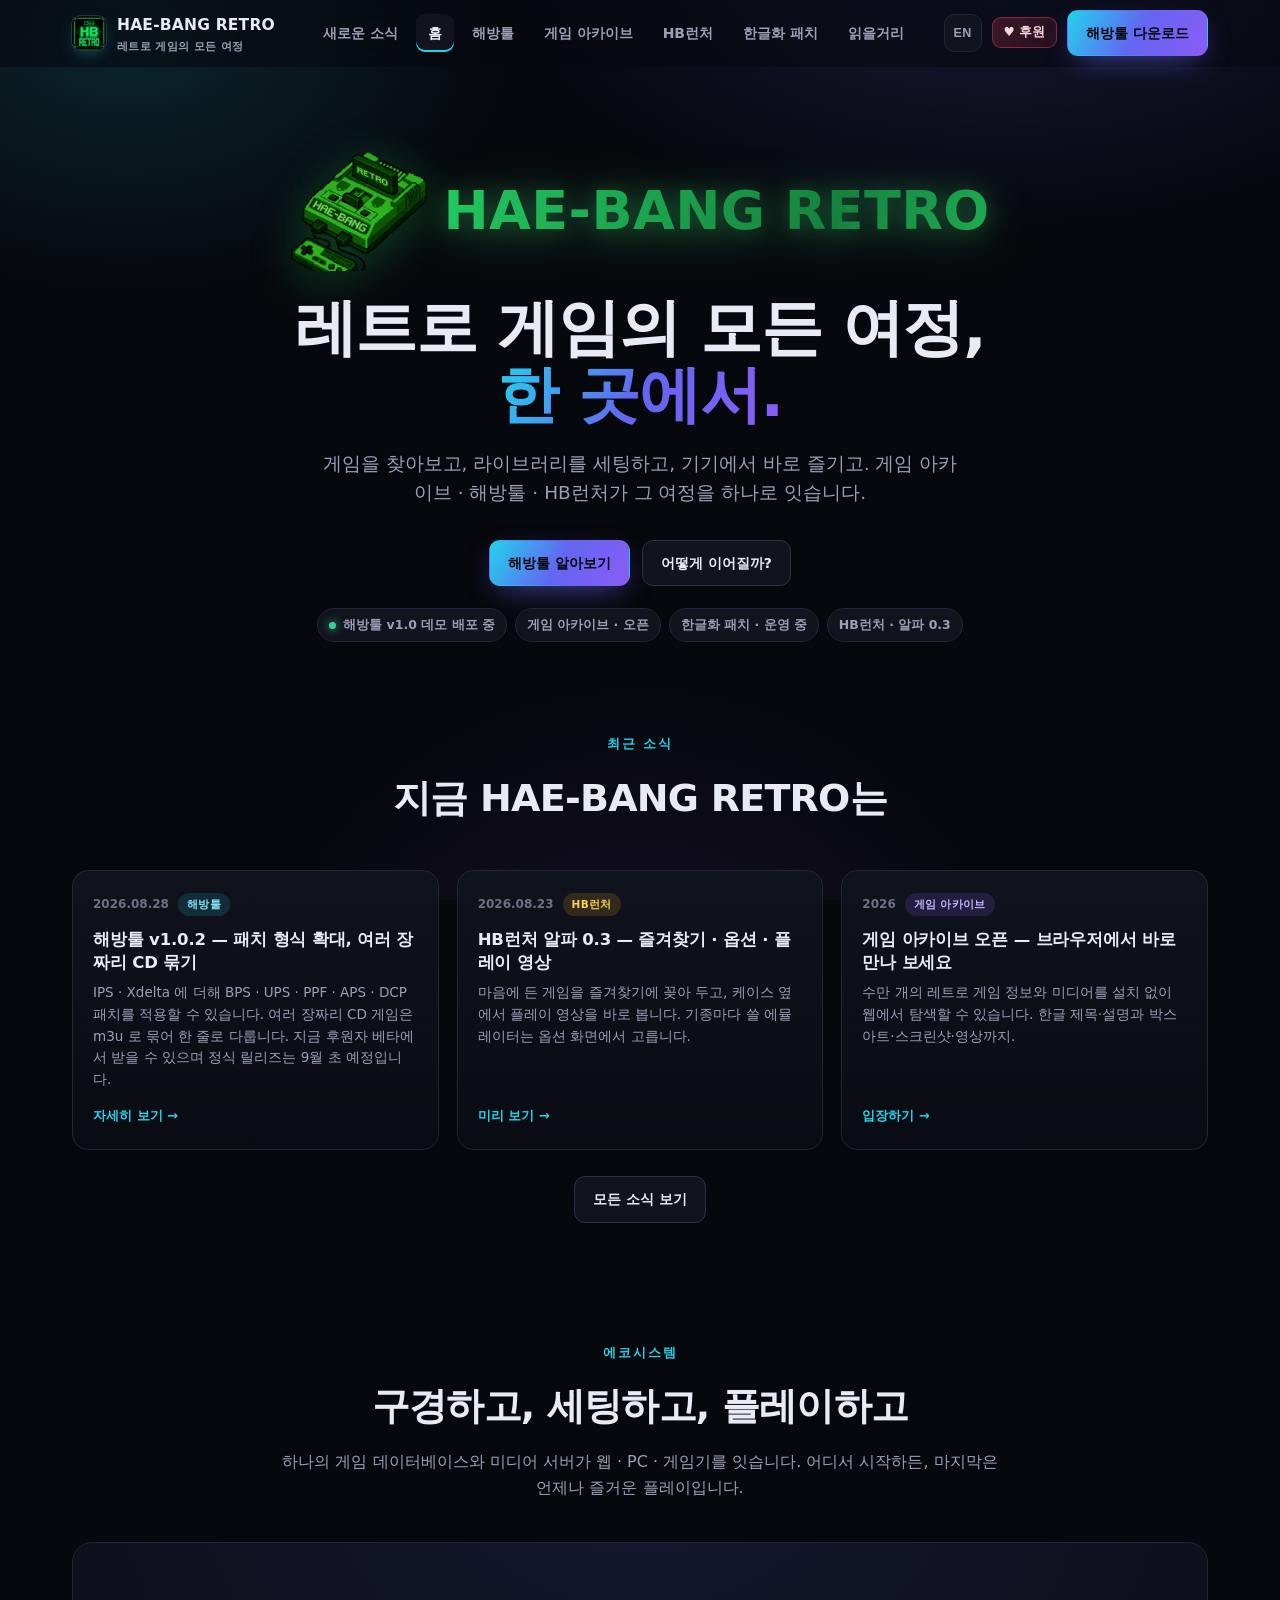
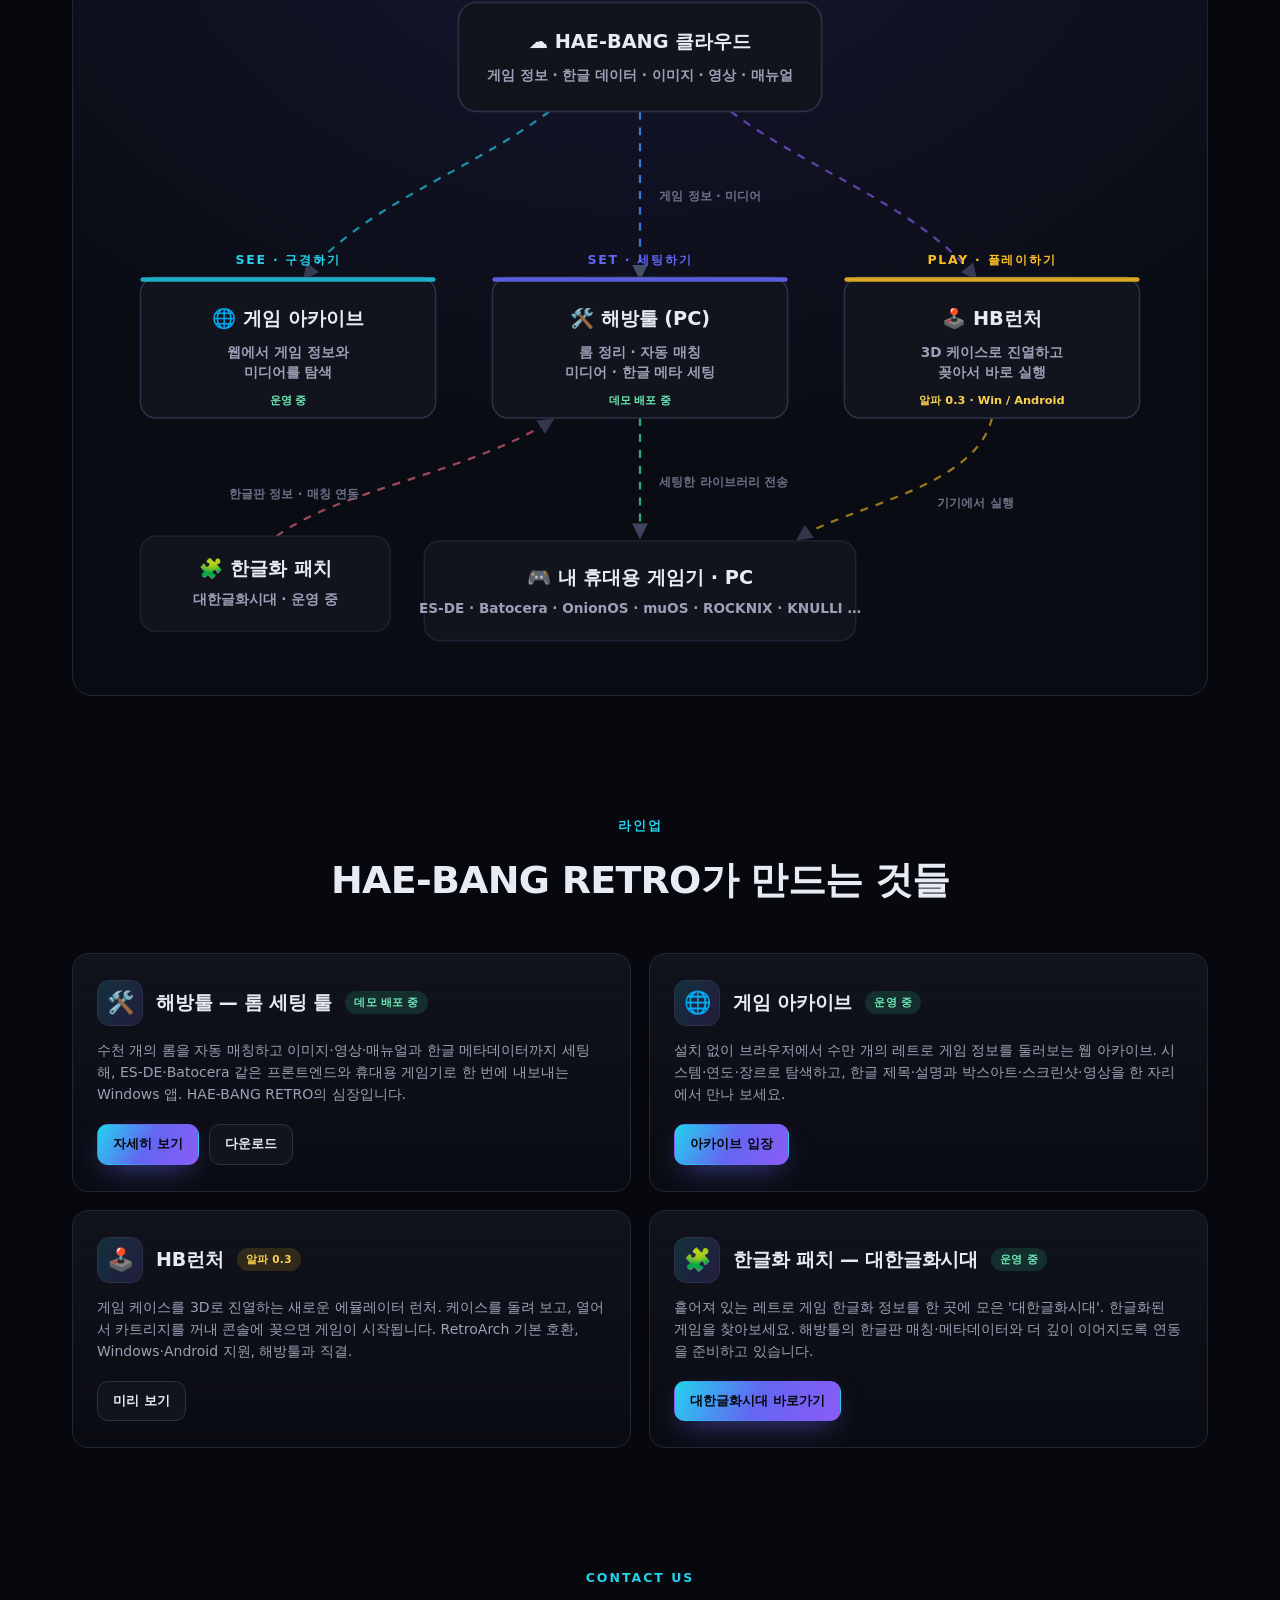
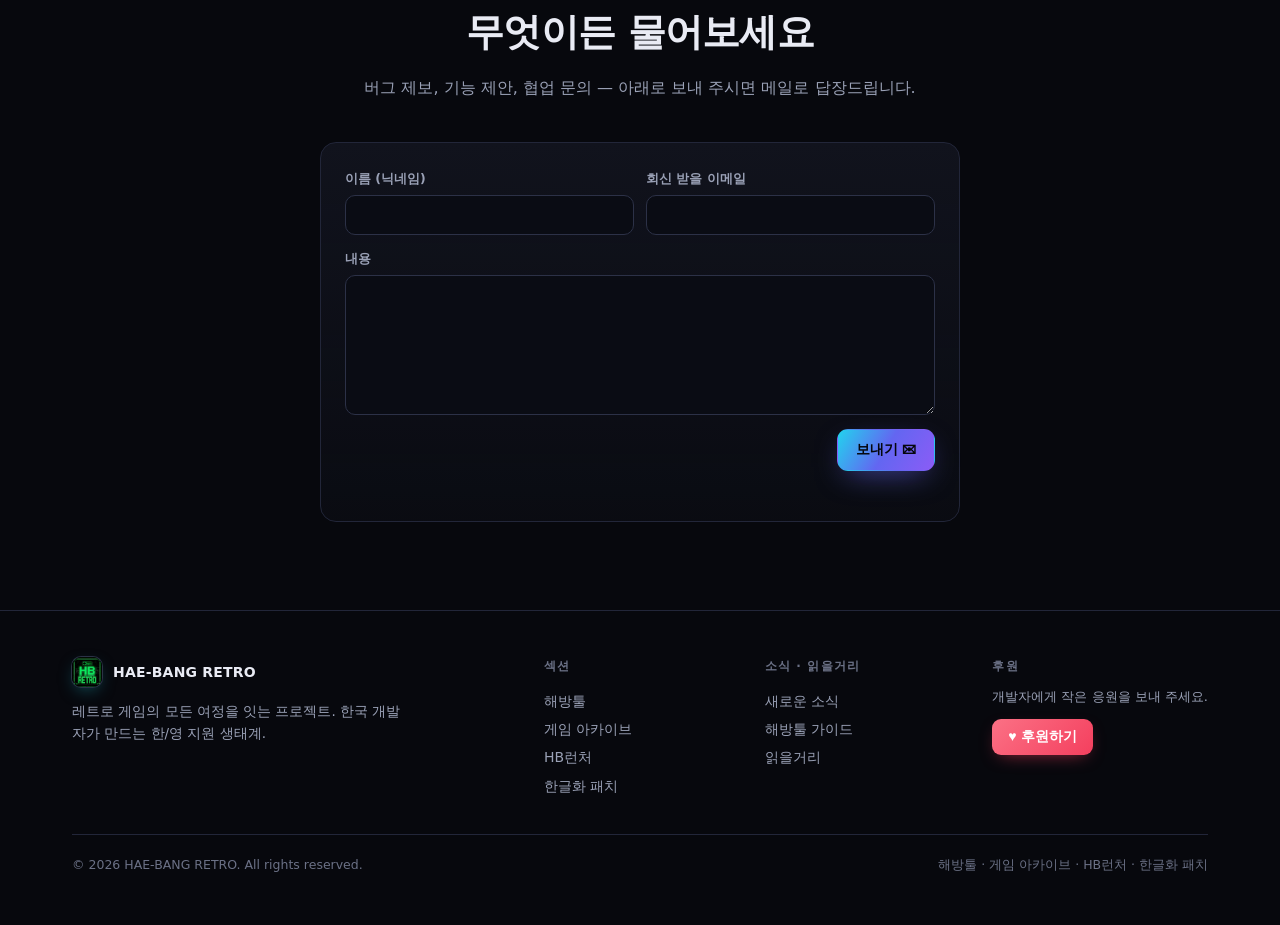
==== docs/index.html @ 2c0fbfc7 "새소식 — 해방툴 v1.0.2 (8/28) 기능 추가   BPS·UPS·PPF·APS·DCP 패치 적용. IPS·Xdelta 와 합쳐 배포되는 형식을 사실상   모두 다룬다. DC" ====
<!DOCTYPE html>
<html lang="ko">
<head>
<meta charset="UTF-8" />
<meta name="viewport" content="width=device-width, initial-scale=1.0" />
<!-- 이 저장소는 GitHub Pages 와 Cloudflare Pages 두 곳에 배포된다.
     깃허브 쪽에는 Functions(/api/*)가 없어 아카이브·패치가 동작하지 않으므로,
     그쪽으로 들어온 방문자는 같은 경로 그대로 정식 도메인으로 보낸다.
     <head> 위쪽에 두어 화면이 그려지기 전에 옮겨지게 한다. -->
<link rel="canonical" href="https://evegoodretro.com/" />
<script>
(function () {
  if (location.hostname.indexOf('github.io') < 0) return;   // 정식 도메인에서는 아무 일 없음
  var p = location.pathname.replace(/^\/ROM-Settings-HAE-BANG-Tool/, '') || '/';
  location.replace('https://evegoodretro.com' + p + location.search + location.hash);
})();
</script>
<title>HAE-BANG RETRO — 레트로 게임의 모든 여정</title>
<meta name="description" content="게임을 찾아보고, 라이브러리를 세팅하고, 기기에서 바로 즐기고. 해방툴 · 게임 아카이브 · HB런처 · 한글화 패치 — 레트로 게임 라이프를 하나로 잇는 HAE-BANG RETRO." />
<meta property="og:title" content="HAE-BANG RETRO" />
<meta property="og:description" content="레트로 게임의 모든 여정, 한 곳에서. 해방툴 · 게임 아카이브 · HB런처 · 한글화 패치." />
<meta property="og:type" content="website" />
<meta property="og:image" content="assets/hb_retro_v2.png" />
<link rel="icon" href="assets/favicon_v2.ico" />
<link rel="preconnect" href="https://cdn.jsdelivr.net" />
<link rel="stylesheet" as="style" crossorigin href="https://cdn.jsdelivr.net/gh/orioncactus/pretendard@v1.3.9/dist/web/static/pretendard.min.css" />
<style>
  :root{
    --bg:#07080d; --bg2:#0a0c14; --surface:#11131d; --surface2:#171a27;
    --border:#222639; --border2:#2c3147;
    --text:#e9ebf4; --muted:#9aa1b6; --faint:#6b7186;
    --cyan:#22d3ee; --violet:#8b5cf6; --indigo:#6366f1; --gold:#fbbf24; --emerald:#34d399; --rose:#fb7185;
    --grad:linear-gradient(120deg,#22d3ee 0%,#6366f1 50%,#8b5cf6 100%);
    --grad-soft:linear-gradient(120deg,rgba(34,211,238,.16),rgba(139,92,246,.16));
    --radius:16px; --maxw:1180px;
    --shadow:0 24px 60px -20px rgba(0,0,0,.7);
  }
  *{box-sizing:border-box}
  html{scroll-behavior:smooth}
  body{
    margin:0; background:var(--bg); color:var(--text);
    font-family:"Pretendard Variable",Pretendard,system-ui,-apple-system,"Segoe UI",Roboto,"Helvetica Neue",Arial,sans-serif;
    -webkit-font-smoothing:antialiased; line-height:1.6; overflow-x:hidden;
  }
  body::before{
    content:""; position:fixed; inset:0; z-index:-1; pointer-events:none;
    background:
      radial-gradient(900px 520px at 78% -8%, rgba(99,102,241,.20), transparent 60%),
      radial-gradient(720px 480px at 10% 4%, rgba(34,211,238,.14), transparent 55%),
      radial-gradient(700px 700px at 50% 120%, rgba(139,92,246,.12), transparent 60%);
  }
  a{color:inherit; text-decoration:none}
  .wrap{max-width:var(--maxw); margin:0 auto; padding:0 22px}
  .grad-text{background:var(--grad); -webkit-background-clip:text; background-clip:text; color:transparent}
  .muted{color:var(--muted)}
  .eyebrow{font-size:12.5px; letter-spacing:.16em; text-transform:uppercase; color:var(--cyan); font-weight:700}

  /* ---------- Header ---------- */
  header{position:sticky; top:0; z-index:50; backdrop-filter:blur(14px);
    background:rgba(8,9,15,.62); border-bottom:1px solid transparent; transition:.25s}
  header.scrolled{border-bottom-color:var(--border); background:rgba(8,9,15,.84)}
  .nav{display:flex; align-items:center; gap:18px; height:66px}
  .brand{display:flex; align-items:center; gap:11px; font-weight:800; letter-spacing:.2px}
  .brand img{width:34px; height:34px; border-radius:9px; box-shadow:0 0 0 1px var(--border2), 0 6px 18px -6px rgba(34,211,238,.5)}
  .brand .bt{font-size:15.5px}
  .brand .bs{font-size:10.5px; color:var(--muted); font-weight:600; letter-spacing:.04em}
  .nav-links{display:flex; gap:6px; margin-left:18px}
  .nav-links a{padding:8px 12px; border-radius:9px; font-size:14px; color:var(--muted); font-weight:600; transition:.18s}
  .nav-links a:hover{color:var(--text); background:var(--surface)}
  .nav-links a.active{color:var(--text); background:var(--surface); box-shadow:inset 0 -2px 0 var(--cyan)}
  .nav-right{margin-left:auto; display:flex; align-items:center; gap:10px}
  .icon-btn{display:inline-flex; align-items:center; justify-content:center; width:38px; height:38px; border-radius:10px;
    border:1px solid var(--border); color:var(--muted); background:var(--surface); transition:.18s; cursor:pointer}
  .icon-btn:hover{color:var(--text); border-color:var(--border2); transform:translateY(-1px)}
  .lang{font-size:12.5px; font-weight:800; letter-spacing:.04em}
  .btn{display:inline-flex; align-items:center; gap:8px; font-weight:700; border-radius:11px; cursor:pointer;
    padding:11px 18px; font-size:14px; border:1px solid transparent; transition:.2s; white-space:nowrap}
  .btn-primary{background:var(--grad); color:#05070d; box-shadow:0 10px 30px -10px rgba(99,102,241,.7)}
  .btn-primary:hover{transform:translateY(-2px); box-shadow:0 16px 40px -12px rgba(99,102,241,.85)}
  .btn-ghost{border-color:var(--border2); color:var(--text); background:var(--surface)}
  .btn-ghost:hover{border-color:var(--cyan); color:#fff; transform:translateY(-2px)}

  /* ---------- Hero ---------- */
  .hero{padding:84px 0 30px; text-align:center}
  .hero .eyebrow{display:inline-block; margin-bottom:16px}
  /* HAE-BANG RETRO 워드마크 — 아이콘 + 초록 그라데이션 글자에 밝은 띠가 지나가는 샤인 스윕.
     글자는 이미지가 아니라 텍스트라서 어떤 해상도에서도 선명하다(배경띠 위치만 움직인다).
     아이콘은 정사각이라 마스크 없이 border-radius 로 잘라 같은 띠를 얹는다. */
  .hero-brandmark{display:flex; align-items:center; justify-content:center; gap:17px; margin-bottom:24px;
    animation:logoIn .85s cubic-bezier(.2,.85,.25,1) both}
  /* 아이콘은 배경을 완전히 지운 누끼 PNG(실물만). 샤인 띠도 알파를 마스크로 써서
     게임기 실루엣대로만 지나간다. 글로우는 CSS 그림자로 준다. */
  .hbr-ico{position:relative; display:inline-block; flex:0 0 auto}
  .hbr-ico img{display:block; width:136px; height:auto;
    filter:drop-shadow(0 8px 22px rgba(34,197,94,.30))}
  .hbr-ico::after{content:""; position:absolute; inset:0; pointer-events:none;
    background:linear-gradient(112deg, transparent 34%, rgba(226,255,238,.5) 48%, transparent 60%);
    background-size:260% 100%; background-position:135% 0;
    -webkit-mask:url(assets/hb_retro_v2.png) no-repeat center/contain;
    mask:url(assets/hb_retro_v2.png) no-repeat center/contain;
    animation:hbrShine 5.5s ease-in-out 1.2s infinite}
  .hbr-word{font-size:clamp(32px,4.8vw,54px); font-weight:900; letter-spacing:.4px; line-height:1; white-space:nowrap;
    background:linear-gradient(110deg,#15803d 0%,#22c55e 20%,#4ade80 33%,#dcffe9 45%,#4ade80 57%,#22c55e 70%,#15803d 100%);
    background-size:240% 100%; background-position:120% 0;
    -webkit-background-clip:text; background-clip:text; color:transparent;
    filter:drop-shadow(0 6px 24px rgba(34,197,94,.38)) drop-shadow(0 2px 10px rgba(74,222,128,.25));
    animation:hbrShine 5.5s ease-in-out 1.2s infinite}
  @keyframes hbrShine{0%,52%{background-position:120% 0} 82%,100%{background-position:-60% 0}}
  @keyframes logoIn{from{opacity:0; transform:translateY(14px) scale(.97)} to{opacity:1; transform:none}}
  @media (max-width:560px){
    .hero-brandmark{gap:11px}
    .hbr-ico img{width:92px}
    .hbr-word{font-size:clamp(24px,7.6vw,32px)}
  }
  h1.hero-title{font-size:clamp(36px,5.6vw,62px); line-height:1.08; letter-spacing:-.02em; font-weight:800; margin:0 auto 20px; max-width:820px}
  .hero-tag{font-size:clamp(15.5px,2vw,18.5px); color:var(--muted); max-width:640px; margin:0 auto 32px}
  .hero-cta{display:flex; gap:12px; flex-wrap:wrap; align-items:center; justify-content:center}
  .hero-badges{display:flex; gap:8px; flex-wrap:wrap; justify-content:center; margin-top:22px}
  .badge{display:inline-flex; align-items:center; gap:7px; font-size:12.5px; font-weight:700; color:var(--muted);
    border:1px solid var(--border); background:var(--surface); padding:6px 11px; border-radius:999px}
  .badge .dot{width:7px; height:7px; border-radius:50%; background:var(--emerald); box-shadow:0 0 10px var(--emerald)}

  /* ---------- Sections ---------- */
  section{padding:58px 0}
  .sec-head{text-align:center; max-width:720px; margin:0 auto 42px}
  .sec-head h2{font-size:clamp(26px,3.6vw,38px); font-weight:800; letter-spacing:-.02em; margin:12px 0 12px}
  .sec-head p{color:var(--muted); font-size:16px; margin:0}

  /* ---------- 최근 소식 ---------- */
  .news-grid{display:grid; grid-template-columns:repeat(3,1fr); gap:18px}
  .ncard{display:flex; flex-direction:column; border:1px solid var(--border); border-radius:var(--radius);
    padding:22px 20px; background:linear-gradient(180deg,var(--surface),rgba(13,15,23,.55)); transition:.22s}
  .ncard:hover{transform:translateY(-4px); border-color:var(--border2); box-shadow:0 22px 50px -22px rgba(0,0,0,.8)}
  .n-top{display:flex; align-items:center; gap:9px; margin-bottom:12px}
  .n-date{font-size:12px; color:var(--faint); font-weight:700; font-variant-numeric:tabular-nums}
  .n-tag{font-size:10.5px; font-weight:800; padding:3px 9px; border-radius:999px; letter-spacing:.03em}
  .n-tag.tool{background:rgba(34,211,238,.14); color:#7fe3f5}
  .n-tag.launcher{background:rgba(251,191,36,.14); color:#fcd34d}
  .n-tag.site{background:rgba(139,92,246,.16); color:#c4b5fd}
  .ncard h3{margin:0 0 8px; font-size:16.5px; font-weight:800; letter-spacing:-.01em; line-height:1.4}
  .ncard p{margin:0 0 16px; color:var(--muted); font-size:13.5px; flex:1}
  .n-more{font-size:13px; font-weight:800; color:var(--cyan)}
  .news-foot{text-align:center; margin-top:26px}

  /* ---------- 에코시스템 다이어그램 ---------- */
  .eco-wrap{border:1px solid var(--border); border-radius:20px; padding:30px 22px 18px;
    background:radial-gradient(120% 130% at 50% -10%, rgba(99,102,241,.13), transparent 60%), var(--bg2);
    overflow:hidden}
  .eco-svg{display:block; width:100%; height:auto}
  .eco-svg text{font-family:"Pretendard Variable",Pretendard,system-ui,sans-serif}
  .eco-svg .flow{fill:none; stroke-width:2; stroke-dasharray:7 7; animation:ecoDash 1.15s linear infinite}
  @keyframes ecoDash{to{stroke-dashoffset:-14}}
  .eco-svg .node-box{fill:#11131d; stroke:#2c3147; stroke-width:1.4}
  .eco-svg .node-title{fill:#e9ebf4; font-size:17px; font-weight:800}
  .eco-svg .node-sub{fill:#9aa1b6; font-size:12px; font-weight:600}
  .eco-svg .node-role{font-size:11px; font-weight:800; letter-spacing:.14em}
  .eco-svg .edge-label{fill:#6b7186; font-size:11px; font-weight:700}
  .eco-svg .chip{font-size:10px; font-weight:800}
  /* 모바일 전용 세로 도식 — 데스크톱과 같은 시각 언어, 좁은 화면용 레이아웃 */
  .eco-svg-m{display:none; max-width:430px; margin:0 auto}
  .eco-svg-m .node-title{font-size:15px}
  .eco-svg-m .node-sub{font-size:11px}
  .eco-svg-m .edge-label{font-size:10px}
  .eco-svg-m .chip{font-size:9.5px}

  /* ---------- 라인업 카드 ---------- */
  .lineup{display:grid; grid-template-columns:1fr 1fr; gap:18px}
  .prod{position:relative; display:flex; flex-direction:column; border:1px solid var(--border); border-radius:var(--radius);
    padding:26px 24px; background:linear-gradient(180deg,var(--surface),rgba(13,15,23,.55)); transition:.22s; overflow:hidden}
  /* ⚠️ pointer-events:none 필수 — 이 오버레이가 카드 전체를 덮어 버튼 클릭을 가로챈다(투명해도) */
  .prod::after{content:""; position:absolute; inset:0; border-radius:inherit; padding:1px; background:var(--grad);
    -webkit-mask:linear-gradient(#000 0 0) content-box,linear-gradient(#000 0 0); -webkit-mask-composite:xor;
    mask:linear-gradient(#000 0 0) content-box,linear-gradient(#000 0 0); mask-composite:exclude;
    opacity:0; transition:.22s; pointer-events:none}
  .prod:hover{transform:translateY(-4px); border-color:transparent}
  .prod:hover::after{opacity:.7}
  .p-head{display:flex; align-items:center; gap:13px; margin-bottom:13px}
  .p-ico{width:46px; height:46px; border-radius:12px; display:grid; place-items:center;
    background:var(--grad-soft); border:1px solid var(--border2); font-size:22px; flex:0 0 auto}
  .p-head h3{margin:0; font-size:19px; font-weight:800; letter-spacing:-.01em}
  .p-status{font-size:10.5px; font-weight:800; padding:3px 9px; border-radius:999px; letter-spacing:.03em; white-space:nowrap}
  .st-live{background:rgba(52,211,153,.15); color:#6ee7b7}
  .st-dev{background:rgba(251,191,36,.14); color:#fcd34d}
  .st-soon{background:rgba(148,163,184,.15); color:#cbd5e1}
  .prod p{margin:0 0 18px; color:var(--muted); font-size:14px; flex:1}
  .p-links{display:flex; gap:10px; flex-wrap:wrap}
  .p-links .btn{padding:9px 15px; font-size:13px}

  /* ---------- Contact Us ---------- */
  .contact-card{max-width:640px; margin:0 auto; position:relative; border:1px solid var(--border); border-radius:var(--radius);
    padding:26px 24px 22px; background:linear-gradient(180deg,var(--surface),rgba(13,15,23,.55))}
  .c-row{display:grid; grid-template-columns:1fr 1fr; gap:12px}
  .c-field{display:flex; flex-direction:column; gap:6px; margin-bottom:14px}
  .c-field label{font-size:12.5px; font-weight:700; color:var(--muted)}
  .c-in{font-family:inherit; font-size:14px; color:var(--text); background:var(--bg2);
    border:1px solid var(--border2); border-radius:10px; padding:11px 13px; outline:none; transition:.18s}
  .c-in:focus{border-color:var(--cyan); box-shadow:0 0 0 3px rgba(34,211,238,.14)}
  textarea.c-in{min-height:140px; resize:vertical}
  /* 허니팟 — 사람에게는 보이지 않는 봇 미끼 필드 */
  .hp{position:absolute; left:-9999px; top:-9999px; width:1px; height:1px; opacity:0; pointer-events:none}
  .c-foot{display:flex; align-items:center; justify-content:space-between; gap:14px; flex-wrap:wrap; margin-top:6px}
  .c-status{font-size:13px; min-height:18px; margin:10px 0 0}
  .c-status.ok{color:var(--emerald)}
  .c-status.err{color:var(--rose)}
  @media (max-width:560px){ .c-row{grid-template-columns:1fr} }

  /* ---------- footer ---------- */
  footer{border-top:1px solid var(--border); padding:46px 0 50px; margin-top:30px}
  .foot{display:flex; justify-content:space-between; gap:28px; flex-wrap:wrap}
  .foot .brand .bt{font-size:14px}
  .foot-col h5{margin:0 0 10px; font-size:12px; letter-spacing:.1em; text-transform:uppercase; color:var(--faint)}
  .foot-col a{display:block; color:var(--muted); font-size:14px; padding:3px 0; transition:.15s}
  .foot-col a:hover{color:var(--text)}
  .foot-bottom{margin-top:34px; padding-top:20px; border-top:1px solid var(--border); display:flex; justify-content:space-between;
    gap:14px; flex-wrap:wrap; color:var(--faint); font-size:12.5px}
  .donate-btn{display:inline-flex; align-items:center; gap:6px; font-size:14px; font-weight:600; color:#fff;
    background:linear-gradient(135deg, var(--rose), #f43f5e); border:none; border-radius:9px; padding:9px 16px;
    cursor:pointer; transition:.18s; box-shadow:0 6px 18px -8px rgba(244,63,94,.7)}
  .donate-btn:hover{transform:translateY(-1px); box-shadow:0 10px 24px -8px rgba(244,63,94,.9)}
  .dm{position:fixed; inset:0; z-index:110; display:flex; align-items:center; justify-content:center; padding:24px;
    background:rgba(4,5,9,.82); backdrop-filter:blur(9px); -webkit-backdrop-filter:blur(9px);
    opacity:0; pointer-events:none; transition:opacity .25s ease}
  .dm.open{opacity:1; pointer-events:auto}
  .dm-card{width:460px; max-width:94vw; background:var(--surface); border:1px solid var(--border2); border-radius:16px;
    padding:24px 24px 22px; box-shadow:0 40px 120px -30px rgba(0,0,0,.9);
    transform:translateY(10px) scale(.98); transition:transform .25s cubic-bezier(.2,.85,.25,1)}
  .dm.open .dm-card{transform:none}
  .dm-head{display:flex; align-items:center; justify-content:space-between; margin-bottom:12px}
  .dm-head h3{margin:0; font-size:18px; font-weight:700; color:var(--text)}
  .dm-x{background:none; border:none; color:var(--faint); font-size:26px; line-height:1; cursor:pointer; transition:.15s}
  .dm-x:hover{color:var(--text)}
  .dm-desc{font-size:13.5px; line-height:1.6; color:var(--muted); margin:0 0 18px}
  .dm-qr{display:flex; gap:14px; justify-content:center; margin:4px 0 2px}
  .dm-qr figure{margin:0; display:flex; flex-direction:column; align-items:center; gap:8px}
  .dm-qr img{width:100%; max-width:186px; height:auto; max-height:262px; object-fit:contain;
    background:#fff; border-radius:11px; padding:8px; border:1px solid var(--border2)}
  .dm-qr figcaption{font-size:12.5px; font-weight:700; color:var(--muted)}
  .dm-scan{font-size:12px; color:var(--faint); text-align:center; margin:14px 0 2px}
  .dm-note{font-size:12.5px; line-height:1.55; color:var(--muted); margin:18px 0 6px; text-align:center}
  .dm-mail{display:block; text-align:center; font-size:14px; font-weight:600; color:var(--cyan); user-select:all}
  .dm-mail:hover{text-decoration:underline}

  /* reveal */
  .reveal{opacity:0; transform:translateY(22px); transition:opacity .6s ease, transform .6s ease}
  .reveal.in{opacity:1; transform:none}

  @media (max-width:920px){
    .news-grid{grid-template-columns:1fr}
    .lineup{grid-template-columns:1fr}
  }
  @media (max-width:760px){
    .eco-svg-d{display:none}
    .eco-svg-m{display:block}
  }
  /* 모바일 메뉴 — 좁은 화면에서 상단 메뉴가 숨겨지므로 햄버거로 같은 항목을 낸다 */
  .menu-btn{display:none; align-items:center; justify-content:center; padding:0;
    width:38px; height:38px; border-radius:10px; border:1px solid var(--border2);
    background:var(--surface); color:var(--text); font-size:17px; line-height:1;
    cursor:pointer; font-family:inherit; transition:.18s}
  .menu-btn:hover{border-color:var(--cyan)}
  .mnav{display:none; position:absolute; top:100%; left:0; right:0;
    background:rgba(8,9,15,.98); backdrop-filter:blur(14px);
    border-bottom:1px solid var(--border); max-height:0; overflow:hidden;
    transition:max-height .28s ease}
  .mnav.on{max-height:78vh; overflow:auto}
  .mnav .in{padding:8px 22px 16px; display:flex; flex-direction:column; gap:2px}
  .mnav a{display:block; padding:12px; border-radius:10px; font-size:15px;
    font-weight:600; color:var(--muted)}
  .mnav a:hover,.mnav a.on,.mnav a.active{color:var(--text); background:var(--surface)}
  /* 상단 메뉴가 8개가 되어 접히는 지점을 1040px 로 올린다(모든 페이지 공통).
     기존 미디어쿼리에는 다른 규칙이 섞여 있어 값을 바꾸지 않고 여기서 덧쓴다. */
  @media (max-width:1160px) and (min-width:941px){
    /* 태블릿 — 메뉴를 좁혀 상단에 그대로 둔다. 가로 태블릿은 전부 들어간다.
       (실측: 이 값이면 항목이 가장 많은 홈이 838px 부터 들어간다) */
    .nav-links{gap:1px; margin-left:8px}
    .nav-links a{padding:8px 6px; font-size:12.5px}
  }
  /* 860px 이하 — 메뉴를 접고 햄버거로 바꾼다.
     ⚠️ 숨김·버튼·메뉴판을 반드시 한 곳에서 함께 켠다. 예전엔 버튼만 1040px 에서
     켜고 메뉴판은 더 좁은 폭에서 켜서, 그 사이 구간(태블릿)에서는 버튼이 보이는데
     눌러도 아무것도 안 열렸다. */
  @media (max-width:940px){
    .nav-links{display:none}
    .menu-btn{display:inline-flex}
    .mnav{display:block}
  }
</style>
</head>
<body>

<header id="hdr">
  <div class="wrap nav">
    <a class="brand" href="index.html">
      <img src="assets/icon_v2.png" alt="HAE-BANG RETRO logo" />
      <span>
        <span class="bt">HAE-BANG RETRO</span>
        <div class="bs" data-ko="레트로 게임의 모든 여정" data-en="Everything retro gaming">레트로 게임의 모든 여정</div>
      </span>
    </a>
    <nav class="nav-links">
      <a href="news.html" data-ko="새로운 소식" data-en="News">새로운 소식</a>
      <a href="index.html" class="active" data-ko="홈" data-en="Home">홈</a>
      <a href="haebang.html" data-ko="해방툴" data-en="Rom Tool">해방툴</a>
      <a href="https://evegoodretro.com/games/" data-ko="게임 아카이브" data-en="Game Archive">게임 아카이브</a>
      <a href="launcher.html" data-ko="HB런처" data-en="HB Launcher">HB런처</a>
      <a href="https://evegoodretro.com/patches/" data-ko="한글화 패치" data-en="KR Patches">한글화 패치</a>
      <a href="story.html" data-ko="읽을거리" data-en="Read">읽을거리</a>
    </nav>
    <div class="nav-right">
      <button class="icon-btn lang" id="langBtn" title="Language" aria-label="Language">EN</button>
      <a class="btn btn-primary hide-s" href="haebang.html#download" data-ko="해방툴 다운로드" data-en="Get the Tool">해방툴 다운로드</a>
    </div>
      <button class="menu-btn" id="menuBtn" aria-label="메뉴" aria-expanded="false">☰</button>
    </div>
  </div>
  <div class="mnav" id="mnav"><div class="in"></div></div>
</header>

<main id="top">

  <!-- HERO -->
  <section class="hero">
    <div class="wrap">
      <div class="hero-brandmark">
        <span class="hbr-ico"><img src="assets/hb_retro_v2.png" alt="HAE-BANG RETRO" /></span>
        <span class="hbr-word">HAE-BANG RETRO</span>
      </div>
      <h1 class="hero-title">
        <span data-ko="레트로 게임의 모든 여정," data-en="Your whole retro journey,">레트로 게임의 모든 여정,</span><br />
        <span class="grad-text" data-ko="한 곳에서." data-en="in one place.">한 곳에서.</span>
      </h1>
      <p class="hero-tag"
         data-ko="게임을 찾아보고, 라이브러리를 세팅하고, 기기에서 바로 즐기고. 게임 아카이브 · 해방툴 · HB런처가 그 여정을 하나로 잇습니다."
         data-en="Browse games, set up your library, and play on your device. Game Archive, the Rom Tool and HB Launcher connect the whole journey.">게임을 찾아보고, 라이브러리를 세팅하고, 기기에서 바로 즐기고. 게임 아카이브 · 해방툴 · HB런처가 그 여정을 하나로 잇습니다.</p>
      <div class="hero-cta">
        <a class="btn btn-primary" href="haebang.html" data-ko="해방툴 알아보기" data-en="Explore the Rom Tool">해방툴 알아보기</a>
        <a class="btn btn-ghost" href="#ecosystem" data-ko="어떻게 이어질까?" data-en="How it connects">어떻게 이어질까?</a>
      </div>
      <div class="hero-badges">
        <span class="badge"><span class="dot"></span><span data-ko="해방툴 v1.0 데모 배포 중" data-en="Rom Tool v1.0 demo out now">해방툴 v1.0 데모 배포 중</span></span>
        <span class="badge" data-ko="게임 아카이브 · 오픈" data-en="Game Archive · open now">게임 아카이브 · 오픈</span>
        <span class="badge" data-ko="한글화 패치 · 운영 중" data-en="KR Patches · open now">한글화 패치 · 운영 중</span>
        <span class="badge" data-ko="HB런처 · 알파 0.3" data-en="HB Launcher · alpha 0.3">HB런처 · 알파 0.3</span>
      </div>
    </div>
  </section>

  <!-- 최근 소식 -->
  <section id="news">
    <div class="wrap">
      <div class="sec-head reveal">
        <span class="eyebrow" data-ko="최근 소식" data-en="Latest news">최근 소식</span>
        <h2 data-ko="지금 HAE-BANG RETRO는" data-en="What's happening">지금 HAE-BANG RETRO는</h2>
      </div>
      <div class="news-grid">
        <a class="ncard reveal" href="news.html">
          <div class="n-top"><span class="n-date">2026.08.28</span><span class="n-tag tool" data-ko="해방툴" data-en="Rom Tool">해방툴</span></div>
          <h3 data-ko="해방툴 v1.0.2 — 패치 형식 확대, 여러 장짜리 CD 묶기" data-en="Rom Tool v1.0.2 — more patch formats, multi-disc merging">해방툴 v1.0.2 — 패치 형식 확대, 여러 장짜리 CD 묶기</h3>
          <p data-ko="IPS · Xdelta 에 더해 BPS · UPS · PPF · APS · DCP 패치를 적용할 수 있습니다. 여러 장짜리 CD 게임은 m3u 로 묶어 한 줄로 다룹니다. 지금 후원자 베타에서 받을 수 있으며 정식 릴리즈는 9월 초 예정입니다." data-en="On top of IPS and Xdelta, BPS, UPS, PPF, APS and DCP patches can now be applied, and multi-disc CD games can be merged into a single m3u entry. Available now in the sponsor beta; full release is planned for early September.">IPS · Xdelta 에 더해 BPS · UPS · PPF · APS · DCP 패치를 적용할 수 있습니다. 여러 장짜리 CD 게임은 m3u 로 묶어 한 줄로 다룹니다. 지금 후원자 베타에서 받을 수 있으며 정식 릴리즈는 9월 초 예정입니다.</p>
          <span class="n-more" data-ko="자세히 보기 →" data-en="Read more →">자세히 보기 →</span>
        </a>
        <a class="ncard reveal" href="launcher.html">
          <div class="n-top"><span class="n-date">2026.08.23</span><span class="n-tag launcher" data-ko="HB런처" data-en="HB Launcher">HB런처</span></div>
          <h3 data-ko="HB런처 알파 0.3 — 즐겨찾기 · 옵션 · 플레이 영상" data-en="HB Launcher alpha 0.3 — My Picks, options and video">HB런처 알파 0.3 — 즐겨찾기 · 옵션 · 플레이 영상</h3>
          <p data-ko="마음에 든 게임을 즐겨찾기에 꽂아 두고, 케이스 옆에서 플레이 영상을 바로 봅니다. 기종마다 쓸 에뮬레이터는 옵션 화면에서 고릅니다." data-en="Pin favourites to My Picks, play the gameplay video right beside the case, and choose each system's emulator from the new options screen.">마음에 든 게임을 즐겨찾기에 꽂아 두고, 케이스 옆에서 플레이 영상을 바로 봅니다. 기종마다 쓸 에뮬레이터는 옵션 화면에서 고릅니다.</p>
          <span class="n-more" data-ko="미리 보기 →" data-en="Preview →">미리 보기 →</span>
        </a>
        <a class="ncard reveal" href="https://evegoodretro.com/games/">
          <div class="n-top"><span class="n-date">2026</span><span class="n-tag site" data-ko="게임 아카이브" data-en="Game Archive">게임 아카이브</span></div>
          <h3 data-ko="게임 아카이브 오픈 — 브라우저에서 바로 만나 보세요" data-en="Game Archive is open — browse it right now">게임 아카이브 오픈 — 브라우저에서 바로 만나 보세요</h3>
          <p data-ko="수만 개의 레트로 게임 정보와 미디어를 설치 없이 웹에서 탐색할 수 있습니다. 한글 제목·설명과 박스아트·스크린샷·영상까지." data-en="Tens of thousands of retro games — Korean titles, descriptions, box art, screenshots and video — browsable on the web, no install.">수만 개의 레트로 게임 정보와 미디어를 설치 없이 웹에서 탐색할 수 있습니다. 한글 제목·설명과 박스아트·스크린샷·영상까지.</p>
          <span class="n-more" data-ko="입장하기 →" data-en="Enter →">입장하기 →</span>
        </a>
      </div>
      <div class="news-foot reveal">
        <a class="btn btn-ghost" href="news.html" data-ko="모든 소식 보기" data-en="All news">모든 소식 보기</a>
      </div>
    </div>
  </section>

  <!-- 에코시스템 -->
  <section id="ecosystem">
    <div class="wrap">
      <div class="sec-head reveal">
        <span class="eyebrow" data-ko="에코시스템" data-en="Ecosystem">에코시스템</span>
        <h2 data-ko="구경하고, 세팅하고, 플레이하고" data-en="Browse, set up, play">구경하고, 세팅하고, 플레이하고</h2>
        <p data-ko="하나의 게임 데이터베이스와 미디어 서버가 웹 · PC · 게임기를 잇습니다. 어디서 시작하든, 마지막은 언제나 즐거운 플레이입니다."
           data-en="One game database and media server connects the web, your PC and your handheld. Wherever you start, it ends in play.">하나의 게임 데이터베이스와 미디어 서버가 웹 · PC · 게임기를 잇습니다. 어디서 시작하든, 마지막은 언제나 즐거운 플레이입니다.</p>
      </div>

      <div class="eco-wrap reveal">
        <!-- 데스크톱: SVG 다이어그램 -->
        <svg class="eco-svg eco-svg-d" viewBox="0 0 960 620" role="img" aria-label="HAE-BANG RETRO ecosystem diagram">
          <defs>
            <marker id="arw" viewBox="0 0 10 10" refX="8" refY="5" markerWidth="7" markerHeight="7" orient="auto-start-reverse">
              <path d="M0,0 L10,5 L0,10 z" fill="#4c5470"/>
            </marker>
            <linearGradient id="cloudLine" x1="0" y1="0" x2="1" y2="0">
              <stop offset="0" stop-color="#22d3ee"/><stop offset="1" stop-color="#8b5cf6"/>
            </linearGradient>
          </defs>

          <!-- 연결선 (노드 아래 레이어) -->
          <path class="flow" d="M400,122 C330,175 235,205 185,268" stroke="#22d3ee" opacity=".65" marker-end="url(#arw)"/>
          <!-- ⚠️ 수직 직선에는 그라디언트 stroke 금지 — 바운딩박스 폭이 0이라 SVG 규격상 아예 그려지지 않는다 -->
          <path class="flow" d="M480,122 L480,268" stroke="#3b82f6" opacity=".9" marker-end="url(#arw)"/>
          <path class="flow" d="M560,122 C630,175 725,205 775,268" stroke="#8b5cf6" opacity=".65" marker-end="url(#arw)"/>
          <path class="flow" d="M480,392 L480,496" stroke="#34d399" opacity=".8" marker-end="url(#arw)"/>
          <path class="flow" d="M790,392 C775,455 660,470 620,498" stroke="#fbbf24" opacity=".6" marker-end="url(#arw)"/>
          <path class="flow" d="M160,496 C 215,455 330,440 402,394" stroke="#fb7185" opacity=".6" marker-end="url(#arw)"/>

          <!-- 연결선 라벨 -->
          <text class="edge-label" x="497" y="200" data-ko="게임 정보 · 미디어" data-en="Game data · media">게임 정보 · 미디어</text>
          <text class="edge-label" x="497" y="452" data-ko="세팅한 라이브러리 전송" data-en="Send your set-up library">세팅한 라이브러리 전송</text>
          <text class="edge-label" x="742" y="470" data-ko="기기에서 실행" data-en="Runs on device">기기에서 실행</text>
          <text class="edge-label" x="118" y="462" data-ko="한글판 정보 · 매칭 연동" data-en="KR-patch info · matching">한글판 정보 · 매칭 연동</text>

          <!-- ☁ 클라우드 -->
          <g>
            <rect class="node-box" x="320" y="26" width="320" height="96" rx="16" stroke="url(#cloudLine)"/>
            <text class="node-title" x="480" y="66" text-anchor="middle" data-ko="☁️  HAE-BANG 클라우드" data-en="☁️  HAE-BANG Cloud">☁️  HAE-BANG 클라우드</text>
            <text class="node-sub" x="480" y="94" text-anchor="middle" data-ko="게임 정보 · 한글 데이터 · 이미지 · 영상 · 매뉴얼" data-en="Game data · Korean text · art · video · manuals">게임 정보 · 한글 데이터 · 이미지 · 영상 · 매뉴얼</text>
          </g>

          <!-- 🌐 게임 아카이브 -->
          <g>
            <text class="node-role" x="170" y="256" text-anchor="middle" fill="#22d3ee">SEE · <tspan data-ko="구경하기" data-en="BROWSE">구경하기</tspan></text>
            <rect class="node-box" x="40" y="268" width="260" height="124" rx="14"/>
            <rect x="40" y="268" width="260" height="4" rx="2" fill="#22d3ee" opacity=".8"/>
            <text class="node-title" x="170" y="310" text-anchor="middle" data-ko="🌐 게임 아카이브" data-en="🌐 Game Archive">🌐 게임 아카이브</text>
            <text class="node-sub" x="170" y="338" text-anchor="middle" data-ko="웹에서 게임 정보와" data-en="Explore games and media">웹에서 게임 정보와</text>
            <text class="node-sub" x="170" y="356" text-anchor="middle" data-ko="미디어를 탐색" data-en="right in your browser">미디어를 탐색</text>
            <text class="chip" x="170" y="380" text-anchor="middle" fill="#6ee7b7" data-ko="운영 중" data-en="Open now">운영 중</text>
          </g>

          <!-- 🛠 해방툴 -->
          <g>
            <text class="node-role" x="480" y="256" text-anchor="middle" fill="#6366f1">SET · <tspan data-ko="세팅하기" data-en="SET UP">세팅하기</tspan></text>
            <rect class="node-box" x="350" y="268" width="260" height="124" rx="14"/>
            <rect x="350" y="268" width="260" height="4" rx="2" fill="#6366f1" opacity=".9"/>
            <text class="node-title" x="480" y="310" text-anchor="middle" data-ko="🛠️ 해방툴 (PC)" data-en="🛠️ Rom Tool (PC)">🛠️ 해방툴 (PC)</text>
            <text class="node-sub" x="480" y="338" text-anchor="middle" data-ko="롬 정리 · 자동 매칭" data-en="Organize ROMs · auto-match">롬 정리 · 자동 매칭</text>
            <text class="node-sub" x="480" y="356" text-anchor="middle" data-ko="미디어 · 한글 메타 세팅" data-en="media &amp; Korean metadata">미디어 · 한글 메타 세팅</text>
            <text class="chip" x="480" y="380" text-anchor="middle" fill="#6ee7b7" data-ko="데모 배포 중" data-en="Demo out now">데모 배포 중</text>
          </g>

          <!-- 🕹 HB런처 -->
          <g>
            <text class="node-role" x="790" y="256" text-anchor="middle" fill="#fbbf24">PLAY · <tspan data-ko="플레이하기" data-en="PLAY">플레이하기</tspan></text>
            <rect class="node-box" x="660" y="268" width="260" height="124" rx="14"/>
            <rect x="660" y="268" width="260" height="4" rx="2" fill="#fbbf24" opacity=".85"/>
            <text class="node-title" x="790" y="310" text-anchor="middle" data-ko="🕹️ HB런처" data-en="🕹️ HB Launcher">🕹️ HB런처</text>
            <text class="node-sub" x="790" y="338" text-anchor="middle" data-ko="3D 케이스로 진열하고" data-en="Shelve games as 3D cases,">3D 케이스로 진열하고</text>
            <text class="node-sub" x="790" y="356" text-anchor="middle" data-ko="꽂아서 바로 실행" data-en="slot one in and play">꽂아서 바로 실행</text>
            <text class="chip" x="790" y="380" text-anchor="middle" fill="#fcd34d" data-ko="알파 0.3 · Win / Android" data-en="Alpha 0.3 · Win / Android">알파 0.3 · Win / Android</text>
          </g>

          <!-- 🎮 게임기 -->
          <g>
            <rect class="node-box" x="290" y="500" width="380" height="88" rx="14" stroke="#34d399" stroke-opacity=".55"/>
            <text class="node-title" x="480" y="538" text-anchor="middle" data-ko="🎮 내 휴대용 게임기 · PC" data-en="🎮 Your handheld · PC">🎮 내 휴대용 게임기 · PC</text>
            <text class="node-sub" x="480" y="564" text-anchor="middle">ES-DE · Batocera · OnionOS · muOS · ROCKNIX · KNULLI …</text>
          </g>

          <!-- 🧩 한글화 패치 -->
          <g>
            <rect class="node-box" x="40" y="496" width="220" height="84" rx="14" stroke="#fb7185" stroke-opacity=".5"/>
            <text class="node-title" x="150" y="530" text-anchor="middle" data-ko="🧩 한글화 패치" data-en="🧩 Korean Patches">🧩 한글화 패치</text>
            <text class="node-sub" x="150" y="556" text-anchor="middle" data-ko="대한글화시대 · 운영 중" data-en="Fan-translation hub · open">대한글화시대 · 운영 중</text>
          </g>
        </svg>

        <!-- 모바일: 세로 도식 — 왼쪽 줄기에서 각 제품으로 분기하는 노선도 스타일 -->
        <svg class="eco-svg eco-svg-m" viewBox="0 0 360 910" role="img" aria-label="HAE-BANG RETRO ecosystem diagram (mobile)">
          <defs>
            <!-- display:none 인 데스크톱 SVG 의 defs 는 일부 브라우저에서 참조가 끊겨 별도로 둔다 -->
            <marker id="arwm" viewBox="0 0 10 10" refX="8" refY="5" markerWidth="7" markerHeight="7" orient="auto-start-reverse">
              <path d="M0,0 L10,5 L0,10 z" fill="#4c5470"/>
            </marker>
            <linearGradient id="cloudLineM" x1="0" y1="0" x2="1" y2="0">
              <stop offset="0" stop-color="#22d3ee"/><stop offset="1" stop-color="#8b5cf6"/>
            </linearGradient>
          </defs>

          <!-- 줄기와 분기 -->
          <path class="flow" d="M40,108 L40,806" stroke="#3b82f6" opacity=".5"/>
          <path class="flow" d="M40,196 L54,196" stroke="#22d3ee" opacity=".9" marker-end="url(#arwm)"/>
          <path class="flow" d="M40,330 L54,330" stroke="#6366f1" opacity=".95" marker-end="url(#arwm)"/>
          <path class="flow" d="M40,590 L54,590" stroke="#fbbf24" opacity=".9" marker-end="url(#arwm)"/>
          <path class="flow" d="M40,806 L54,806" stroke="#34d399" opacity=".95" marker-end="url(#arwm)"/>
          <path class="flow" d="M110,376 L110,432" stroke="#fb7185" opacity=".75" marker-end="url(#arwm)"/>

          <text class="edge-label" x="52" y="136" data-ko="게임 정보 · 미디어" data-en="Game data · media">게임 정보 · 미디어</text>
          <text class="edge-label" x="124" y="410" data-ko="한글판 매칭 연동" data-en="KR matching tie-in">한글판 매칭 연동</text>
          <text class="edge-label" x="52" y="742" data-ko="라이브러리 전송 · 기기에서 실행" data-en="Send library · runs on device">라이브러리 전송 · 기기에서 실행</text>

          <!-- ☁ 클라우드 -->
          <rect class="node-box" x="20" y="16" width="320" height="92" rx="14" stroke="url(#cloudLineM)"/>
          <text class="node-title" x="180" y="56" text-anchor="middle" data-ko="☁️ HAE-BANG 클라우드" data-en="☁️ HAE-BANG Cloud">☁️ HAE-BANG 클라우드</text>
          <text class="node-sub" x="180" y="84" text-anchor="middle" data-ko="게임 정보 · 한글 데이터 · 미디어" data-en="Game data · Korean text · media">게임 정보 · 한글 데이터 · 미디어</text>

          <!-- 🌐 게임 아카이브 -->
          <rect class="node-box" x="58" y="150" width="282" height="92" rx="12"/>
          <rect x="58" y="150" width="282" height="4" rx="2" fill="#22d3ee" opacity=".8"/>
          <text class="node-title" x="76" y="186" data-ko="🌐 게임 아카이브 — 구경하기" data-en="🌐 Game Archive — browse">🌐 게임 아카이브 — 구경하기</text>
          <text class="node-sub" x="76" y="210" data-ko="웹에서 게임 정보·미디어 탐색" data-en="Explore games in your browser">웹에서 게임 정보·미디어 탐색</text>
          <text class="chip" x="76" y="230" fill="#6ee7b7" data-ko="운영 중" data-en="Open now">운영 중</text>

          <!-- 🛠 해방툴 -->
          <rect class="node-box" x="58" y="284" width="282" height="92" rx="12"/>
          <rect x="58" y="284" width="282" height="4" rx="2" fill="#6366f1" opacity=".9"/>
          <text class="node-title" x="76" y="320" data-ko="🛠️ 해방툴 (PC) — 세팅하기" data-en="🛠️ Rom Tool (PC) — set up">🛠️ 해방툴 (PC) — 세팅하기</text>
          <text class="node-sub" x="76" y="344" data-ko="롬 정리 · 자동 매칭 · 미디어 세팅" data-en="Organize · auto-match · media">롬 정리 · 자동 매칭 · 미디어 세팅</text>
          <text class="chip" x="76" y="364" fill="#6ee7b7" data-ko="데모 배포 중" data-en="Demo out now">데모 배포 중</text>

          <!-- 🧩 한글화 패치 (해방툴 연동) -->
          <rect class="node-box" x="96" y="432" width="244" height="76" rx="12" stroke="#fb7185" stroke-opacity=".5"/>
          <text class="node-title" x="114" y="464" data-ko="🧩 한글화 패치" data-en="🧩 Korean Patches">🧩 한글화 패치</text>
          <text class="node-sub" x="114" y="488" data-ko="대한글화시대 · 운영 중" data-en="Fan-translation hub · open">대한글화시대 · 운영 중</text>

          <!-- 🕹 HB런처 -->
          <rect class="node-box" x="58" y="544" width="282" height="92" rx="12"/>
          <rect x="58" y="544" width="282" height="4" rx="2" fill="#fbbf24" opacity=".85"/>
          <text class="node-title" x="76" y="580" data-ko="🕹️ HB런처 — 플레이하기" data-en="🕹️ HB Launcher — play">🕹️ HB런처 — 플레이하기</text>
          <text class="node-sub" x="76" y="604" data-ko="3D 케이스 진열 · 꽂아서 바로 실행" data-en="3D case shelf · slot in and play">3D 케이스 진열 · 꽂아서 바로 실행</text>
          <text class="chip" x="76" y="624" fill="#fcd34d" data-ko="알파 0.3 · Win / Android" data-en="Alpha 0.3 · Win / Android">알파 0.3 · Win / Android</text>

          <!-- 🎮 게임기 -->
          <rect class="node-box" x="58" y="760" width="282" height="92" rx="12" stroke="#34d399" stroke-opacity=".55"/>
          <text class="node-title" x="76" y="796" data-ko="🎮 내 휴대용 게임기 · PC" data-en="🎮 Your handheld · PC">🎮 내 휴대용 게임기 · PC</text>
          <text class="node-sub" x="76" y="822">ES-DE · Batocera · OnionOS · muOS …</text>
        </svg>
      </div>
    </div>
  </section>

  <!-- 라인업 -->
  <section id="lineup">
    <div class="wrap">
      <div class="sec-head reveal">
        <span class="eyebrow" data-ko="라인업" data-en="Lineup">라인업</span>
        <h2 data-ko="HAE-BANG RETRO가 만드는 것들" data-en="What we're building">HAE-BANG RETRO가 만드는 것들</h2>
      </div>
      <div class="lineup">
        <div class="prod reveal">
          <div class="p-head">
            <div class="p-ico">🛠️</div>
            <h3 data-ko="해방툴 — 롬 세팅 툴" data-en="Rom Setting Tool">해방툴 — 롬 세팅 툴</h3>
            <span class="p-status st-live" data-ko="데모 배포 중" data-en="Demo out">데모 배포 중</span>
          </div>
          <p data-ko="수천 개의 롬을 자동 매칭하고 이미지·영상·매뉴얼과 한글 메타데이터까지 세팅해, ES-DE·Batocera 같은 프론트엔드와 휴대용 게임기로 한 번에 내보내는 Windows 앱. HAE-BANG RETRO의 심장입니다."
             data-en="A Windows app that auto-matches thousands of ROMs, sets up art, video, manuals and Korean metadata, then exports to frontends like ES-DE and Batocera — and straight to your handheld. The heart of HAE-BANG RETRO.">수천 개의 롬을 자동 매칭하고 이미지·영상·매뉴얼과 한글 메타데이터까지 세팅해, ES-DE·Batocera 같은 프론트엔드와 휴대용 게임기로 한 번에 내보내는 Windows 앱. HAE-BANG RETRO의 심장입니다.</p>
          <div class="p-links">
            <a class="btn btn-primary" href="haebang.html" data-ko="자세히 보기" data-en="Learn more">자세히 보기</a>
            <a class="btn btn-ghost" href="haebang.html#download" data-ko="다운로드" data-en="Download">다운로드</a>
          </div>
        </div>

        <div class="prod reveal">
          <div class="p-head">
            <div class="p-ico">🌐</div>
            <h3 data-ko="게임 아카이브" data-en="Game Archive">게임 아카이브</h3>
            <span class="p-status st-live" data-ko="운영 중" data-en="Open now">운영 중</span>
          </div>
          <p data-ko="설치 없이 브라우저에서 수만 개의 레트로 게임 정보를 둘러보는 웹 아카이브. 시스템·연도·장르로 탐색하고, 한글 제목·설명과 박스아트·스크린샷·영상을 한 자리에서 만나 보세요."
             data-en="A web archive for browsing tens of thousands of retro games — no install needed. Explore by system, year and genre, with Korean titles, descriptions, box art, screenshots and videos in one place.">설치 없이 브라우저에서 수만 개의 레트로 게임 정보를 둘러보는 웹 아카이브. 시스템·연도·장르로 탐색하고, 한글 제목·설명과 박스아트·스크린샷·영상을 한 자리에서 만나 보세요.</p>
          <div class="p-links">
            <a class="btn btn-primary" href="https://evegoodretro.com/games/" data-ko="아카이브 입장" data-en="Enter the Archive">아카이브 입장</a>
          </div>
        </div>

        <div class="prod reveal">
          <div class="p-head">
            <div class="p-ico">🕹️</div>
            <h3 data-ko="HB런처" data-en="HB Launcher">HB런처</h3>
            <span class="p-status st-dev" data-ko="알파 0.3" data-en="Alpha 0.3">알파 0.3</span>
          </div>
          <p data-ko="게임 케이스를 3D로 진열하는 새로운 에뮬레이터 런처. 케이스를 돌려 보고, 열어서 카트리지를 꺼내 콘솔에 꽂으면 게임이 시작됩니다. RetroArch 기본 호환, Windows·Android 지원, 해방툴과 직결."
             data-en="A new emulator launcher that shelves your games as 3D cases. Spin one around, open it, pull the cartridge and slot it into the console — the game begins. RetroArch-compatible, Windows &amp; Android, wired to the Rom Tool.">게임 케이스를 3D로 진열하는 새로운 에뮬레이터 런처. 케이스를 돌려 보고, 열어서 카트리지를 꺼내 콘솔에 꽂으면 게임이 시작됩니다. RetroArch 기본 호환, Windows·Android 지원, 해방툴과 직결.</p>
          <div class="p-links">
            <a class="btn btn-ghost" href="launcher.html" data-ko="미리 보기" data-en="Preview">미리 보기</a>
          </div>
        </div>

        <div class="prod reveal">
          <div class="p-head">
            <div class="p-ico">🧩</div>
            <h3 data-ko="한글화 패치 — 대한글화시대" data-en="Korean Patches">한글화 패치 — 대한글화시대</h3>
            <span class="p-status st-live" data-ko="운영 중" data-en="Open now">운영 중</span>
          </div>
          <p data-ko="흩어져 있는 레트로 게임 한글화 정보를 한 곳에 모은 '대한글화시대'. 한글화된 게임을 찾아보세요. 해방툴의 한글판 매칭·메타데이터와 더 깊이 이어지도록 연동을 준비하고 있습니다."
             data-en="'대한글화시대' gathers scattered Korean fan-translation info in one place — find Koreanized games today, with deeper ties into the Rom Tool's Korean-version matching on the way.">흩어져 있는 레트로 게임 한글화 정보를 한 곳에 모은 '대한글화시대'. 한글화된 게임을 찾아보세요. 해방툴의 한글판 매칭·메타데이터와 더 깊이 이어지도록 연동을 준비하고 있습니다.</p>
          <div class="p-links">
            <a class="btn btn-primary" href="https://evegoodretro.com/patches/" data-ko="대한글화시대 바로가기" data-en="Visit the patch hub">대한글화시대 바로가기</a>
          </div>
        </div>
      </div>
    </div>
  </section>
  <!-- Contact Us -->
  <section id="contact">
    <div class="wrap">
      <div class="sec-head reveal">
        <span class="eyebrow">CONTACT US</span>
        <h2 data-ko="무엇이든 물어보세요" data-en="Get in touch">무엇이든 물어보세요</h2>
        <p data-ko="버그 제보, 기능 제안, 협업 문의 — 아래로 보내 주시면 메일로 답장드립니다."
           data-en="Bug reports, feature ideas, collaboration — send it below and we'll reply by email.">버그 제보, 기능 제안, 협업 문의 — 아래로 보내 주시면 메일로 답장드립니다.</p>
      </div>
      <form class="contact-card reveal" id="contactForm" autocomplete="off" novalidate>
        <div class="c-row">
          <div class="c-field">
            <label for="cName" data-ko="이름 (닉네임)" data-en="Name">이름 (닉네임)</label>
            <input class="c-in" id="cName" name="name" type="text" maxlength="100" required />
          </div>
          <div class="c-field">
            <label for="cEmail" data-ko="회신 받을 이메일" data-en="Your email (for reply)">회신 받을 이메일</label>
            <input class="c-in" id="cEmail" name="email" type="email" maxlength="200" required />
          </div>
        </div>
        <div class="c-field">
          <label for="cMsg" data-ko="내용" data-en="Message">내용</label>
          <textarea class="c-in" id="cMsg" name="message" maxlength="5000" required></textarea>
        </div>
        <input class="hp" type="text" name="website" tabindex="-1" autocomplete="off" aria-hidden="true" />
        <div class="c-foot">
          <div class="cf-turnstile" data-sitekey="0x4AAAAAAEJ-dMWHvMfvuco0" data-theme="dark"></div>
          <button class="btn btn-primary" id="cSend" type="submit" data-ko="보내기 ✉" data-en="Send ✉">보내기 ✉</button>
        </div>
        <p class="c-status" id="cStatus" role="status" aria-live="polite"></p>
      </form>
    </div>
  </section>
</main>

<footer>
  <div class="wrap">
    <div class="foot">
      <div style="max-width:340px">
        <a class="brand" href="index.html"><img src="assets/icon_v2.png" alt="logo" style="width:30px;height:30px"/><span class="bt">HAE-BANG RETRO</span></a>
        <p class="muted" style="font-size:13.5px; margin:14px 0 0" data-ko="레트로 게임의 모든 여정을 잇는 프로젝트. 한국 개발자가 만드는 한/영 지원 생태계." data-en="A project that connects the whole retro gaming journey. Built in Korea, Korean &amp; English.">레트로 게임의 모든 여정을 잇는 프로젝트. 한국 개발자가 만드는 한/영 지원 생태계.</p>
      </div>
      <div class="foot-col">
        <h5 data-ko="섹션" data-en="Sections">섹션</h5>
        <a href="haebang.html" data-ko="해방툴" data-en="Rom Tool">해방툴</a>
        <a href="https://evegoodretro.com/games/" data-ko="게임 아카이브" data-en="Game Archive">게임 아카이브</a>
        <a href="launcher.html" data-ko="HB런처" data-en="HB Launcher">HB런처</a>
        <a href="https://evegoodretro.com/patches/" data-ko="한글화 패치" data-en="KR Patches">한글화 패치</a>
      </div>
      <div class="foot-col">
        <h5 data-ko="소식 · 읽을거리" data-en="News · Reads">소식 · 읽을거리</h5>
        <a href="news.html" data-ko="새로운 소식" data-en="News">새로운 소식</a>
        <a href="guide.html" data-ko="해방툴 가이드" data-en="Tool guide">해방툴 가이드</a>
        <a href="story.html" data-ko="읽을거리" data-en="Read">읽을거리</a>
      </div>
      <div class="foot-col">
        <h5 data-ko="후원" data-en="Support">후원</h5>
        <p class="muted" style="font-size:13px;margin:0 0 12px" data-ko="개발자에게 작은 응원을 보내 주세요." data-en="Send a small token of support to the developer.">개발자에게 작은 응원을 보내 주세요.</p>
        <button class="donate-btn" data-donate data-ko="♥ 후원하기" data-en="♥ Donate">♥ 후원하기</button>
      </div>
    </div>
    <div class="foot-bottom">
      <span>© <span id="yr"></span> HAE-BANG RETRO. All rights reserved.</span>
      <span data-ko="해방툴 · 게임 아카이브 · HB런처 · 한글화 패치" data-en="Rom Tool · Game Archive · HB Launcher · KR Patches">해방툴 · 게임 아카이브 · HB런처 · 한글화 패치</span>
    </div>
  </div>
</footer>

<script>
  document.getElementById('yr').textContent = new Date().getFullYear();

  // language toggle (ko <-> en) — SVG <text>/<tspan> 도 data-ko/data-en 으로 함께 전환된다
  var lang = 'ko';
  function applyLang(l){
    lang = l;
    document.documentElement.lang = l;
    document.querySelectorAll('[data-ko]').forEach(function(el){
      var v = el.getAttribute('data-' + l);
      if (v != null) el.textContent = v;
    });
    document.getElementById('langBtn').textContent = (l === 'ko') ? 'EN' : '한';
    try { localStorage.setItem('hb_lang', l); } catch(e){}
  }
  document.getElementById('langBtn').addEventListener('click', function(){
    applyLang(lang === 'ko' ? 'en' : 'ko');
  });
  try { var saved = localStorage.getItem('hb_lang'); if (saved) applyLang(saved); } catch(e){}

  // header shadow on scroll
  var hdr = document.getElementById('hdr');
  function onScroll(){ hdr.classList.toggle('scrolled', window.scrollY > 8); }
  onScroll(); window.addEventListener('scroll', onScroll, {passive:true});

  // 후원 모달은 assets/donate.js 가 만든다(모든 페이지 공용).

  // ---------- Contact Us ----------
  // 검증·발송은 전부 /api/contact(Pages Function)에서 한다. 여기서는 입력 확인과
  // Turnstile 토큰 전달만. 수신 주소 등 민감한 값은 클라이언트에 두지 않는다.
  var cForm = document.getElementById('contactForm');
  if (cForm) (function(){
    var st = document.getElementById('cStatus');
    var btn = document.getElementById('cSend');
    function t(ko, en){ return (lang === 'ko') ? ko : en; }
    function say(msg, cls){ st.textContent = msg || ''; st.className = 'c-status' + (cls ? ' ' + cls : ''); }
    cForm.addEventListener('submit', function(e){
      e.preventDefault();
      var name = cForm.name.value.trim();
      var email = cForm.email.value.trim();
      var msg = cForm.message.value.trim();
      var tk = (document.querySelector('[name="cf-turnstile-response"]') || {}).value || '';
      if (!name || !email || !msg){ say(t('이름·이메일·내용을 모두 채워 주세요.', 'Please fill in name, email and message.'), 'err'); return; }
      if (!/^[^\s@]+@[^\s@]+\.[^\s@]+$/.test(email)){ say(t('이메일 주소를 확인해 주세요.', 'Please check your email address.'), 'err'); return; }
      if (!tk){ say(t('로봇이 아님을 확인해 주세요.', 'Please complete the captcha.'), 'err'); return; }
      btn.disabled = true;
      say(t('보내는 중…', 'Sending…'));
      fetch('/api/contact', {
        method: 'POST',
        headers: {'Content-Type': 'application/json'},
        body: JSON.stringify({ name: name, email: email, message: msg, turnstile: tk, website: cForm.website.value })
      }).then(function(r){ return r.json().catch(function(){ return {ok:false}; }); })
      .then(function(d){
        btn.disabled = false;
        if (d && d.ok){
          say(t('보냈습니다! 입력하신 이메일로 답장드릴게요. 감사합니다 🙏', 'Sent! We\'ll reply to your email. Thank you 🙏'), 'ok');
          cForm.reset();
          try { turnstile.reset(); } catch(err){}
        } else {
          say(t('전송에 실패했습니다. 잠시 후 다시 시도해 주세요.', 'Failed to send — please try again shortly.'), 'err');
        }
      }).catch(function(){
        btn.disabled = false;
        say(t('서버에 연결할 수 없습니다. 잠시 후 다시 시도해 주세요.', 'Could not reach the server. Please try again shortly.'), 'err');
      });
    });
  })();

  // scroll reveal
  var io = new IntersectionObserver(function(entries){
    entries.forEach(function(e){ if (e.isIntersecting){ e.target.classList.add('in'); io.unobserve(e.target); } });
  }, {threshold:0.12});
  document.querySelectorAll('.reveal').forEach(function(el){ io.observe(el); });
</script>
<script src="https://challenges.cloudflare.com/turnstile/v0/api.js" async defer></script>
<script src="assets/donate.js"></script>
<script src="assets/qrlink.js"></script>
<script>
/* 모바일 메뉴 — 상단 메뉴가 숨겨지는 폭에서 같은 항목을 펼쳐 보여준다.
   항목을 따로 적지 않고 .nav-links 를 복제해 두 곳이 어긋날 일이 없게 한다. */
(function () {
  var btn = document.getElementById('menuBtn'), mn = document.getElementById('mnav');
  if (!btn || !mn) return;
  var box = mn.querySelector('.in');
  document.querySelectorAll('.nav-links a').forEach(function (a) { box.appendChild(a.cloneNode(true)); });
  document.querySelectorAll('.subbar .wrap > a').forEach(function (a) { box.appendChild(a.cloneNode(true)); });
  function setOpen(on) {
    mn.classList.toggle('on', on);
    btn.textContent = on ? '✕' : '☰';
    btn.setAttribute('aria-expanded', on ? 'true' : 'false');
  }
  btn.addEventListener('click', function () { setOpen(!mn.classList.contains('on')); });
  box.addEventListener('click', function (e) { if (e.target.closest('a')) setOpen(false); });
  window.addEventListener('resize', function () { if (window.innerWidth > 1040) setOpen(false); });
})();
</script>
</body>
</html>
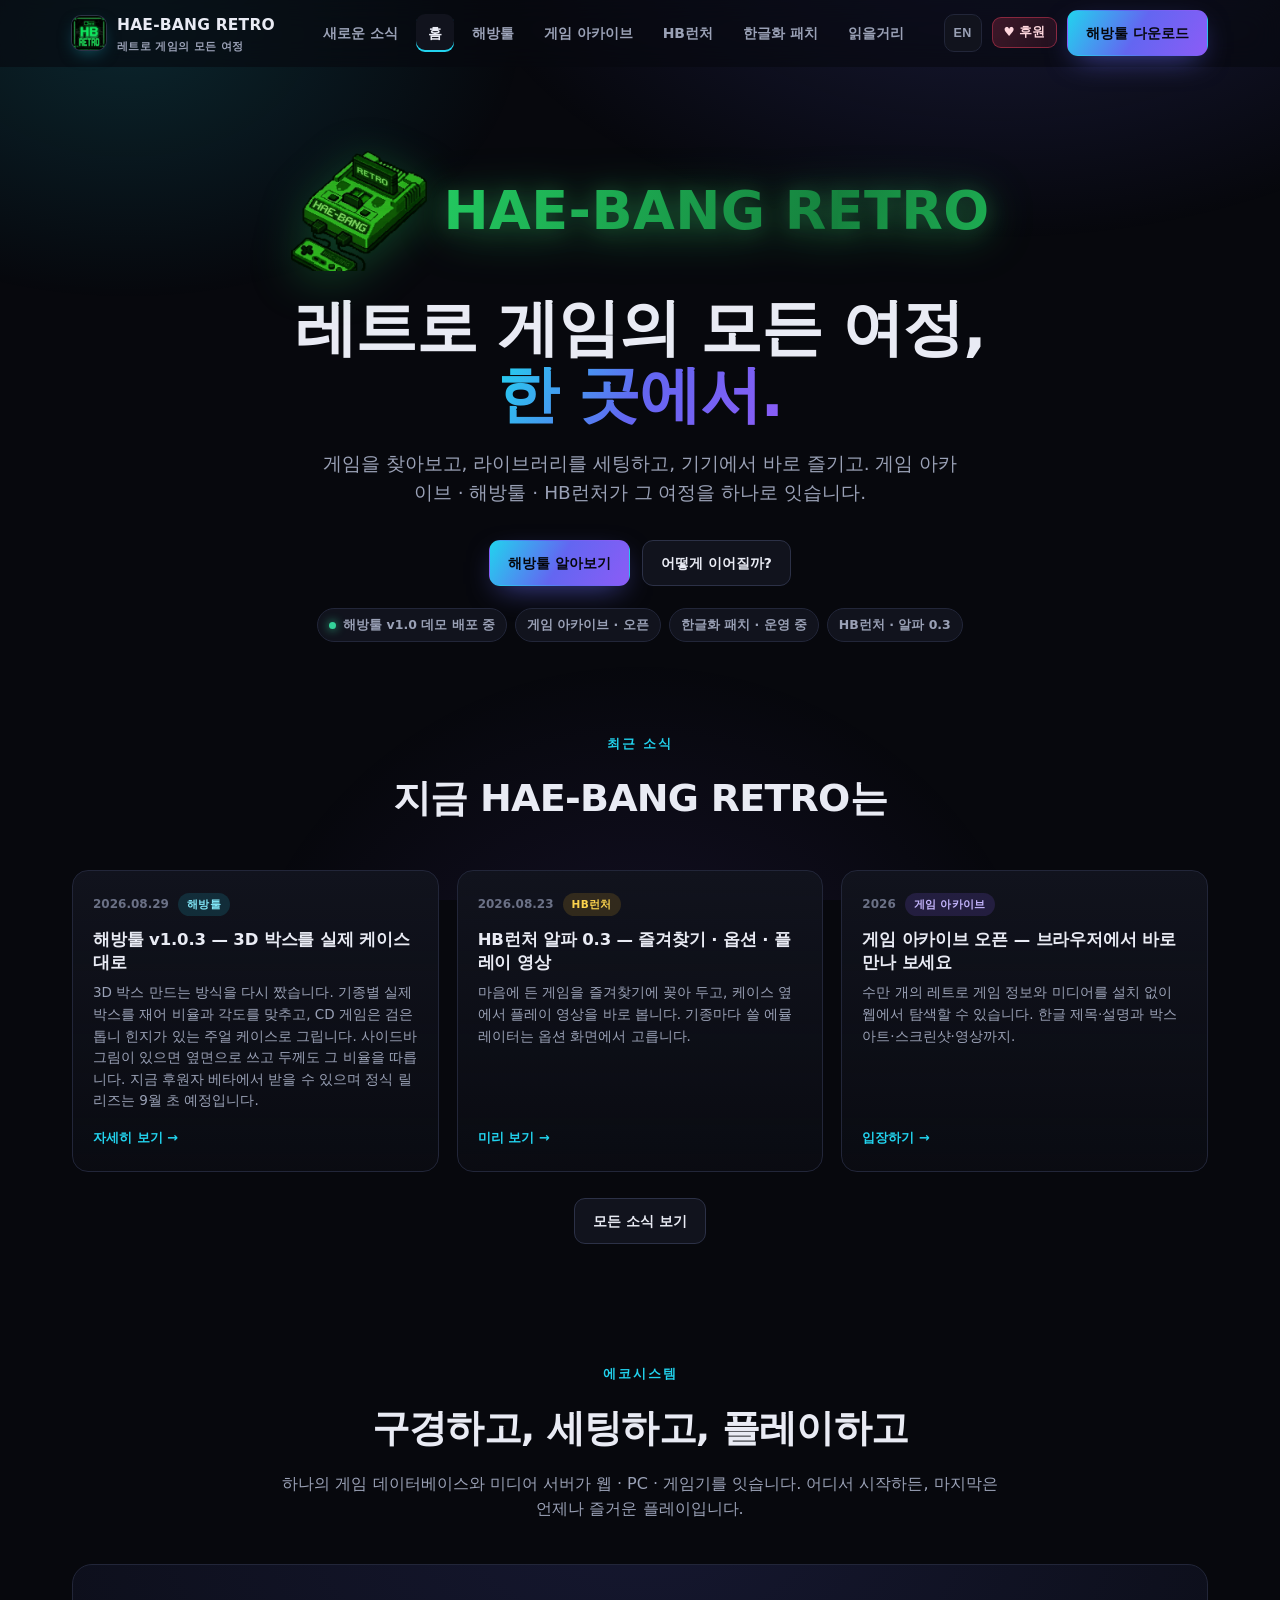
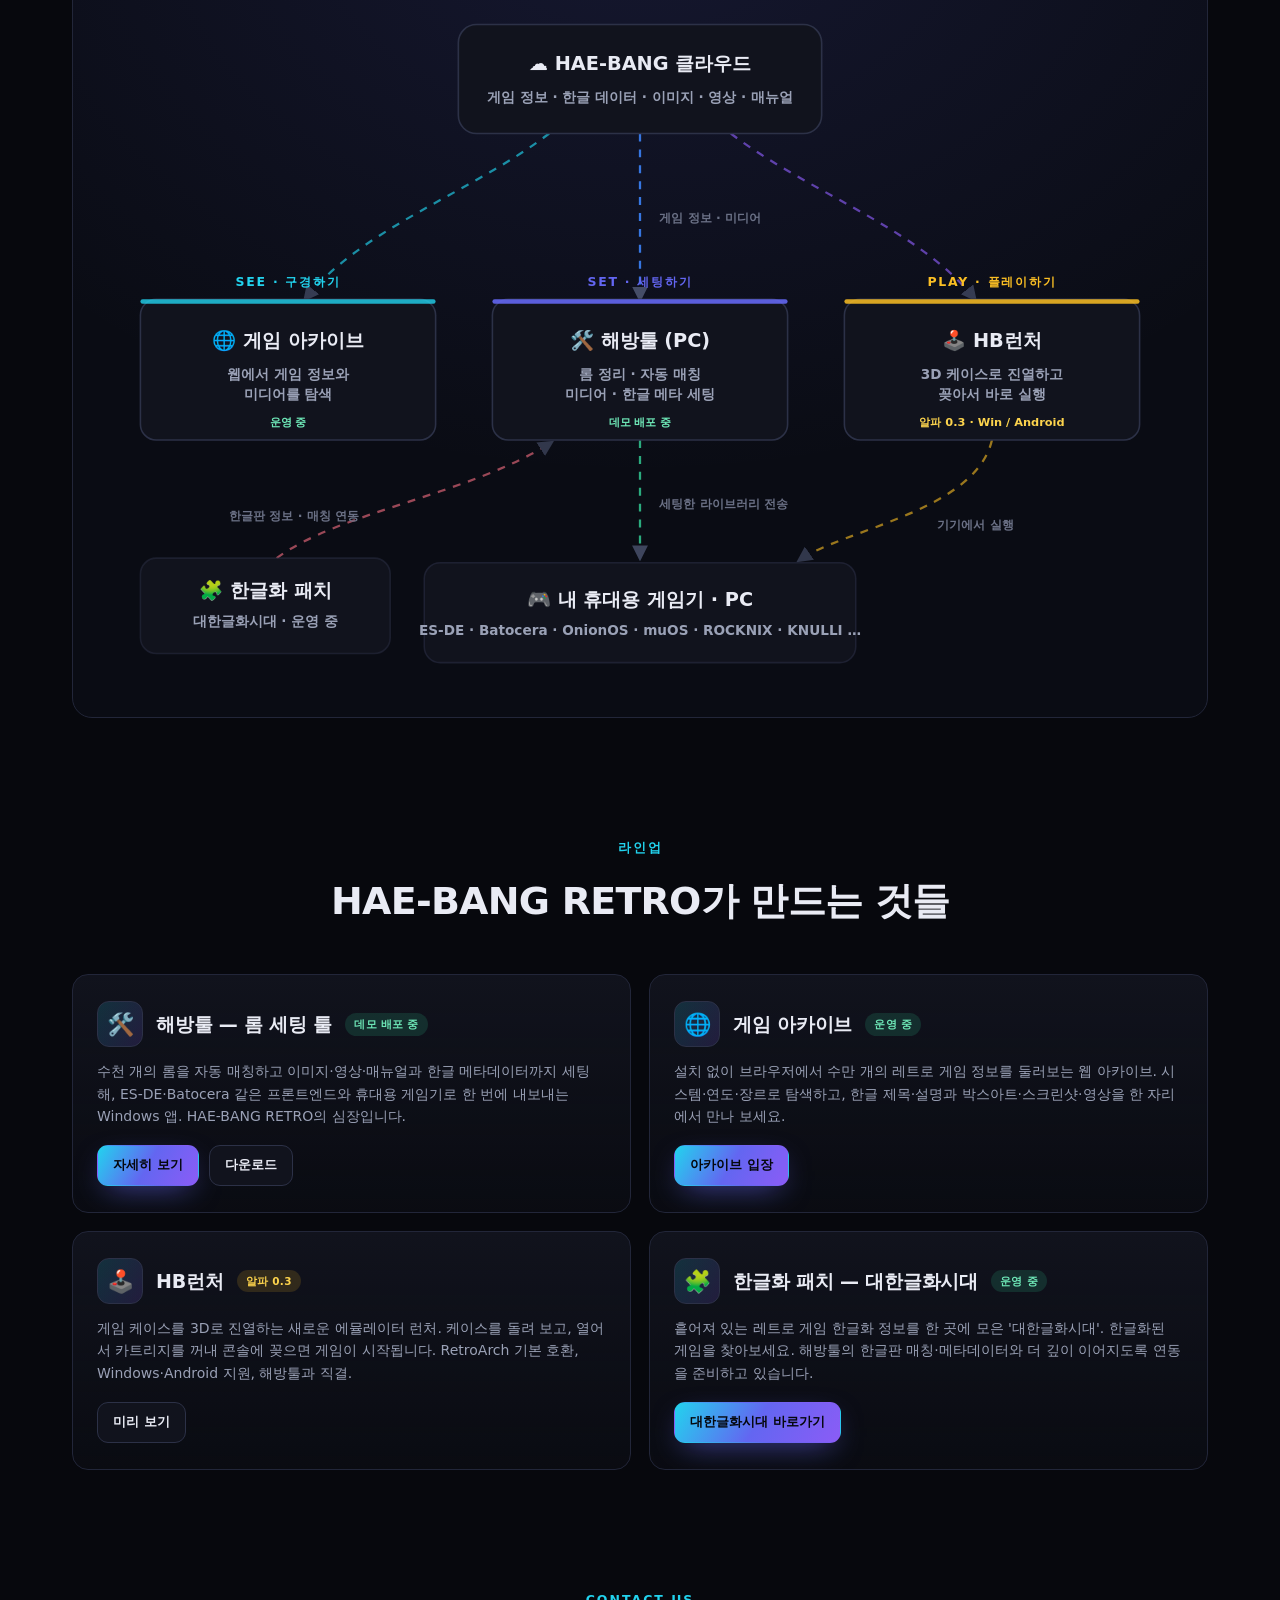
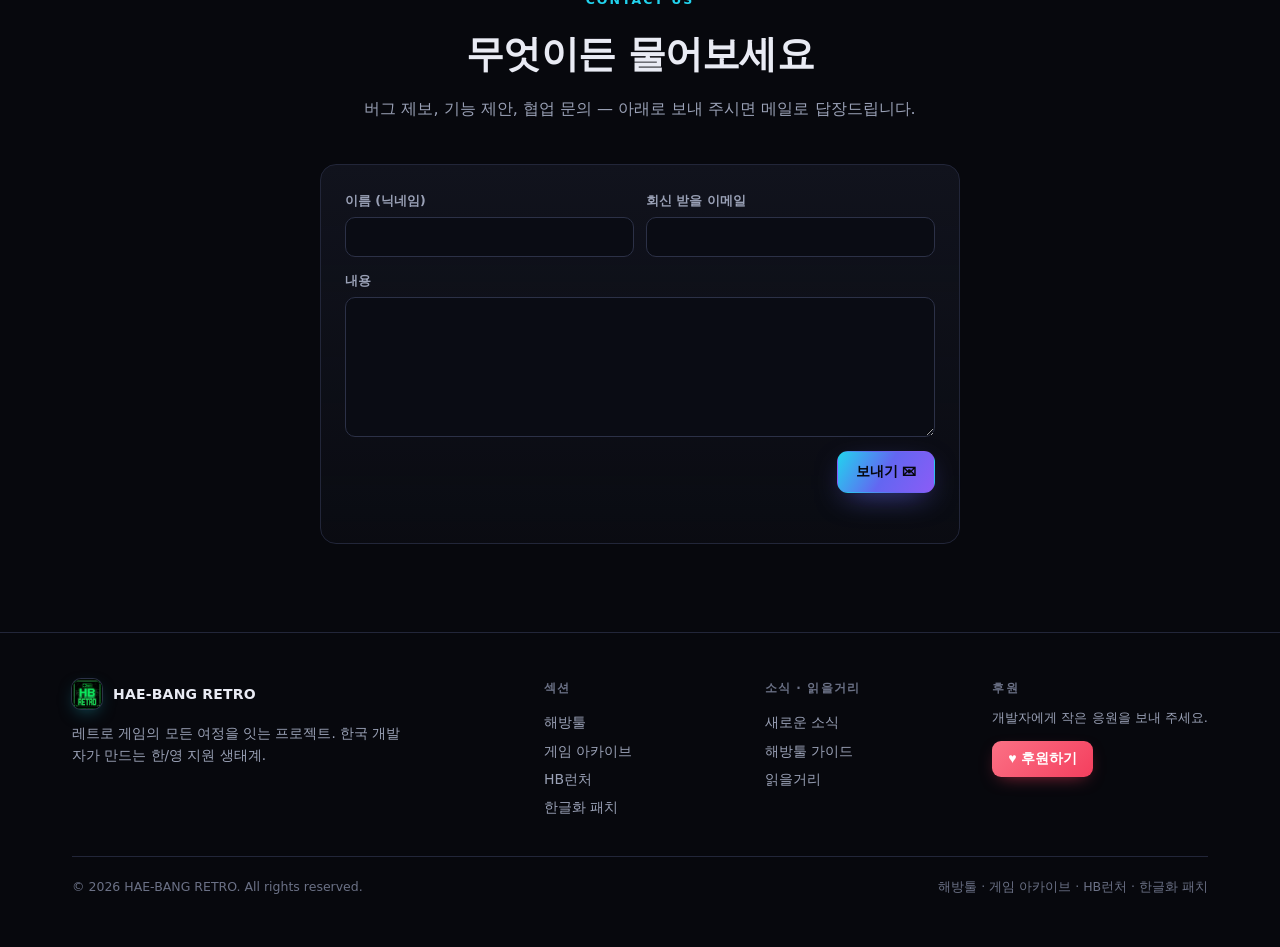
==== commit 3b8189d3: "새소식 — 해방툴 v1.0.3 (8/29) 머리기사는 3D 박스다.   기종별 실제 3D 박스를 재어 비율·각도·두께를 맞춘 것   CD 게임을 검은 톱니 힌지가 있는 주얼 케이스" ====
--- a/docs/index.html
+++ b/docs/index.html
@@ -354,9 +354,9 @@
       </div>
       <div class="news-grid">
         <a class="ncard reveal" href="news.html">
-          <div class="n-top"><span class="n-date">2026.08.28</span><span class="n-tag tool" data-ko="해방툴" data-en="Rom Tool">해방툴</span></div>
-          <h3 data-ko="해방툴 v1.0.2 — 패치 형식 확대, 여러 장짜리 CD 묶기" data-en="Rom Tool v1.0.2 — more patch formats, multi-disc merging">해방툴 v1.0.2 — 패치 형식 확대, 여러 장짜리 CD 묶기</h3>
-          <p data-ko="IPS · Xdelta 에 더해 BPS · UPS · PPF · APS · DCP 패치를 적용할 수 있습니다. 여러 장짜리 CD 게임은 m3u 로 묶어 한 줄로 다룹니다. 지금 후원자 베타에서 받을 수 있으며 정식 릴리즈는 9월 초 예정입니다." data-en="On top of IPS and Xdelta, BPS, UPS, PPF, APS and DCP patches can now be applied, and multi-disc CD games can be merged into a single m3u entry. Available now in the sponsor beta; full release is planned for early September.">IPS · Xdelta 에 더해 BPS · UPS · PPF · APS · DCP 패치를 적용할 수 있습니다. 여러 장짜리 CD 게임은 m3u 로 묶어 한 줄로 다룹니다. 지금 후원자 베타에서 받을 수 있으며 정식 릴리즈는 9월 초 예정입니다.</p>
+          <div class="n-top"><span class="n-date">2026.08.29</span><span class="n-tag tool" data-ko="해방툴" data-en="Rom Tool">해방툴</span></div>
+          <h3 data-ko="해방툴 v1.0.3 — 3D 박스를 실제 케이스대로" data-en="Rom Tool v1.0.3 — 3D boxes that match the real cases">해방툴 v1.0.3 — 3D 박스를 실제 케이스대로</h3>
+          <p data-ko="3D 박스 만드는 방식을 다시 짰습니다. 기종별 실제 박스를 재어 비율과 각도를 맞추고, CD 게임은 검은 톱니 힌지가 있는 주얼 케이스로 그립니다. 사이드바 그림이 있으면 옆면으로 쓰고 두께도 그 비율을 따릅니다. 지금 후원자 베타에서 받을 수 있으며 정식 릴리즈는 9월 초 예정입니다." data-en="The 3D box generator was rebuilt: proportions and tilt are measured from real boxes per system, and CD games are drawn as jewel cases with the black ribbed hinge. A spine image, when available, becomes the side face and sets the thickness. Available now in the sponsor beta; full release is planned for early September.">3D 박스 만드는 방식을 다시 짰습니다. 기종별 실제 박스를 재어 비율과 각도를 맞추고, CD 게임은 검은 톱니 힌지가 있는 주얼 케이스로 그립니다. 사이드바 그림이 있으면 옆면으로 쓰고 두께도 그 비율을 따릅니다. 지금 후원자 베타에서 받을 수 있으며 정식 릴리즈는 9월 초 예정입니다.</p>
           <span class="n-more" data-ko="자세히 보기 →" data-en="Read more →">자세히 보기 →</span>
         </a>
         <a class="ncard reveal" href="launcher.html">
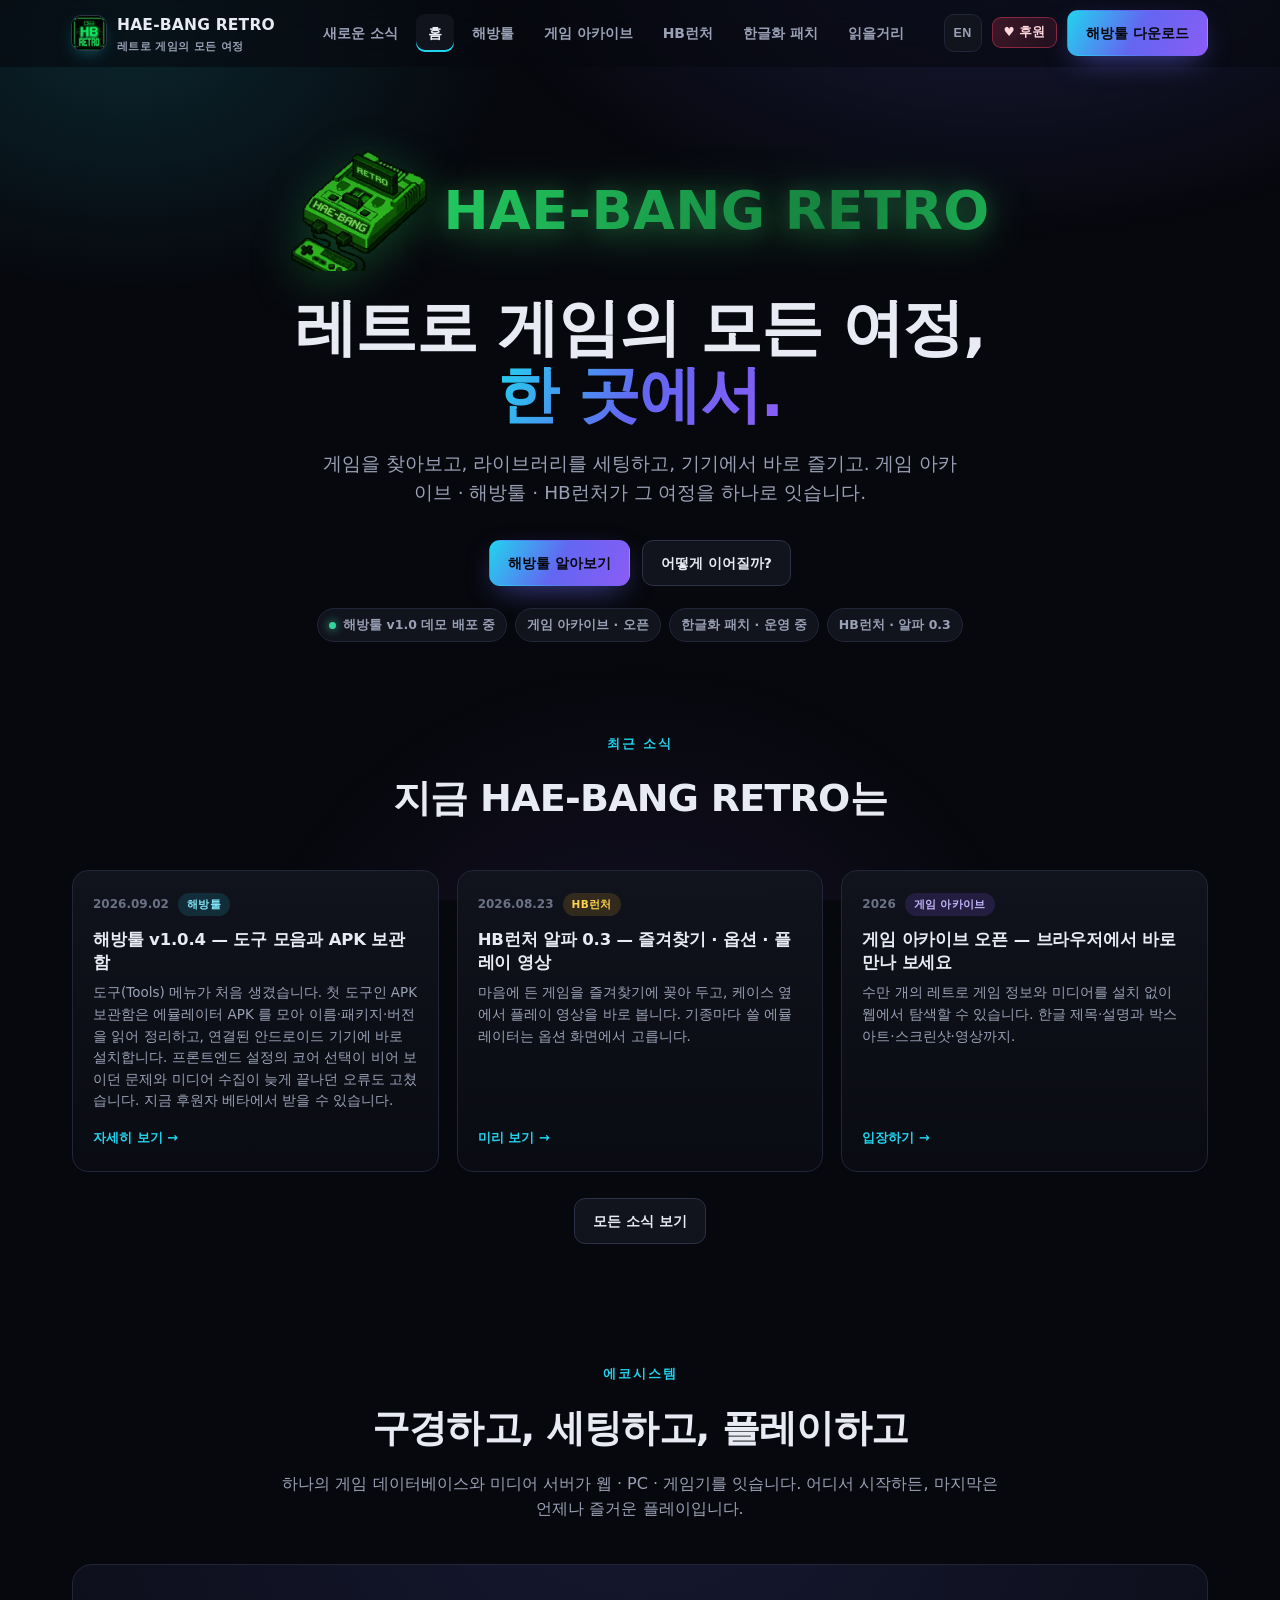
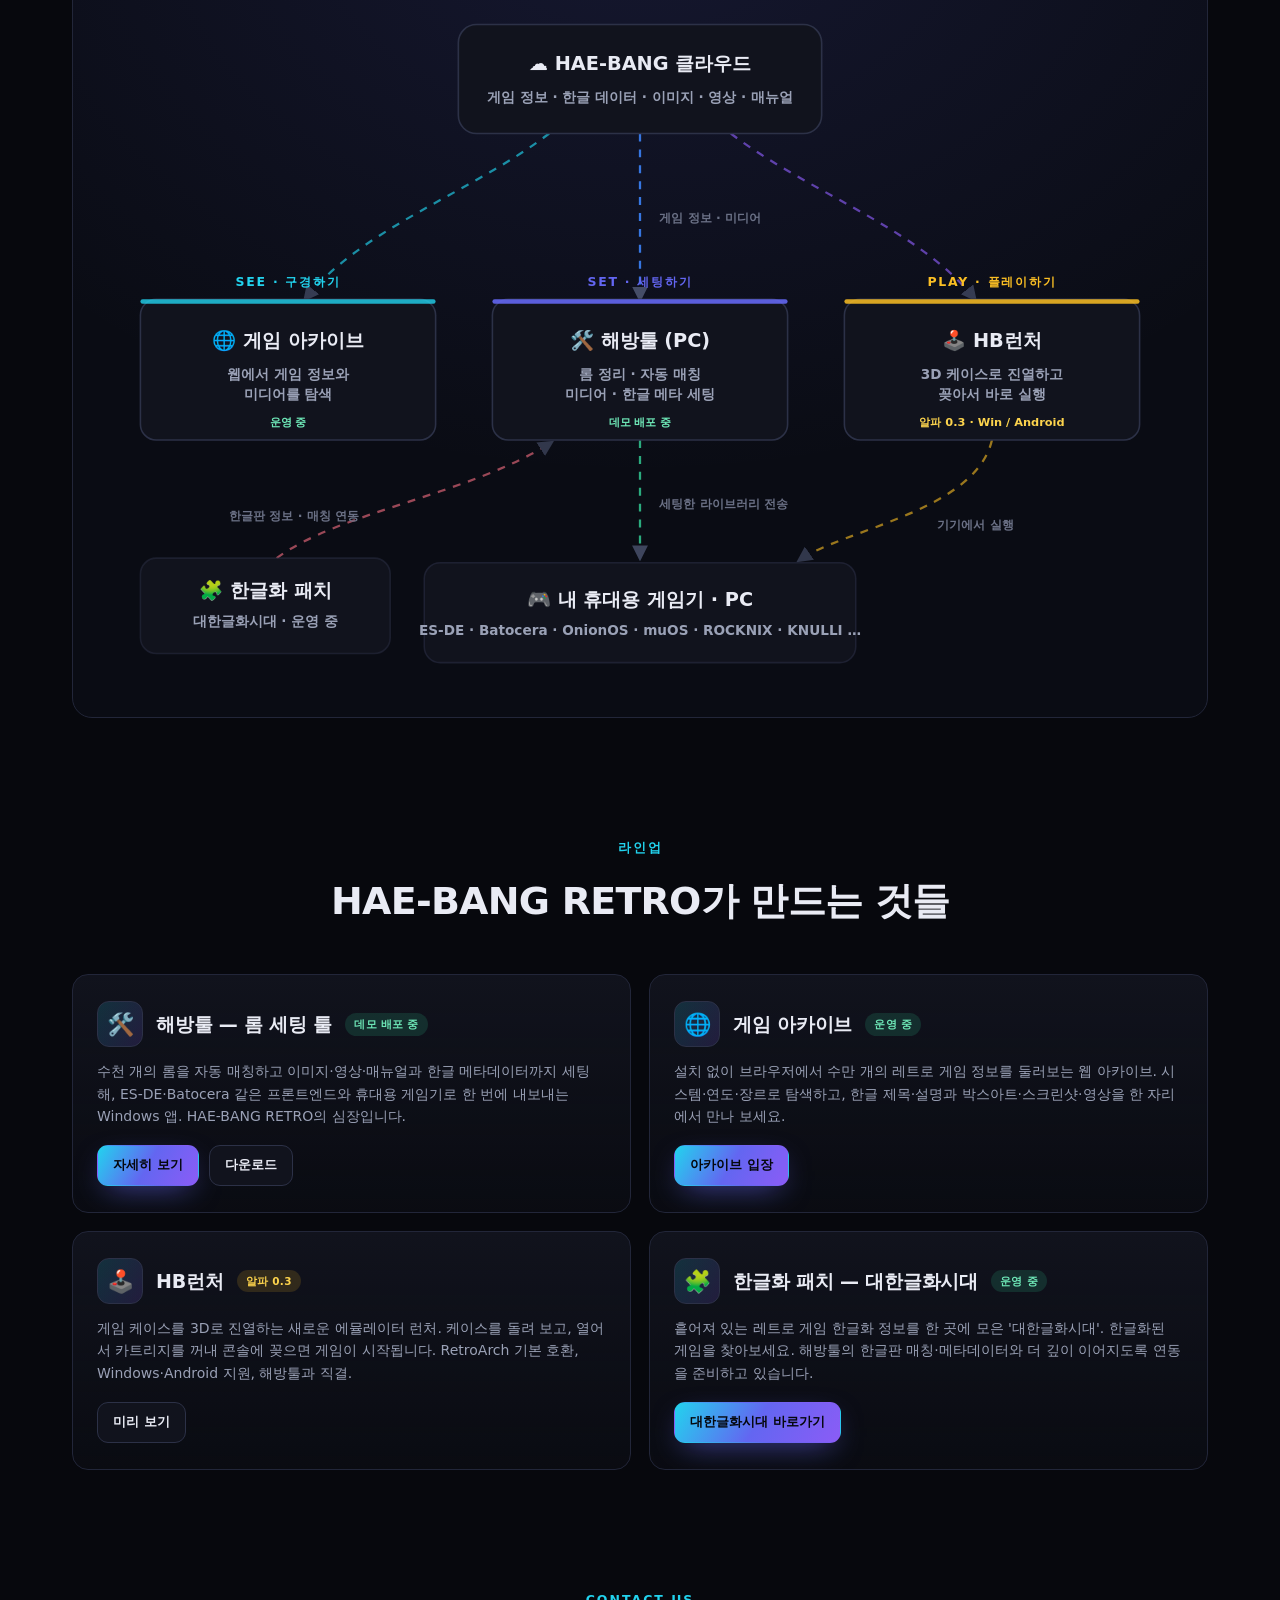
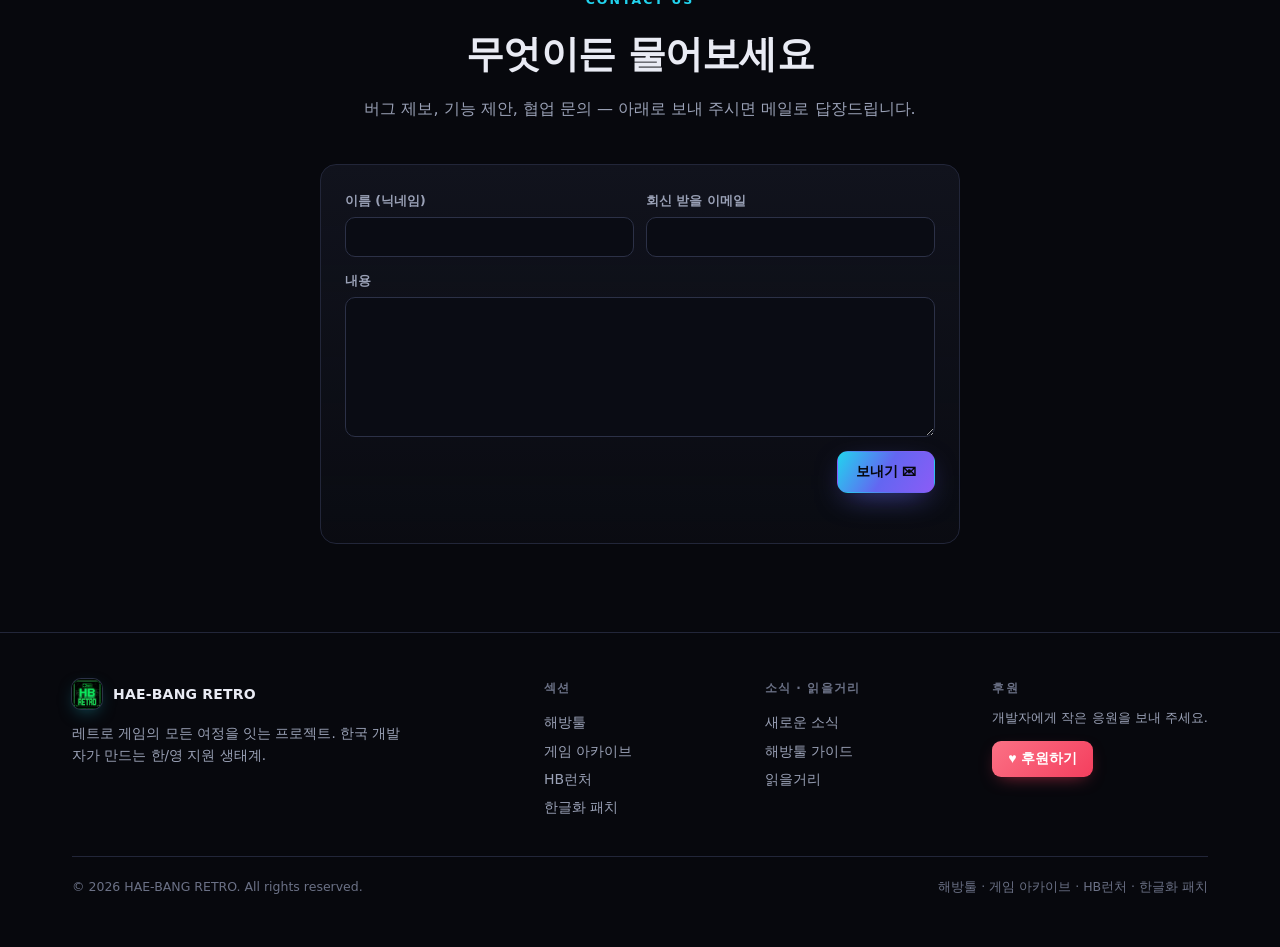
==== commit 93612744: "새소식 — 해방툴 v1.0.4 (9/2): 도구 모음·APK 보관함, 코어 선택·미디어 수집 수정 Co-Authored-By: Claude Fable 5 <noreply@anthr" ====
--- a/docs/index.html
+++ b/docs/index.html
@@ -354,9 +354,9 @@
       </div>
       <div class="news-grid">
         <a class="ncard reveal" href="news.html">
-          <div class="n-top"><span class="n-date">2026.08.29</span><span class="n-tag tool" data-ko="해방툴" data-en="Rom Tool">해방툴</span></div>
-          <h3 data-ko="해방툴 v1.0.3 — 3D 박스를 실제 케이스대로" data-en="Rom Tool v1.0.3 — 3D boxes that match the real cases">해방툴 v1.0.3 — 3D 박스를 실제 케이스대로</h3>
-          <p data-ko="3D 박스 만드는 방식을 다시 짰습니다. 기종별 실제 박스를 재어 비율과 각도를 맞추고, CD 게임은 검은 톱니 힌지가 있는 주얼 케이스로 그립니다. 사이드바 그림이 있으면 옆면으로 쓰고 두께도 그 비율을 따릅니다. 지금 후원자 베타에서 받을 수 있으며 정식 릴리즈는 9월 초 예정입니다." data-en="The 3D box generator was rebuilt: proportions and tilt are measured from real boxes per system, and CD games are drawn as jewel cases with the black ribbed hinge. A spine image, when available, becomes the side face and sets the thickness. Available now in the sponsor beta; full release is planned for early September.">3D 박스 만드는 방식을 다시 짰습니다. 기종별 실제 박스를 재어 비율과 각도를 맞추고, CD 게임은 검은 톱니 힌지가 있는 주얼 케이스로 그립니다. 사이드바 그림이 있으면 옆면으로 쓰고 두께도 그 비율을 따릅니다. 지금 후원자 베타에서 받을 수 있으며 정식 릴리즈는 9월 초 예정입니다.</p>
+          <div class="n-top"><span class="n-date">2026.09.02</span><span class="n-tag tool" data-ko="해방툴" data-en="Rom Tool">해방툴</span></div>
+          <h3 data-ko="해방툴 v1.0.4 — 도구 모음과 APK 보관함" data-en="Rom Tool v1.0.4 — a Tools menu and the APK Library">해방툴 v1.0.4 — 도구 모음과 APK 보관함</h3>
+          <p data-ko="도구(Tools) 메뉴가 처음 생겼습니다. 첫 도구인 APK 보관함은 에뮬레이터 APK 를 모아 이름·패키지·버전을 읽어 정리하고, 연결된 안드로이드 기기에 바로 설치합니다. 프론트엔드 설정의 코어 선택이 비어 보이던 문제와 미디어 수집이 늦게 끝나던 오류도 고쳤습니다. 지금 후원자 베타에서 받을 수 있습니다." data-en="The Tools menu makes its first appearance. Its first tool, the APK Library, collects your emulator APKs — reading name, package and version from the files — and installs them straight to a connected Android device. Also fixed: empty core selection in frontend settings, and media collection dragging on. Available now in the sponsor beta.">도구(Tools) 메뉴가 처음 생겼습니다. 첫 도구인 APK 보관함은 에뮬레이터 APK 를 모아 이름·패키지·버전을 읽어 정리하고, 연결된 안드로이드 기기에 바로 설치합니다. 프론트엔드 설정의 코어 선택이 비어 보이던 문제와 미디어 수집이 늦게 끝나던 오류도 고쳤습니다. 지금 후원자 베타에서 받을 수 있습니다.</p>
           <span class="n-more" data-ko="자세히 보기 →" data-en="Read more →">자세히 보기 →</span>
         </a>
         <a class="ncard reveal" href="launcher.html">
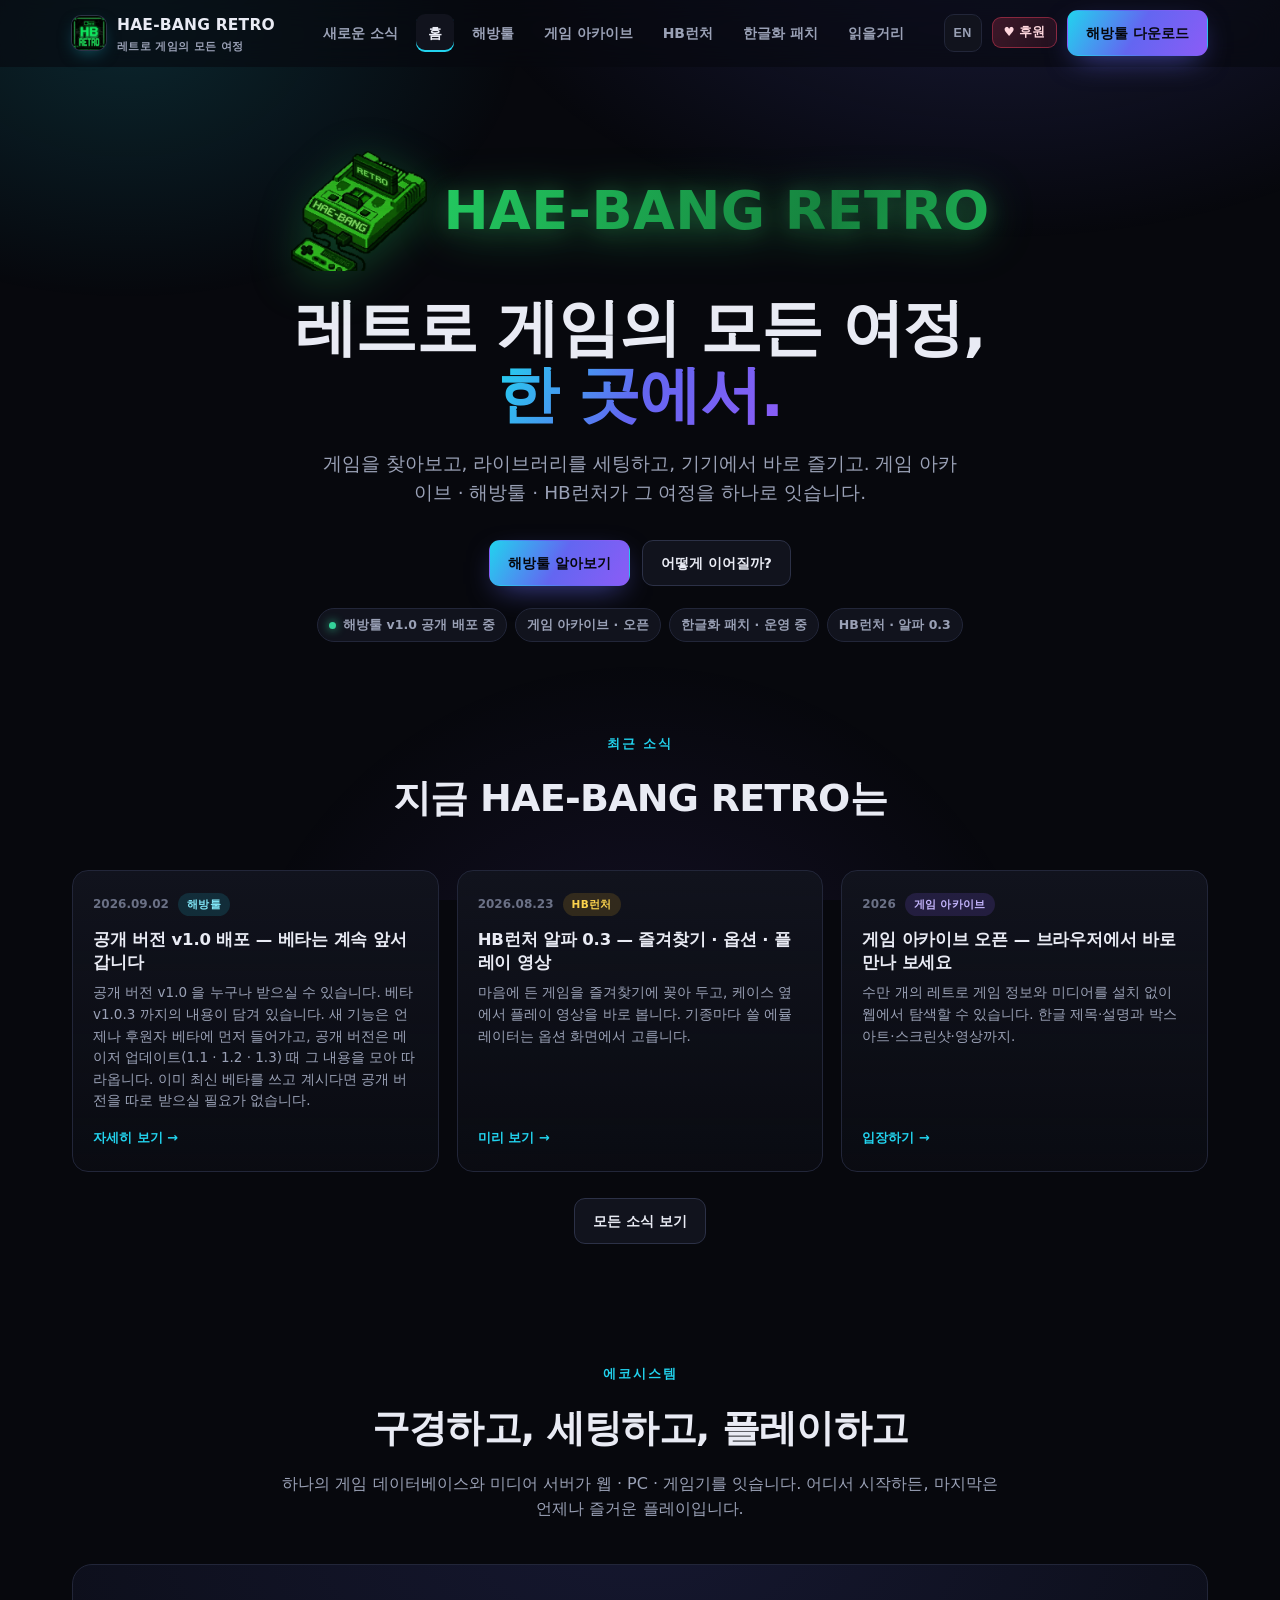
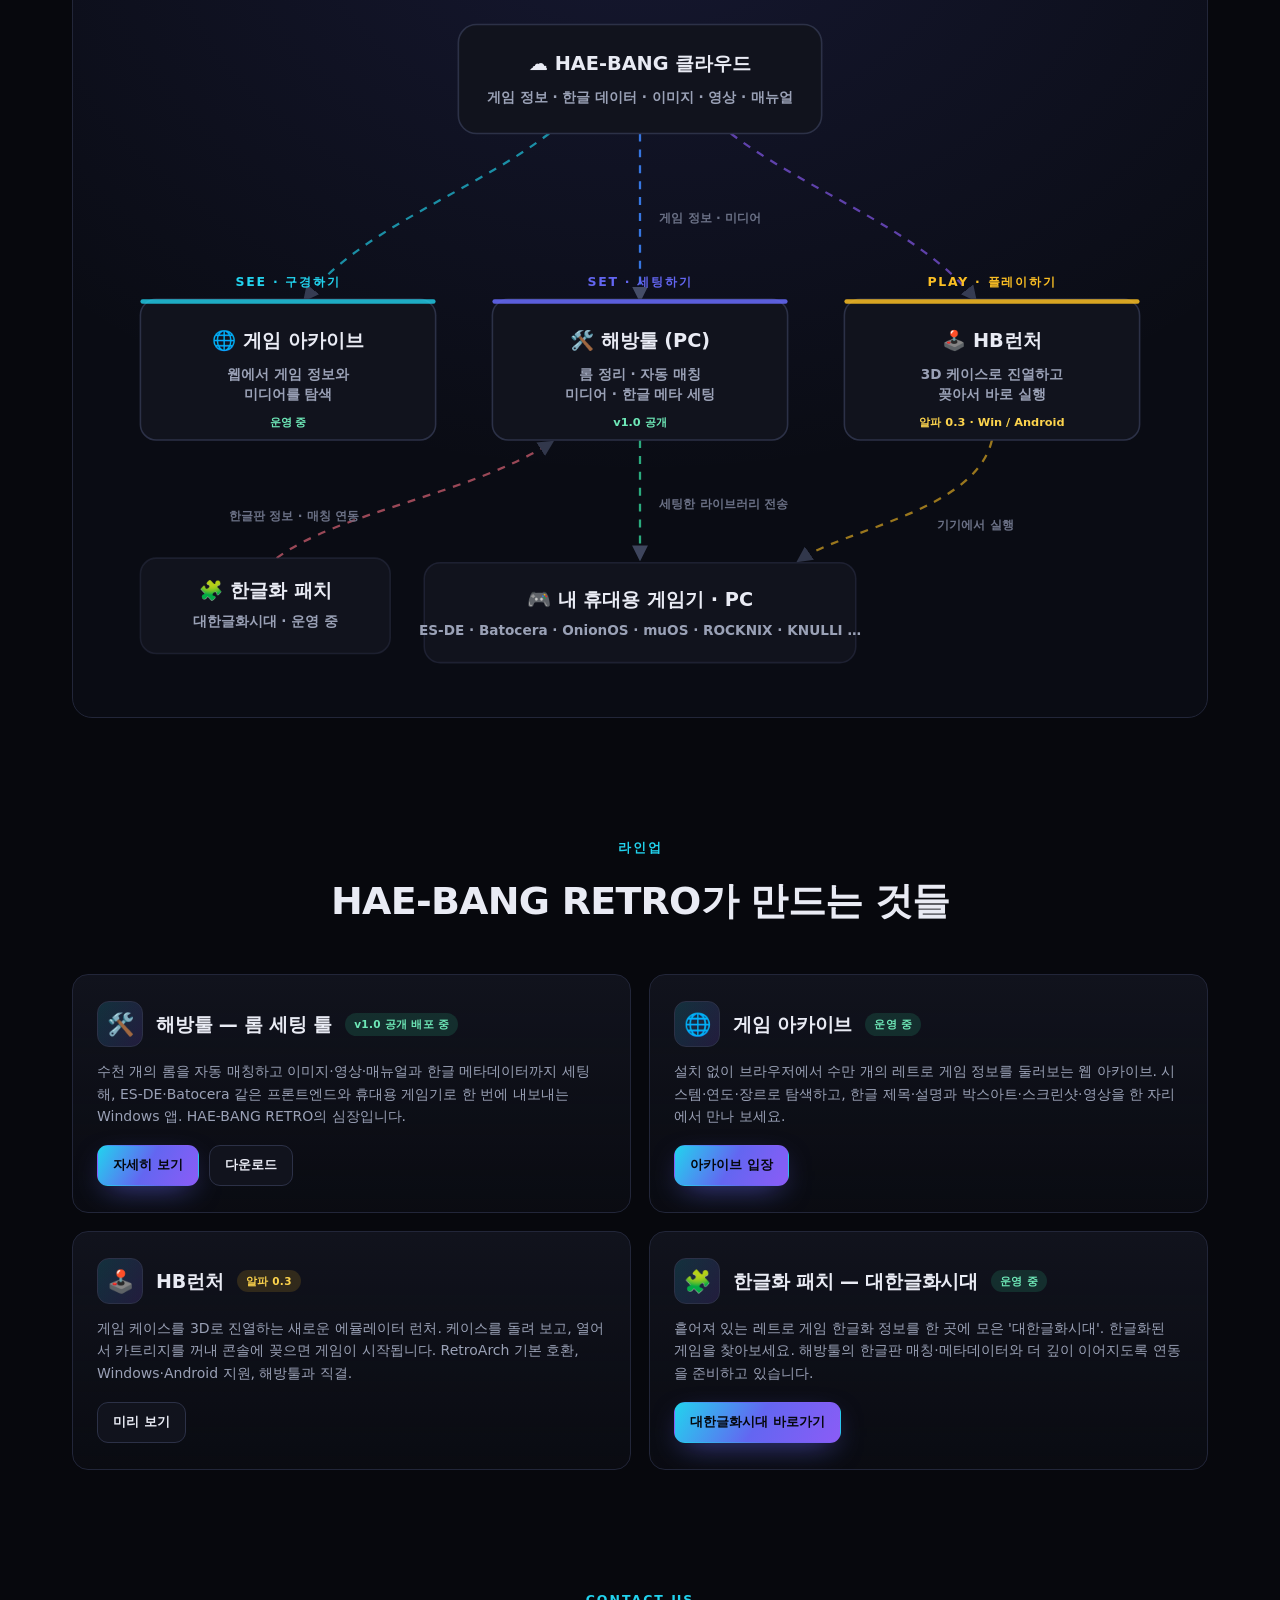
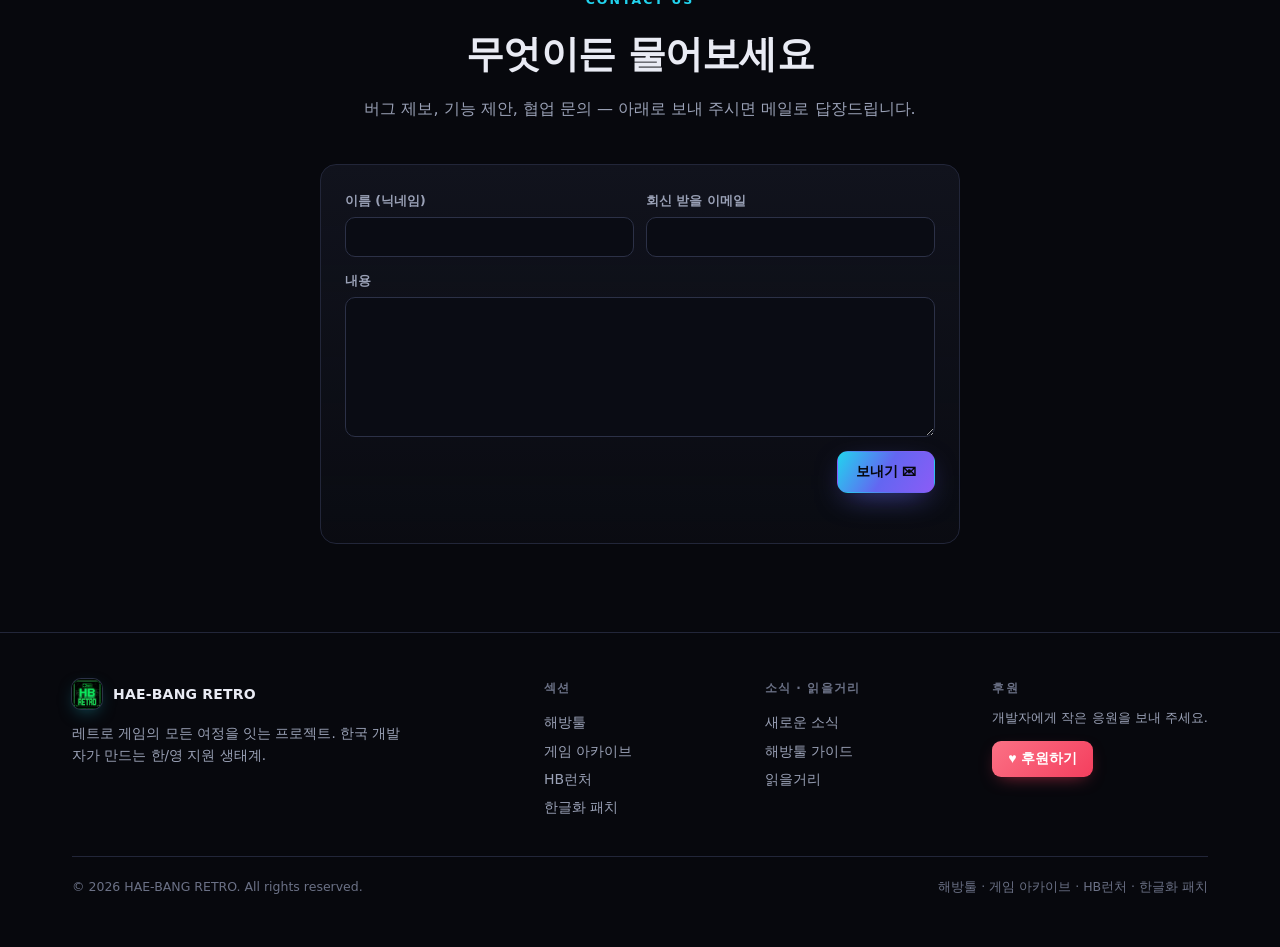
==== commit 4b17e0d9: "공개 v1.0 배포 — 다운로드를 데모에서 v1.0 으로, 공개/베타 두 갈래 안내 R2 release/ 에 HaebangRoms_Setup_v1.0.exe 를 올리고(222MB)" ====
--- a/docs/index.html
+++ b/docs/index.html
@@ -337,7 +337,7 @@
         <a class="btn btn-ghost" href="#ecosystem" data-ko="어떻게 이어질까?" data-en="How it connects">어떻게 이어질까?</a>
       </div>
       <div class="hero-badges">
-        <span class="badge"><span class="dot"></span><span data-ko="해방툴 v1.0 데모 배포 중" data-en="Rom Tool v1.0 demo out now">해방툴 v1.0 데모 배포 중</span></span>
+        <span class="badge"><span class="dot"></span><span data-ko="해방툴 v1.0 공개 배포 중" data-en="Rom Tool v1.0 out now">해방툴 v1.0 공개 배포 중</span></span>
         <span class="badge" data-ko="게임 아카이브 · 오픈" data-en="Game Archive · open now">게임 아카이브 · 오픈</span>
         <span class="badge" data-ko="한글화 패치 · 운영 중" data-en="KR Patches · open now">한글화 패치 · 운영 중</span>
         <span class="badge" data-ko="HB런처 · 알파 0.3" data-en="HB Launcher · alpha 0.3">HB런처 · 알파 0.3</span>
@@ -355,8 +355,8 @@
       <div class="news-grid">
         <a class="ncard reveal" href="news.html">
           <div class="n-top"><span class="n-date">2026.09.02</span><span class="n-tag tool" data-ko="해방툴" data-en="Rom Tool">해방툴</span></div>
-          <h3 data-ko="해방툴 v1.0.4 — 도구 모음과 APK 보관함" data-en="Rom Tool v1.0.4 — a Tools menu and the APK Library">해방툴 v1.0.4 — 도구 모음과 APK 보관함</h3>
-          <p data-ko="도구(Tools) 메뉴가 처음 생겼습니다. 첫 도구인 APK 보관함은 에뮬레이터 APK 를 모아 이름·패키지·버전을 읽어 정리하고, 연결된 안드로이드 기기에 바로 설치합니다. 프론트엔드 설정의 코어 선택이 비어 보이던 문제와 미디어 수집이 늦게 끝나던 오류도 고쳤습니다. 지금 후원자 베타에서 받을 수 있습니다." data-en="The Tools menu makes its first appearance. Its first tool, the APK Library, collects your emulator APKs — reading name, package and version from the files — and installs them straight to a connected Android device. Also fixed: empty core selection in frontend settings, and media collection dragging on. Available now in the sponsor beta.">도구(Tools) 메뉴가 처음 생겼습니다. 첫 도구인 APK 보관함은 에뮬레이터 APK 를 모아 이름·패키지·버전을 읽어 정리하고, 연결된 안드로이드 기기에 바로 설치합니다. 프론트엔드 설정의 코어 선택이 비어 보이던 문제와 미디어 수집이 늦게 끝나던 오류도 고쳤습니다. 지금 후원자 베타에서 받을 수 있습니다.</p>
+          <h3 data-ko="공개 버전 v1.0 배포 — 베타는 계속 앞서 갑니다" data-en="Public v1.0 is out — and the beta keeps running ahead">공개 버전 v1.0 배포 — 베타는 계속 앞서 갑니다</h3>
+          <p data-ko="공개 버전 v1.0 을 누구나 받으실 수 있습니다. 베타 v1.0.3 까지의 내용이 담겨 있습니다. 새 기능은 언제나 후원자 베타에 먼저 들어가고, 공개 버전은 메이저 업데이트(1.1 · 1.2 · 1.3) 때 그 내용을 모아 따라옵니다. 이미 최신 베타를 쓰고 계시다면 공개 버전을 따로 받으실 필요가 없습니다." data-en="Public v1.0 is a direct download for everyone, carrying everything up to beta v1.0.3. New features always land in the sponsor beta first; public builds catch up at major versions (1.1, 1.2, 1.3). If you are already on the latest beta there is no reason to grab the public build.">공개 버전 v1.0 을 누구나 받으실 수 있습니다. 베타 v1.0.3 까지의 내용이 담겨 있습니다. 새 기능은 언제나 후원자 베타에 먼저 들어가고, 공개 버전은 메이저 업데이트(1.1 · 1.2 · 1.3) 때 그 내용을 모아 따라옵니다. 이미 최신 베타를 쓰고 계시다면 공개 버전을 따로 받으실 필요가 없습니다.</p>
           <span class="n-more" data-ko="자세히 보기 →" data-en="Read more →">자세히 보기 →</span>
         </a>
         <a class="ncard reveal" href="launcher.html">
@@ -441,7 +441,7 @@
             <text class="node-title" x="480" y="310" text-anchor="middle" data-ko="🛠️ 해방툴 (PC)" data-en="🛠️ Rom Tool (PC)">🛠️ 해방툴 (PC)</text>
             <text class="node-sub" x="480" y="338" text-anchor="middle" data-ko="롬 정리 · 자동 매칭" data-en="Organize ROMs · auto-match">롬 정리 · 자동 매칭</text>
             <text class="node-sub" x="480" y="356" text-anchor="middle" data-ko="미디어 · 한글 메타 세팅" data-en="media &amp; Korean metadata">미디어 · 한글 메타 세팅</text>
-            <text class="chip" x="480" y="380" text-anchor="middle" fill="#6ee7b7" data-ko="데모 배포 중" data-en="Demo out now">데모 배포 중</text>
+            <text class="chip" x="480" y="380" text-anchor="middle" fill="#6ee7b7" data-ko="v1.0 공개" data-en="v1.0 out now">v1.0 공개</text>
           </g>
 
           <!-- 🕹 HB런처 -->
@@ -511,7 +511,7 @@
           <rect x="58" y="284" width="282" height="4" rx="2" fill="#6366f1" opacity=".9"/>
           <text class="node-title" x="76" y="320" data-ko="🛠️ 해방툴 (PC) — 세팅하기" data-en="🛠️ Rom Tool (PC) — set up">🛠️ 해방툴 (PC) — 세팅하기</text>
           <text class="node-sub" x="76" y="344" data-ko="롬 정리 · 자동 매칭 · 미디어 세팅" data-en="Organize · auto-match · media">롬 정리 · 자동 매칭 · 미디어 세팅</text>
-          <text class="chip" x="76" y="364" fill="#6ee7b7" data-ko="데모 배포 중" data-en="Demo out now">데모 배포 중</text>
+          <text class="chip" x="76" y="364" fill="#6ee7b7" data-ko="v1.0 공개" data-en="v1.0 out now">v1.0 공개</text>
 
           <!-- 🧩 한글화 패치 (해방툴 연동) -->
           <rect class="node-box" x="96" y="432" width="244" height="76" rx="12" stroke="#fb7185" stroke-opacity=".5"/>
@@ -546,7 +546,7 @@
           <div class="p-head">
             <div class="p-ico">🛠️</div>
             <h3 data-ko="해방툴 — 롬 세팅 툴" data-en="Rom Setting Tool">해방툴 — 롬 세팅 툴</h3>
-            <span class="p-status st-live" data-ko="데모 배포 중" data-en="Demo out">데모 배포 중</span>
+            <span class="p-status st-live" data-ko="v1.0 공개 배포 중" data-en="v1.0 out now">v1.0 공개 배포 중</span>
           </div>
           <p data-ko="수천 개의 롬을 자동 매칭하고 이미지·영상·매뉴얼과 한글 메타데이터까지 세팅해, ES-DE·Batocera 같은 프론트엔드와 휴대용 게임기로 한 번에 내보내는 Windows 앱. HAE-BANG RETRO의 심장입니다."
              data-en="A Windows app that auto-matches thousands of ROMs, sets up art, video, manuals and Korean metadata, then exports to frontends like ES-DE and Batocera — and straight to your handheld. The heart of HAE-BANG RETRO.">수천 개의 롬을 자동 매칭하고 이미지·영상·매뉴얼과 한글 메타데이터까지 세팅해, ES-DE·Batocera 같은 프론트엔드와 휴대용 게임기로 한 번에 내보내는 Windows 앱. HAE-BANG RETRO의 심장입니다.</p>
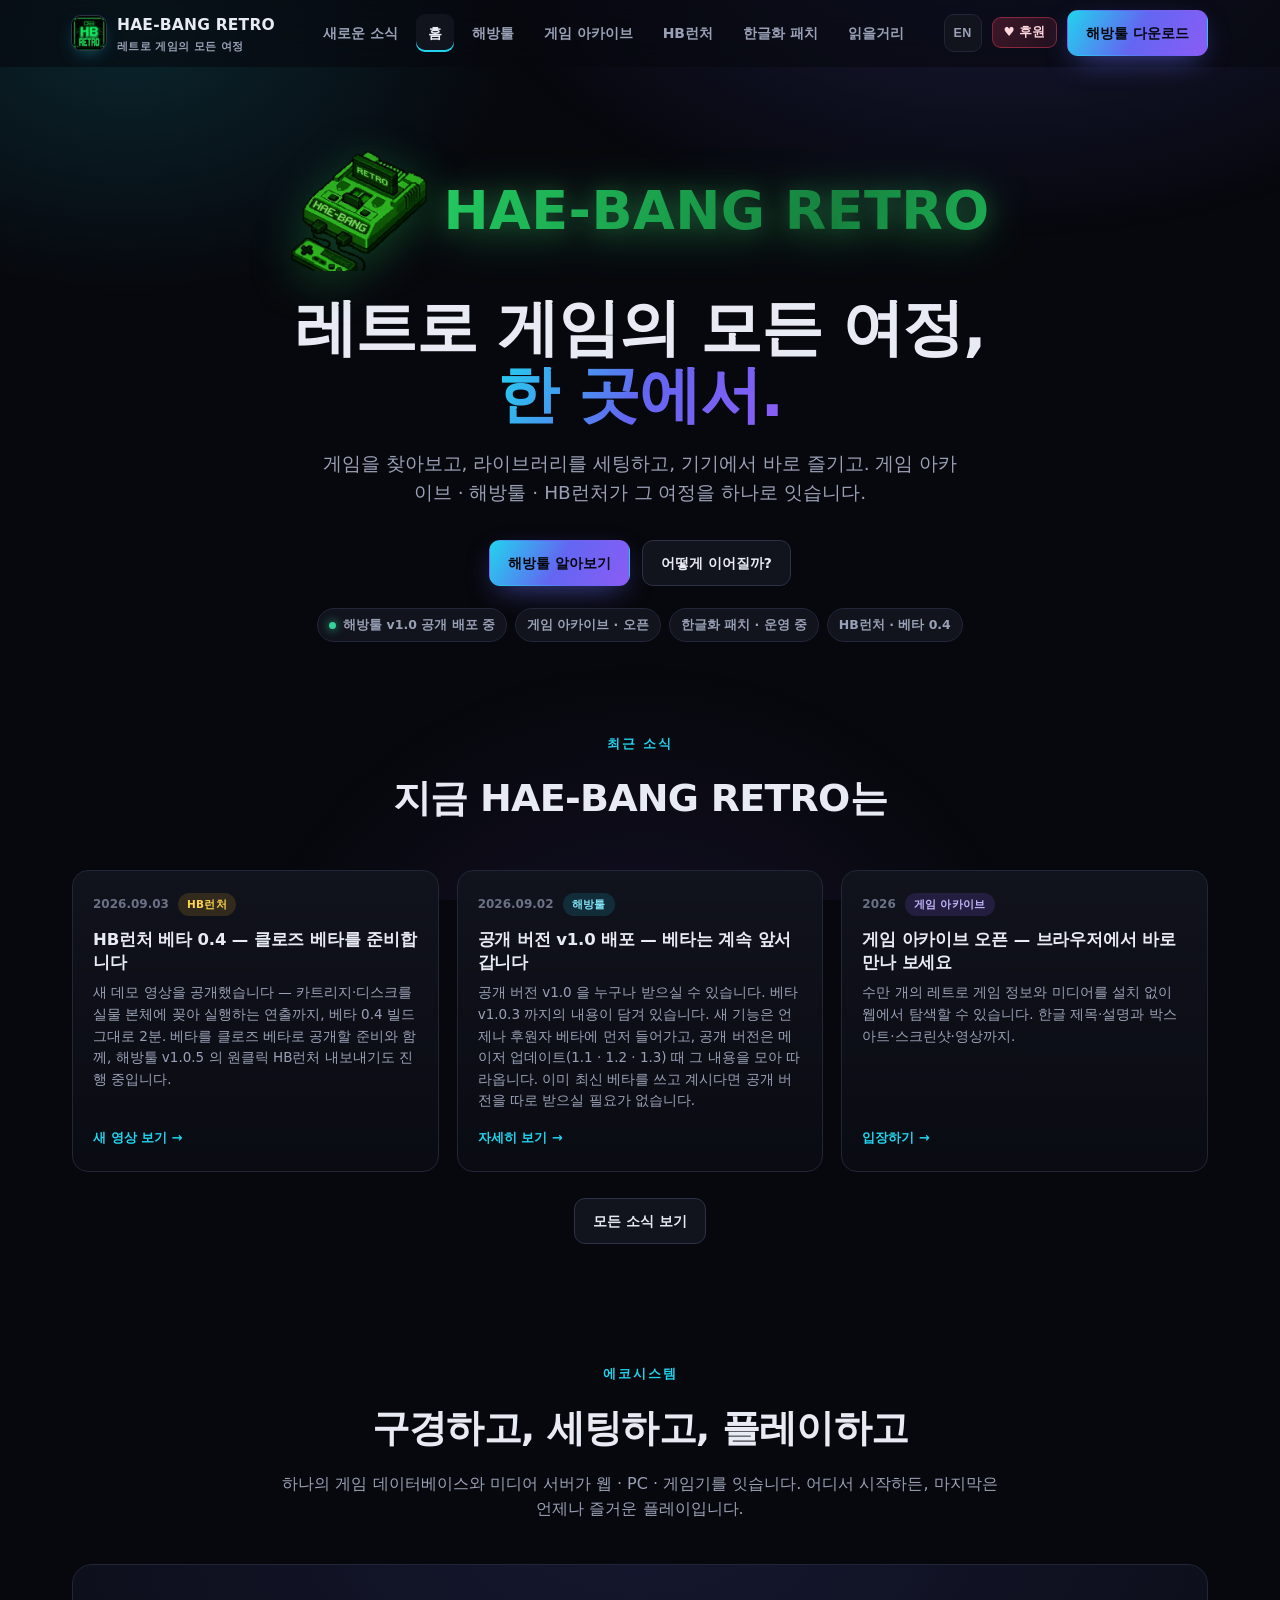
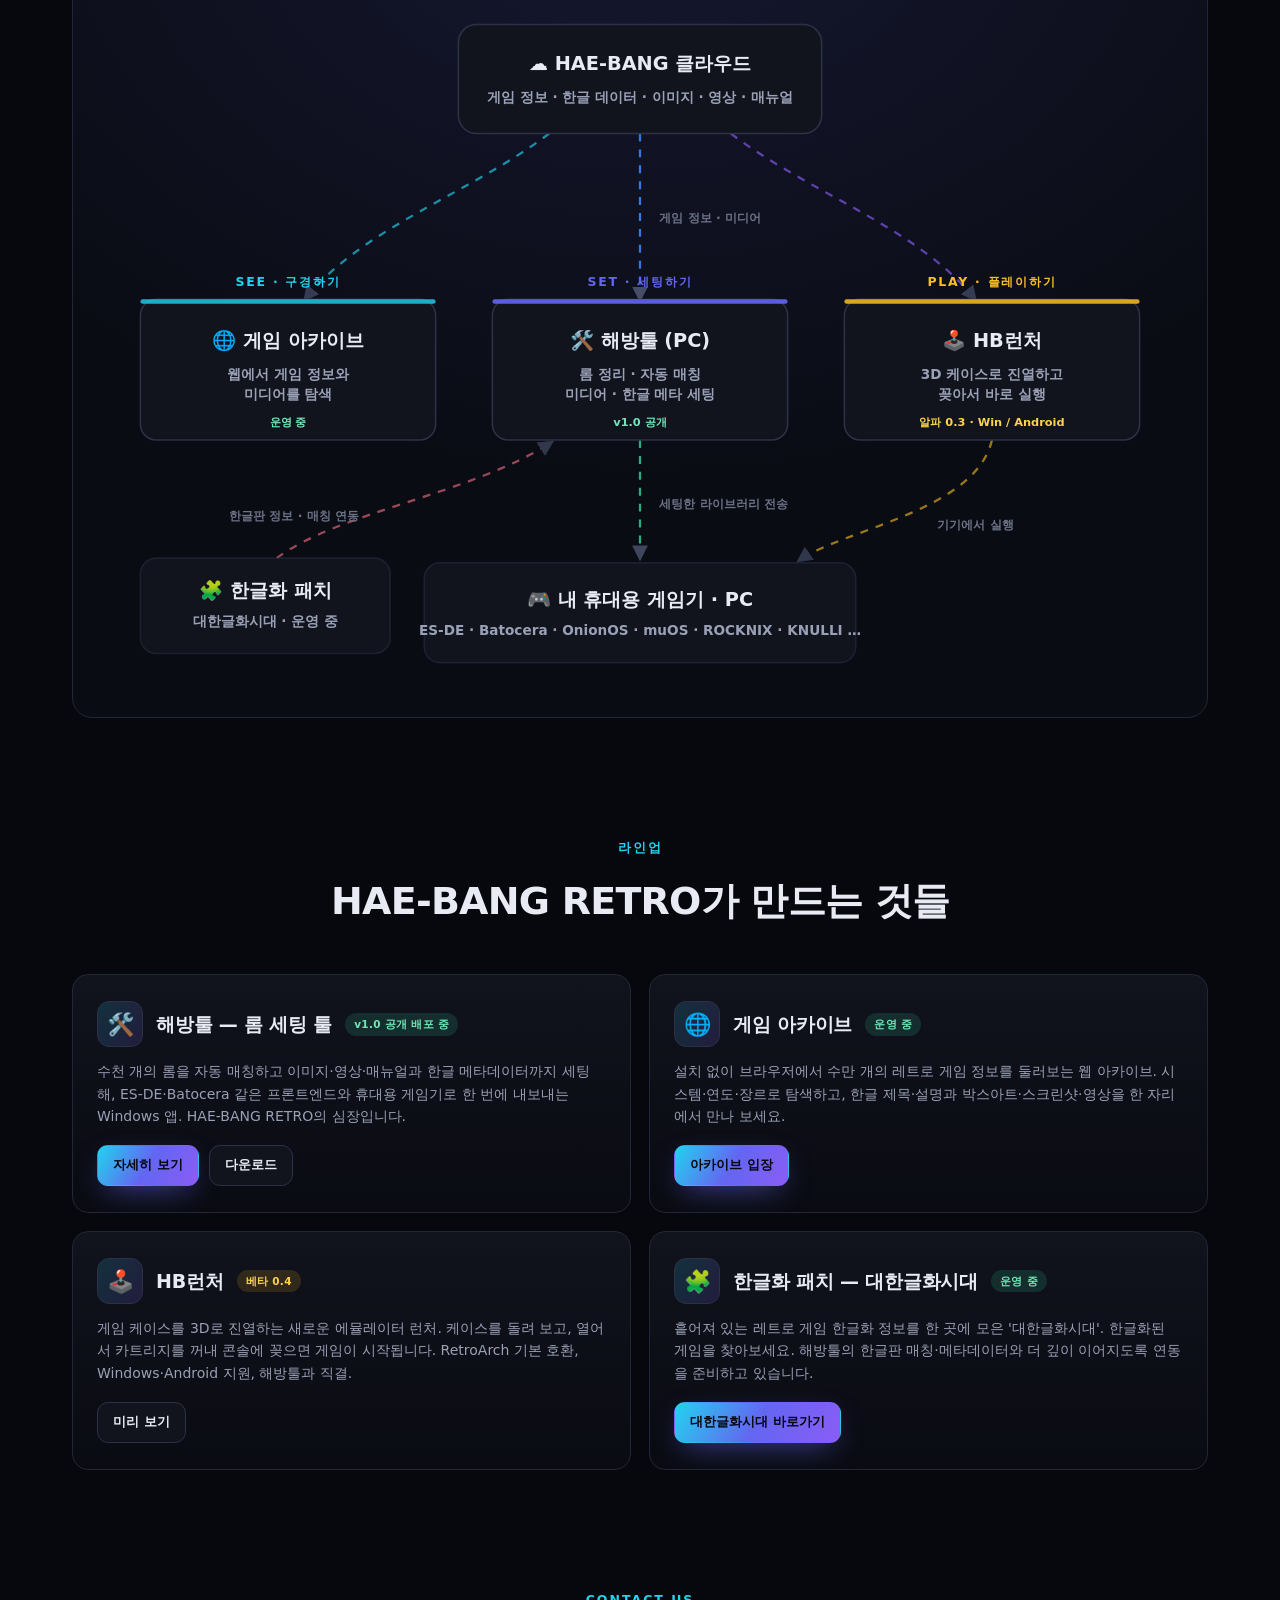
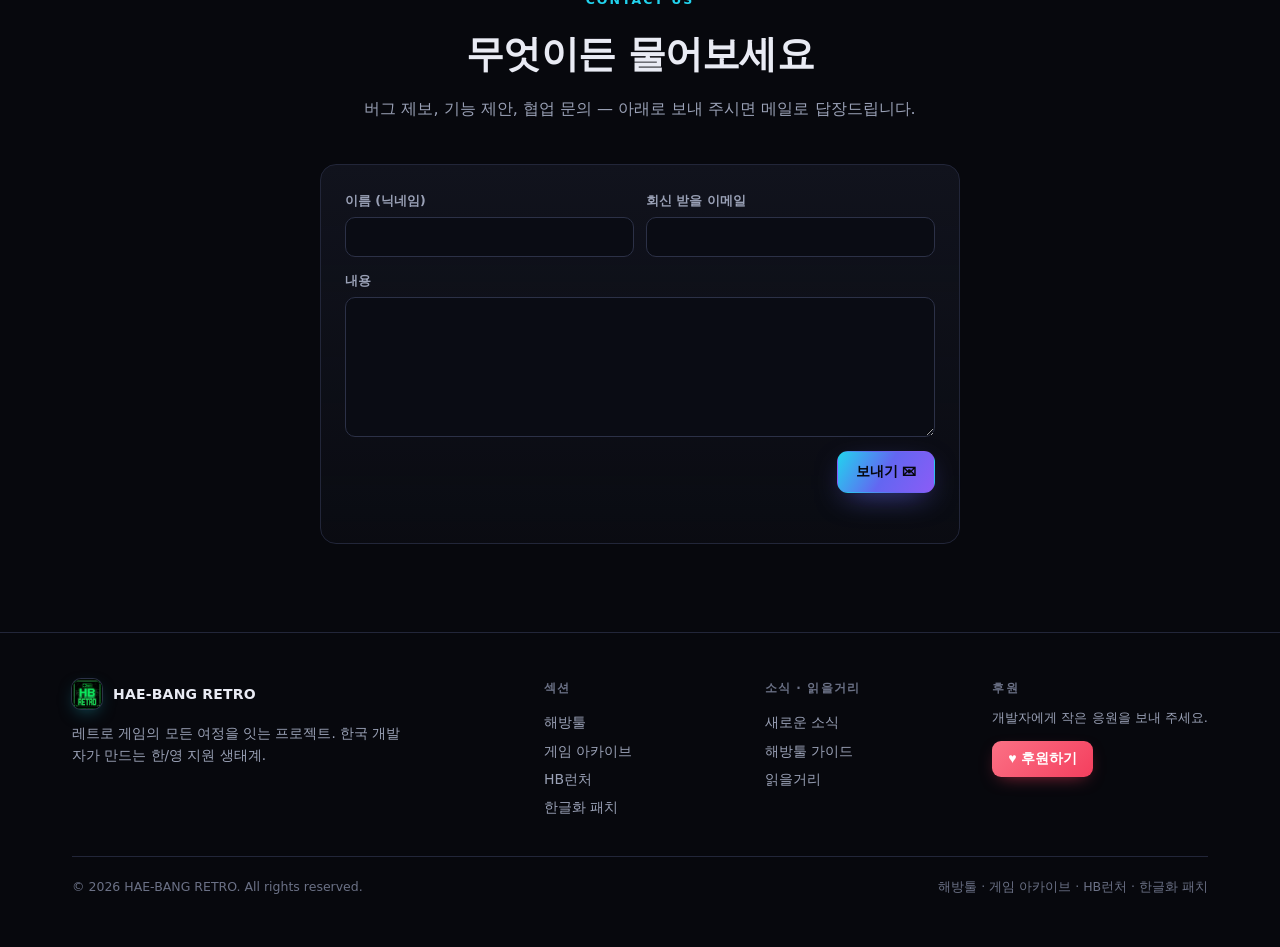
==== commit 400a9927: "HB런처 베타 0.4 — 새 데모 영상(2분2초)·스틸 6장 교체, 클로즈 베타·해방툴 v1.0.5 새소식 - launcher.html: 데모 영상 v2(베타 0.4, 실물 본체 " ====
--- a/docs/index.html
+++ b/docs/index.html
@@ -340,7 +340,7 @@
         <span class="badge"><span class="dot"></span><span data-ko="해방툴 v1.0 공개 배포 중" data-en="Rom Tool v1.0 out now">해방툴 v1.0 공개 배포 중</span></span>
         <span class="badge" data-ko="게임 아카이브 · 오픈" data-en="Game Archive · open now">게임 아카이브 · 오픈</span>
         <span class="badge" data-ko="한글화 패치 · 운영 중" data-en="KR Patches · open now">한글화 패치 · 운영 중</span>
-        <span class="badge" data-ko="HB런처 · 알파 0.3" data-en="HB Launcher · alpha 0.3">HB런처 · 알파 0.3</span>
+        <span class="badge" data-ko="HB런처 · 베타 0.4" data-en="HB Launcher · beta 0.4">HB런처 · 베타 0.4</span>
       </div>
     </div>
   </section>
@@ -353,17 +353,17 @@
         <h2 data-ko="지금 HAE-BANG RETRO는" data-en="What's happening">지금 HAE-BANG RETRO는</h2>
       </div>
       <div class="news-grid">
+        <a class="ncard reveal" href="launcher.html">
+          <div class="n-top"><span class="n-date">2026.09.03</span><span class="n-tag launcher" data-ko="HB런처" data-en="HB Launcher">HB런처</span></div>
+          <h3 data-ko="HB런처 베타 0.4 — 클로즈 베타를 준비합니다" data-en="HB Launcher beta 0.4 — closed beta on the way">HB런처 베타 0.4 — 클로즈 베타를 준비합니다</h3>
+          <p data-ko="새 데모 영상을 공개했습니다 — 카트리지·디스크를 실물 본체에 꽂아 실행하는 연출까지, 베타 0.4 빌드 그대로 2분. 베타를 클로즈 베타로 공개할 준비와 함께, 해방툴 v1.0.5 의 원클릭 HB런처 내보내기도 진행 중입니다." data-en="A new demo video is up — two minutes straight from the beta 0.4 build, right down to slotting the cartridge or disc into the real console. A closed beta is in preparation, alongside one-click HB Launcher export coming in Rom Tool v1.0.5.">새 데모 영상을 공개했습니다 — 카트리지·디스크를 실물 본체에 꽂아 실행하는 연출까지, 베타 0.4 빌드 그대로 2분. 베타를 클로즈 베타로 공개할 준비와 함께, 해방툴 v1.0.5 의 원클릭 HB런처 내보내기도 진행 중입니다.</p>
+          <span class="n-more" data-ko="새 영상 보기 →" data-en="Watch the new video →">새 영상 보기 →</span>
+        </a>
         <a class="ncard reveal" href="news.html">
           <div class="n-top"><span class="n-date">2026.09.02</span><span class="n-tag tool" data-ko="해방툴" data-en="Rom Tool">해방툴</span></div>
           <h3 data-ko="공개 버전 v1.0 배포 — 베타는 계속 앞서 갑니다" data-en="Public v1.0 is out — and the beta keeps running ahead">공개 버전 v1.0 배포 — 베타는 계속 앞서 갑니다</h3>
           <p data-ko="공개 버전 v1.0 을 누구나 받으실 수 있습니다. 베타 v1.0.3 까지의 내용이 담겨 있습니다. 새 기능은 언제나 후원자 베타에 먼저 들어가고, 공개 버전은 메이저 업데이트(1.1 · 1.2 · 1.3) 때 그 내용을 모아 따라옵니다. 이미 최신 베타를 쓰고 계시다면 공개 버전을 따로 받으실 필요가 없습니다." data-en="Public v1.0 is a direct download for everyone, carrying everything up to beta v1.0.3. New features always land in the sponsor beta first; public builds catch up at major versions (1.1, 1.2, 1.3). If you are already on the latest beta there is no reason to grab the public build.">공개 버전 v1.0 을 누구나 받으실 수 있습니다. 베타 v1.0.3 까지의 내용이 담겨 있습니다. 새 기능은 언제나 후원자 베타에 먼저 들어가고, 공개 버전은 메이저 업데이트(1.1 · 1.2 · 1.3) 때 그 내용을 모아 따라옵니다. 이미 최신 베타를 쓰고 계시다면 공개 버전을 따로 받으실 필요가 없습니다.</p>
           <span class="n-more" data-ko="자세히 보기 →" data-en="Read more →">자세히 보기 →</span>
-        </a>
-        <a class="ncard reveal" href="launcher.html">
-          <div class="n-top"><span class="n-date">2026.08.23</span><span class="n-tag launcher" data-ko="HB런처" data-en="HB Launcher">HB런처</span></div>
-          <h3 data-ko="HB런처 알파 0.3 — 즐겨찾기 · 옵션 · 플레이 영상" data-en="HB Launcher alpha 0.3 — My Picks, options and video">HB런처 알파 0.3 — 즐겨찾기 · 옵션 · 플레이 영상</h3>
-          <p data-ko="마음에 든 게임을 즐겨찾기에 꽂아 두고, 케이스 옆에서 플레이 영상을 바로 봅니다. 기종마다 쓸 에뮬레이터는 옵션 화면에서 고릅니다." data-en="Pin favourites to My Picks, play the gameplay video right beside the case, and choose each system's emulator from the new options screen.">마음에 든 게임을 즐겨찾기에 꽂아 두고, 케이스 옆에서 플레이 영상을 바로 봅니다. 기종마다 쓸 에뮬레이터는 옵션 화면에서 고릅니다.</p>
-          <span class="n-more" data-ko="미리 보기 →" data-en="Preview →">미리 보기 →</span>
         </a>
         <a class="ncard reveal" href="https://evegoodretro.com/games/">
           <div class="n-top"><span class="n-date">2026</span><span class="n-tag site" data-ko="게임 아카이브" data-en="Game Archive">게임 아카이브</span></div>
@@ -573,7 +573,7 @@
           <div class="p-head">
             <div class="p-ico">🕹️</div>
             <h3 data-ko="HB런처" data-en="HB Launcher">HB런처</h3>
-            <span class="p-status st-dev" data-ko="알파 0.3" data-en="Alpha 0.3">알파 0.3</span>
+            <span class="p-status st-dev" data-ko="베타 0.4" data-en="Beta 0.4">베타 0.4</span>
           </div>
           <p data-ko="게임 케이스를 3D로 진열하는 새로운 에뮬레이터 런처. 케이스를 돌려 보고, 열어서 카트리지를 꺼내 콘솔에 꽂으면 게임이 시작됩니다. RetroArch 기본 호환, Windows·Android 지원, 해방툴과 직결."
              data-en="A new emulator launcher that shelves your games as 3D cases. Spin one around, open it, pull the cartridge and slot it into the console — the game begins. RetroArch-compatible, Windows &amp; Android, wired to the Rom Tool.">게임 케이스를 3D로 진열하는 새로운 에뮬레이터 런처. 케이스를 돌려 보고, 열어서 카트리지를 꺼내 콘솔에 꽂으면 게임이 시작됩니다. RetroArch 기본 호환, Windows·Android 지원, 해방툴과 직결.</p>
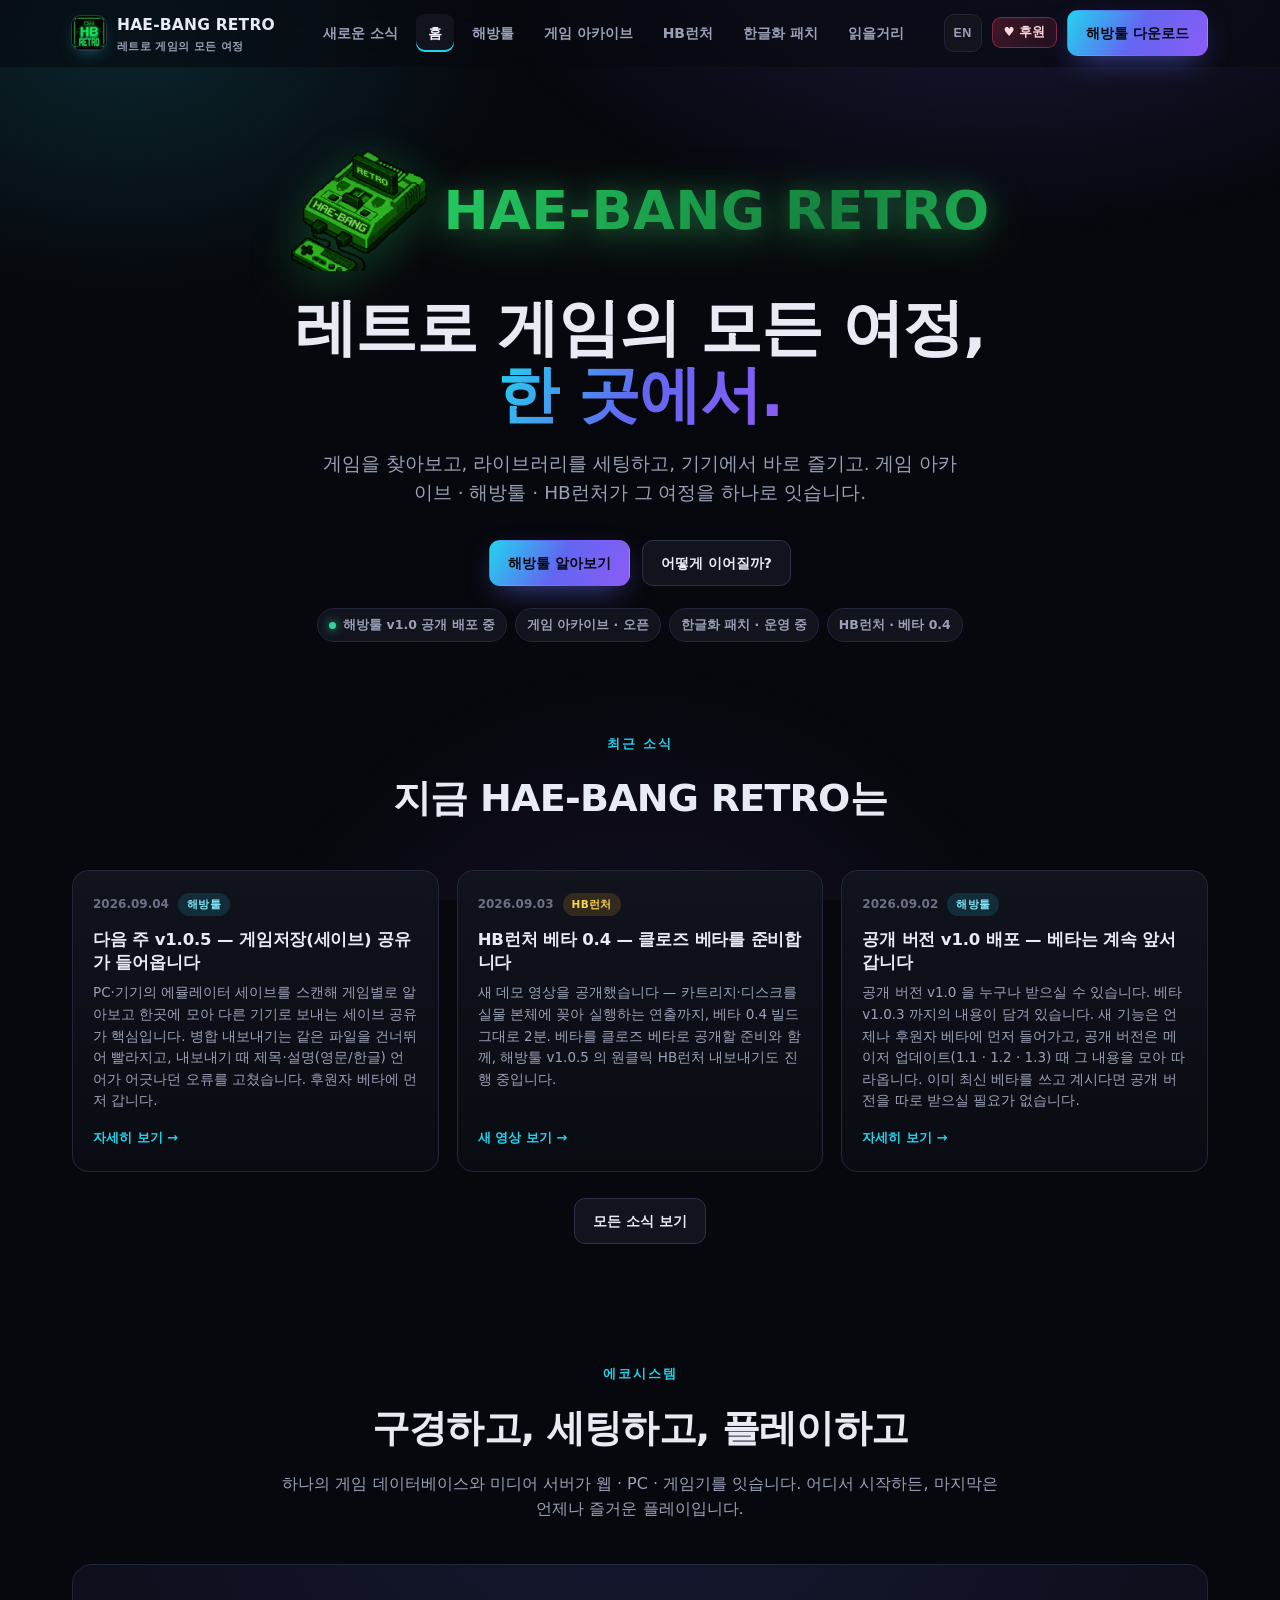
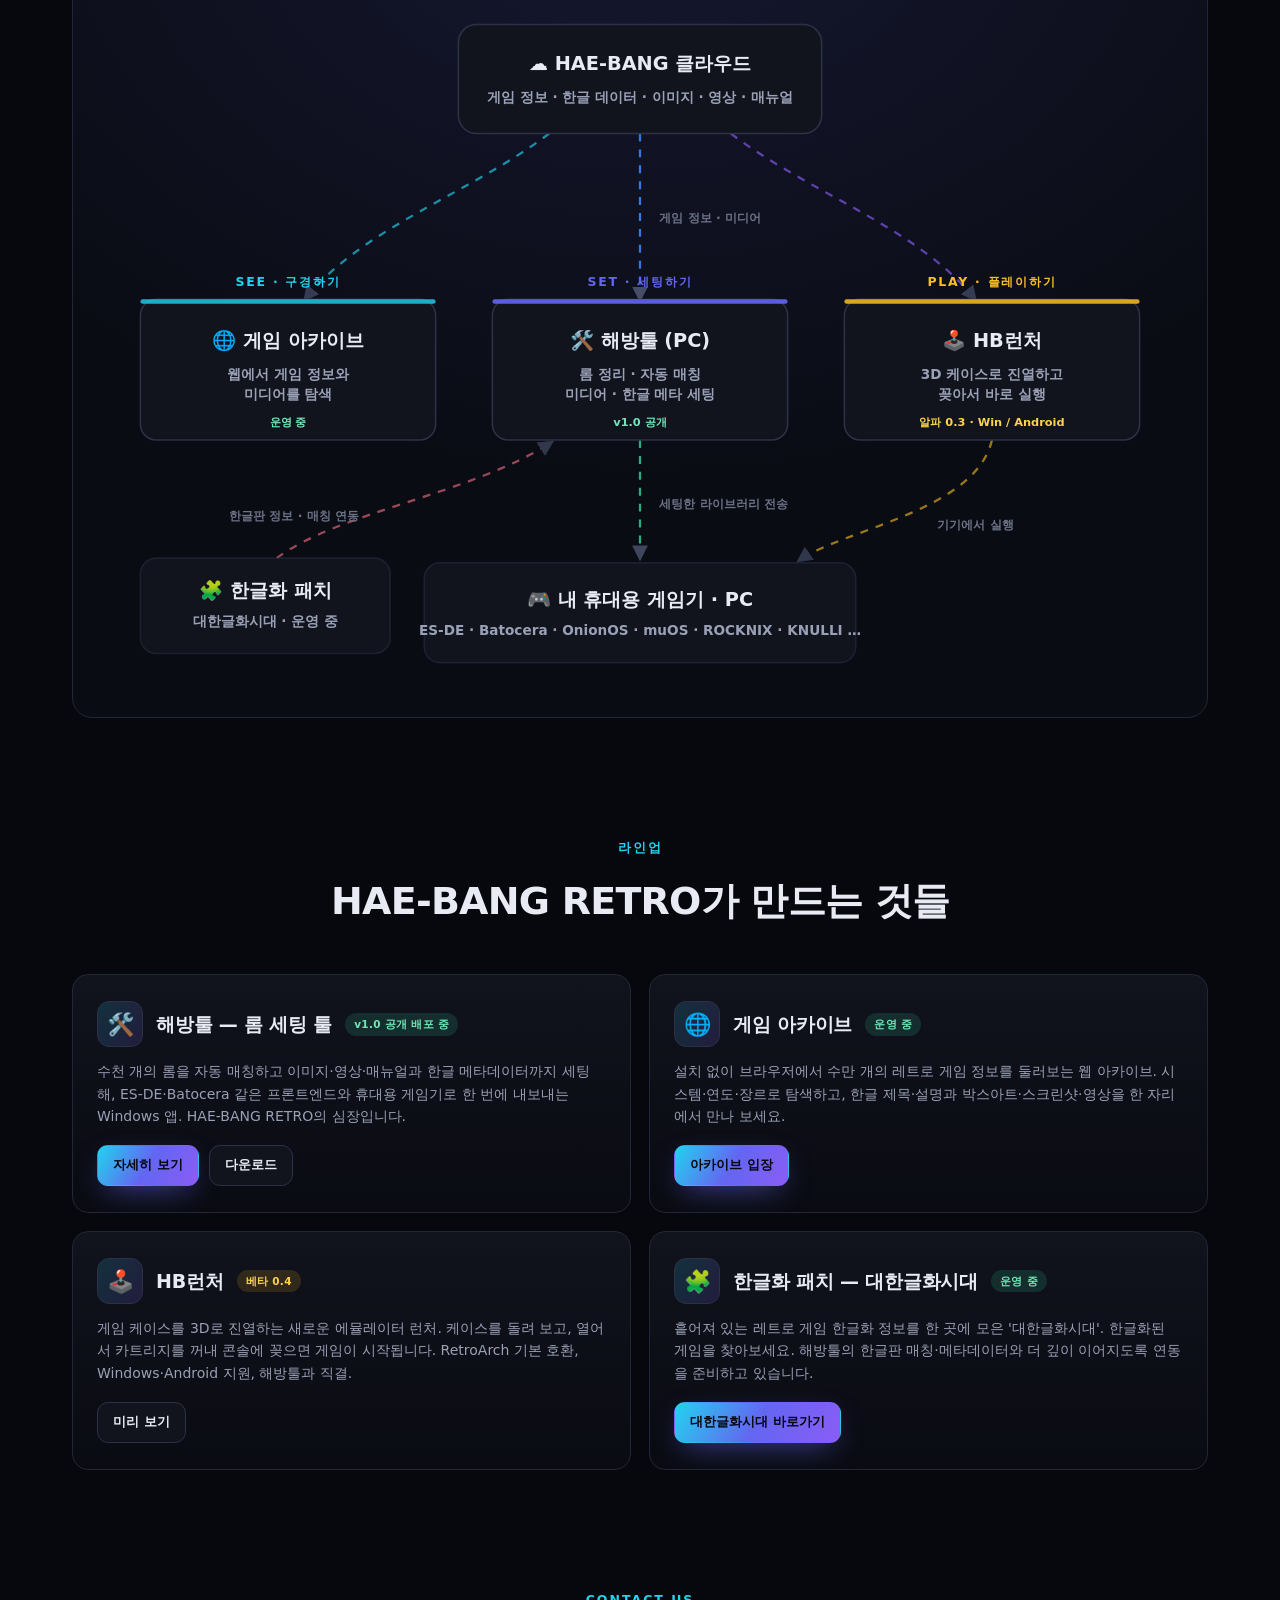
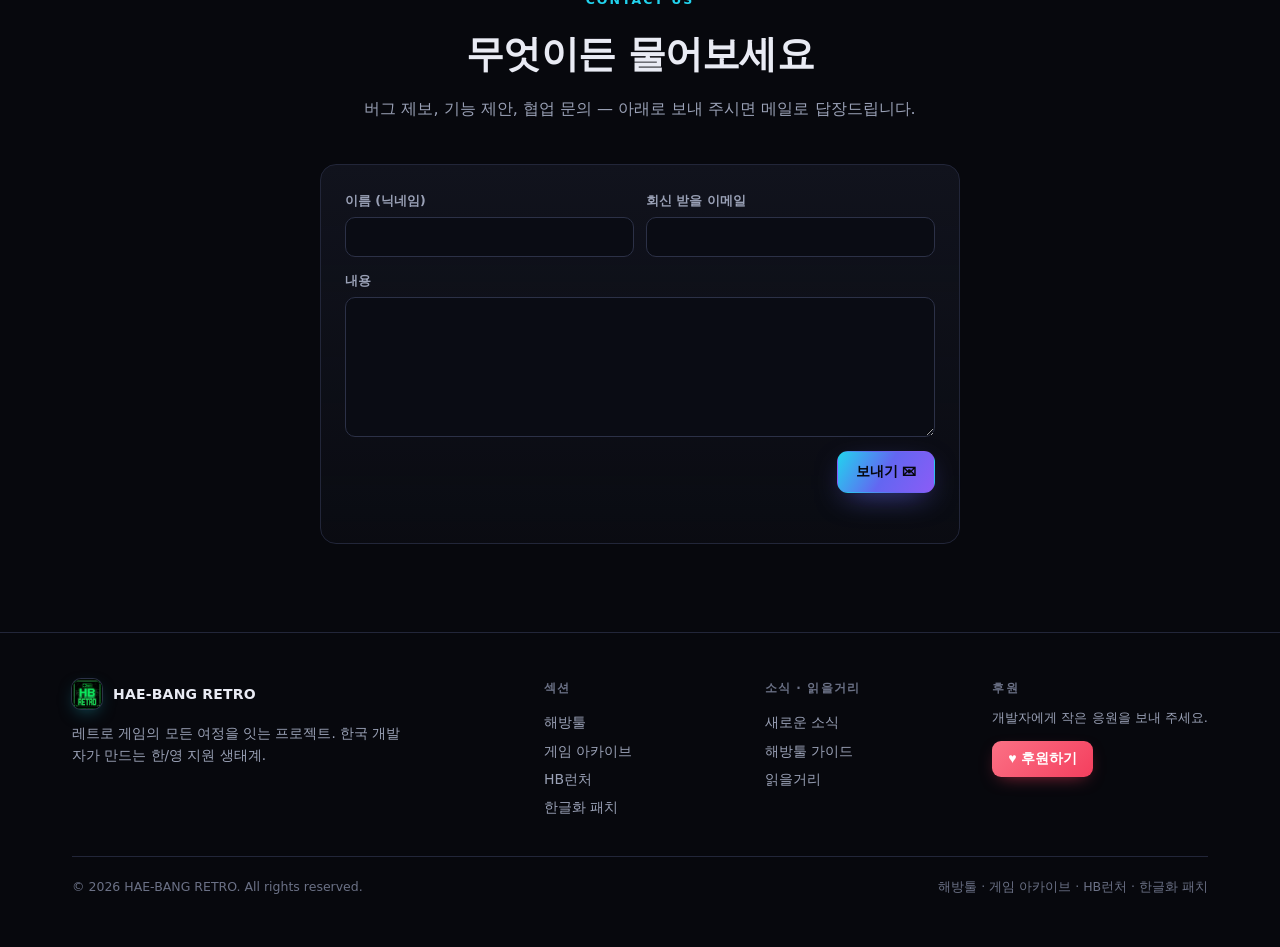
==== commit 276b7711: "해방툴 페이지 개편(코덱스) 반영 + 아이콘 SVG 교체 + v1.0.5 다음 주 업데이트 예고 haebang.html (코덱스 개편 위에) - 지원 대상 카드의 문자 아이콘(▣ " ====
--- a/docs/index.html
+++ b/docs/index.html
@@ -312,7 +312,6 @@
     </div>
       <button class="menu-btn" id="menuBtn" aria-label="메뉴" aria-expanded="false">☰</button>
     </div>
-  </div>
   <div class="mnav" id="mnav"><div class="in"></div></div>
 </header>
 
@@ -353,6 +352,12 @@
         <h2 data-ko="지금 HAE-BANG RETRO는" data-en="What's happening">지금 HAE-BANG RETRO는</h2>
       </div>
       <div class="news-grid">
+        <a class="ncard reveal" href="news.html">
+          <div class="n-top"><span class="n-date">2026.09.04</span><span class="n-tag tool" data-ko="해방툴" data-en="Rom Tool">해방툴</span></div>
+          <h3 data-ko="다음 주 v1.0.5 — 게임저장(세이브) 공유가 들어옵니다" data-en="v1.0.5 next week — game save sharing arrives">다음 주 v1.0.5 — 게임저장(세이브) 공유가 들어옵니다</h3>
+          <p data-ko="PC·기기의 에뮬레이터 세이브를 스캔해 게임별로 알아보고 한곳에 모아 다른 기기로 보내는 세이브 공유가 핵심입니다. 병합 내보내기는 같은 파일을 건너뛰어 빨라지고, 내보내기 때 제목·설명(영문/한글) 언어가 어긋나던 오류를 고쳤습니다. 후원자 베타에 먼저 갑니다." data-en="The headline is game save sharing — scan emulator saves on your PC and devices, identify each game, keep them in one place and send them to another device. Merge exports skip identical files, and the title/description language mix-up on export is fixed. Sponsor beta first.">PC·기기의 에뮬레이터 세이브를 스캔해 게임별로 알아보고 한곳에 모아 다른 기기로 보내는 세이브 공유가 핵심입니다. 병합 내보내기는 같은 파일을 건너뛰어 빨라지고, 내보내기 때 제목·설명(영문/한글) 언어가 어긋나던 오류를 고쳤습니다. 후원자 베타에 먼저 갑니다.</p>
+          <span class="n-more" data-ko="자세히 보기 →" data-en="Read more →">자세히 보기 →</span>
+        </a>
         <a class="ncard reveal" href="launcher.html">
           <div class="n-top"><span class="n-date">2026.09.03</span><span class="n-tag launcher" data-ko="HB런처" data-en="HB Launcher">HB런처</span></div>
           <h3 data-ko="HB런처 베타 0.4 — 클로즈 베타를 준비합니다" data-en="HB Launcher beta 0.4 — closed beta on the way">HB런처 베타 0.4 — 클로즈 베타를 준비합니다</h3>
@@ -364,12 +369,6 @@
           <h3 data-ko="공개 버전 v1.0 배포 — 베타는 계속 앞서 갑니다" data-en="Public v1.0 is out — and the beta keeps running ahead">공개 버전 v1.0 배포 — 베타는 계속 앞서 갑니다</h3>
           <p data-ko="공개 버전 v1.0 을 누구나 받으실 수 있습니다. 베타 v1.0.3 까지의 내용이 담겨 있습니다. 새 기능은 언제나 후원자 베타에 먼저 들어가고, 공개 버전은 메이저 업데이트(1.1 · 1.2 · 1.3) 때 그 내용을 모아 따라옵니다. 이미 최신 베타를 쓰고 계시다면 공개 버전을 따로 받으실 필요가 없습니다." data-en="Public v1.0 is a direct download for everyone, carrying everything up to beta v1.0.3. New features always land in the sponsor beta first; public builds catch up at major versions (1.1, 1.2, 1.3). If you are already on the latest beta there is no reason to grab the public build.">공개 버전 v1.0 을 누구나 받으실 수 있습니다. 베타 v1.0.3 까지의 내용이 담겨 있습니다. 새 기능은 언제나 후원자 베타에 먼저 들어가고, 공개 버전은 메이저 업데이트(1.1 · 1.2 · 1.3) 때 그 내용을 모아 따라옵니다. 이미 최신 베타를 쓰고 계시다면 공개 버전을 따로 받으실 필요가 없습니다.</p>
           <span class="n-more" data-ko="자세히 보기 →" data-en="Read more →">자세히 보기 →</span>
-        </a>
-        <a class="ncard reveal" href="https://evegoodretro.com/games/">
-          <div class="n-top"><span class="n-date">2026</span><span class="n-tag site" data-ko="게임 아카이브" data-en="Game Archive">게임 아카이브</span></div>
-          <h3 data-ko="게임 아카이브 오픈 — 브라우저에서 바로 만나 보세요" data-en="Game Archive is open — browse it right now">게임 아카이브 오픈 — 브라우저에서 바로 만나 보세요</h3>
-          <p data-ko="수만 개의 레트로 게임 정보와 미디어를 설치 없이 웹에서 탐색할 수 있습니다. 한글 제목·설명과 박스아트·스크린샷·영상까지." data-en="Tens of thousands of retro games — Korean titles, descriptions, box art, screenshots and video — browsable on the web, no install.">수만 개의 레트로 게임 정보와 미디어를 설치 없이 웹에서 탐색할 수 있습니다. 한글 제목·설명과 박스아트·스크린샷·영상까지.</p>
-          <span class="n-more" data-ko="입장하기 →" data-en="Enter →">입장하기 →</span>
         </a>
       </div>
       <div class="news-foot reveal">
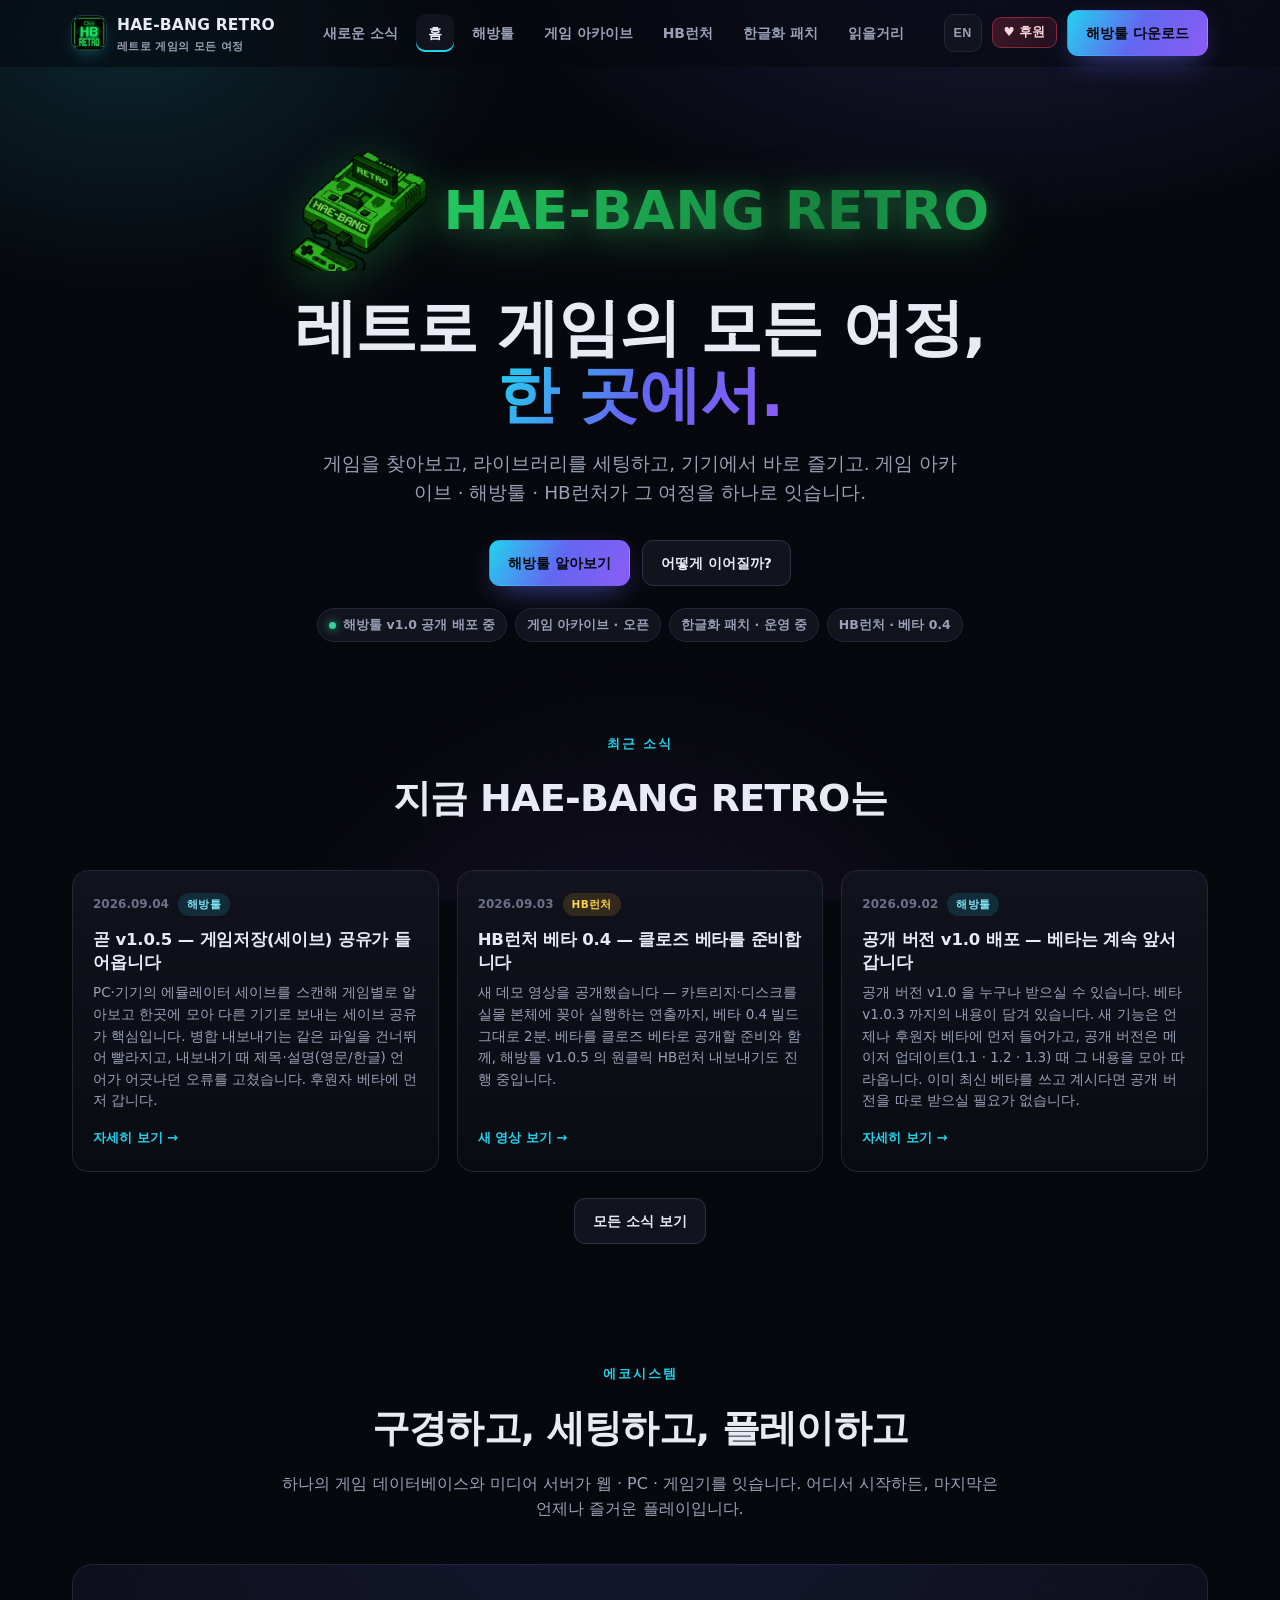
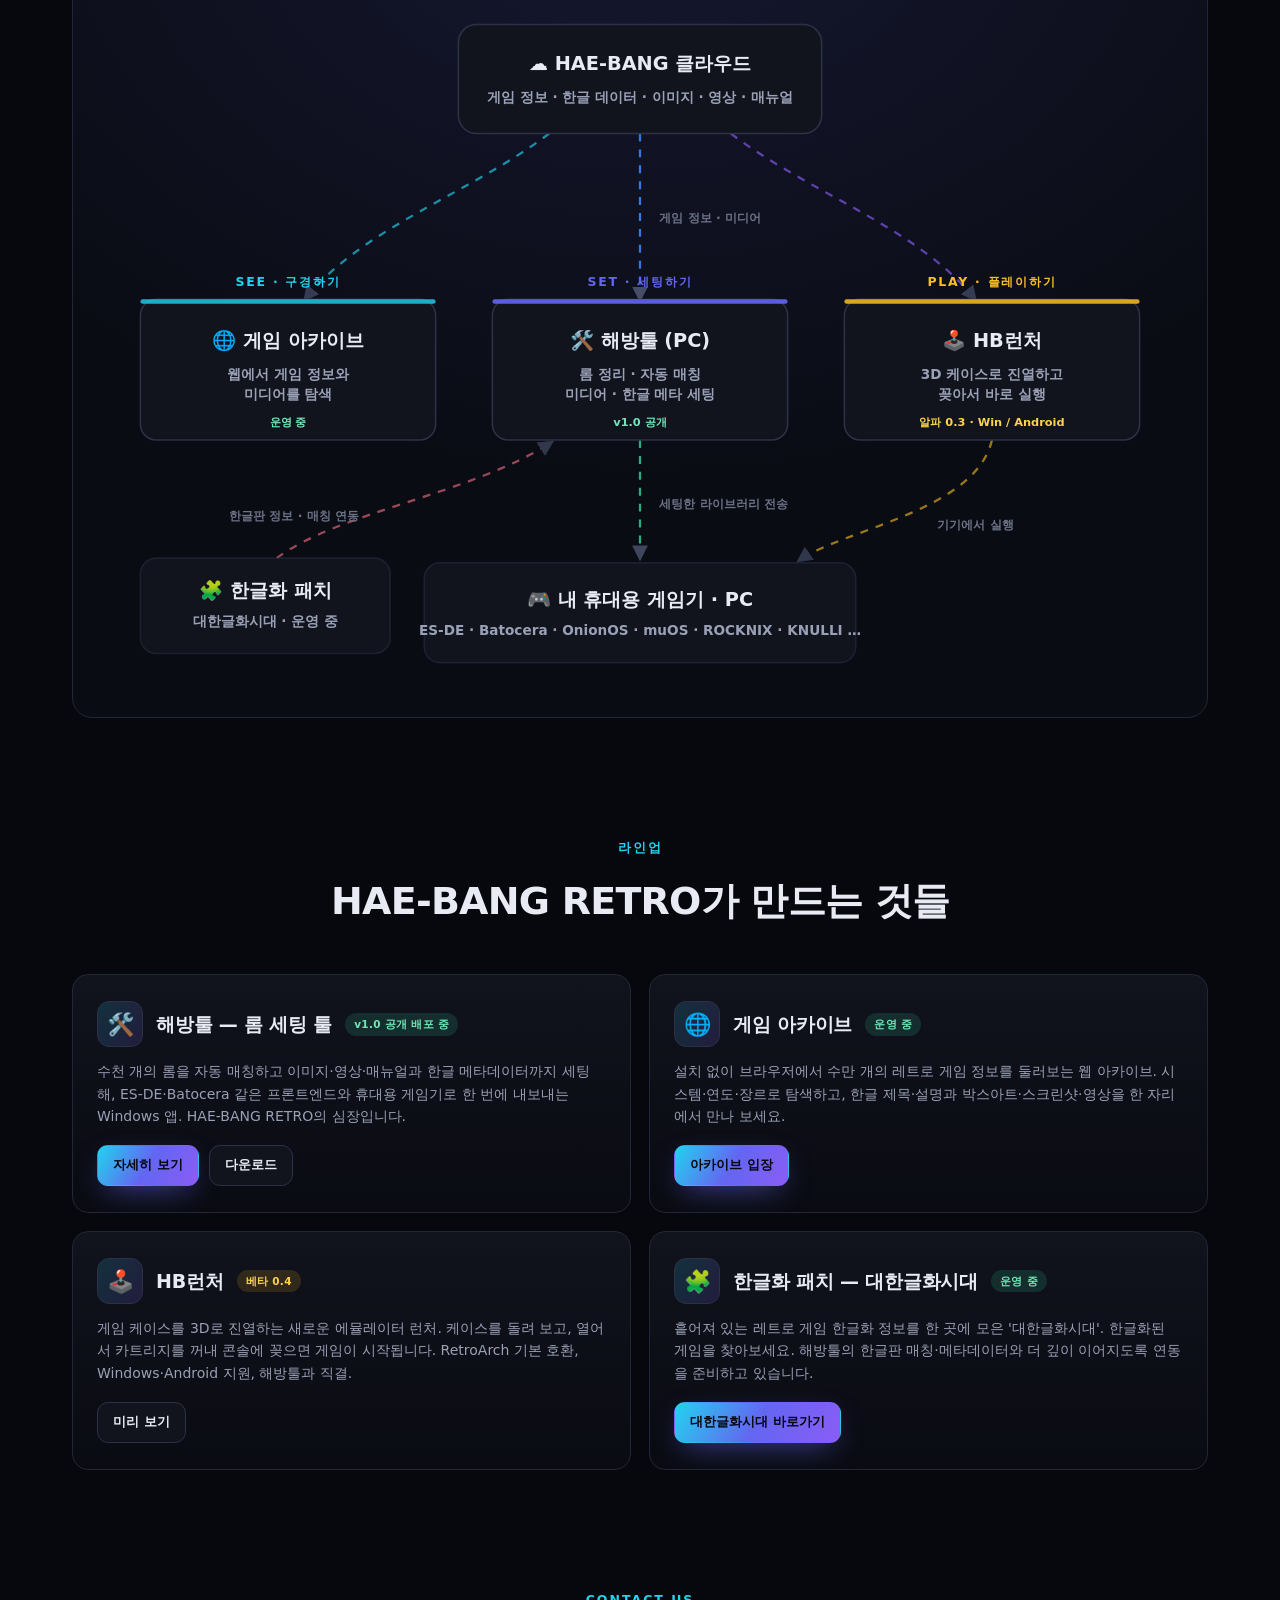
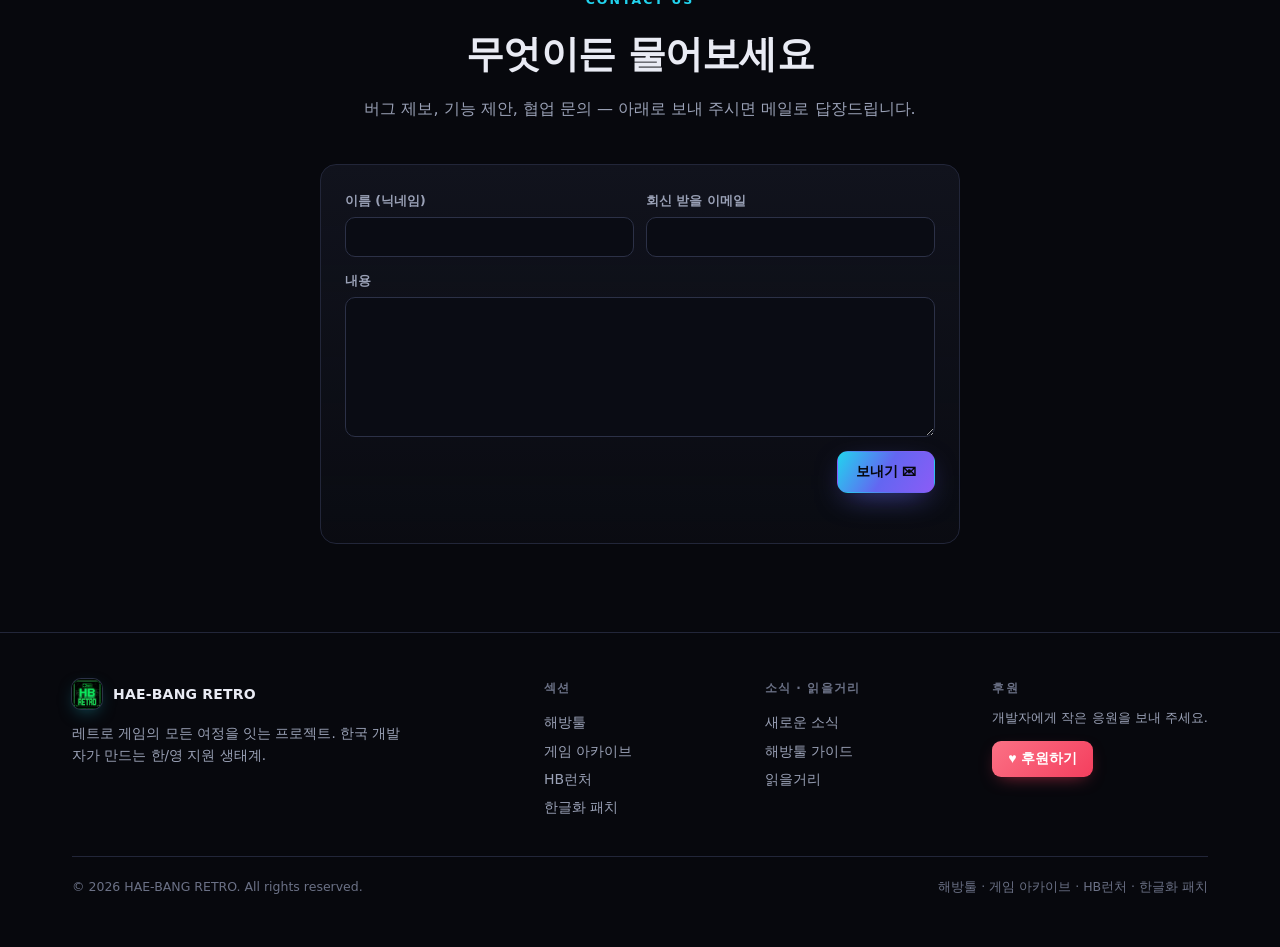
==== commit 75de37d8: "v1.0.5 예고 시점 표현 — '다음 주' 를 '곧 · 조만간' 으로 (영문 soon) Co-Authored-By: Claude Fable 5.1 <noreply@anthropi" ====
--- a/docs/index.html
+++ b/docs/index.html
@@ -354,7 +354,7 @@
       <div class="news-grid">
         <a class="ncard reveal" href="news.html">
           <div class="n-top"><span class="n-date">2026.09.04</span><span class="n-tag tool" data-ko="해방툴" data-en="Rom Tool">해방툴</span></div>
-          <h3 data-ko="다음 주 v1.0.5 — 게임저장(세이브) 공유가 들어옵니다" data-en="v1.0.5 next week — game save sharing arrives">다음 주 v1.0.5 — 게임저장(세이브) 공유가 들어옵니다</h3>
+          <h3 data-ko="곧 v1.0.5 — 게임저장(세이브) 공유가 들어옵니다" data-en="v1.0.5 soon — game save sharing arrives">곧 v1.0.5 — 게임저장(세이브) 공유가 들어옵니다</h3>
           <p data-ko="PC·기기의 에뮬레이터 세이브를 스캔해 게임별로 알아보고 한곳에 모아 다른 기기로 보내는 세이브 공유가 핵심입니다. 병합 내보내기는 같은 파일을 건너뛰어 빨라지고, 내보내기 때 제목·설명(영문/한글) 언어가 어긋나던 오류를 고쳤습니다. 후원자 베타에 먼저 갑니다." data-en="The headline is game save sharing — scan emulator saves on your PC and devices, identify each game, keep them in one place and send them to another device. Merge exports skip identical files, and the title/description language mix-up on export is fixed. Sponsor beta first.">PC·기기의 에뮬레이터 세이브를 스캔해 게임별로 알아보고 한곳에 모아 다른 기기로 보내는 세이브 공유가 핵심입니다. 병합 내보내기는 같은 파일을 건너뛰어 빨라지고, 내보내기 때 제목·설명(영문/한글) 언어가 어긋나던 오류를 고쳤습니다. 후원자 베타에 먼저 갑니다.</p>
           <span class="n-more" data-ko="자세히 보기 →" data-en="Read more →">자세히 보기 →</span>
         </a>
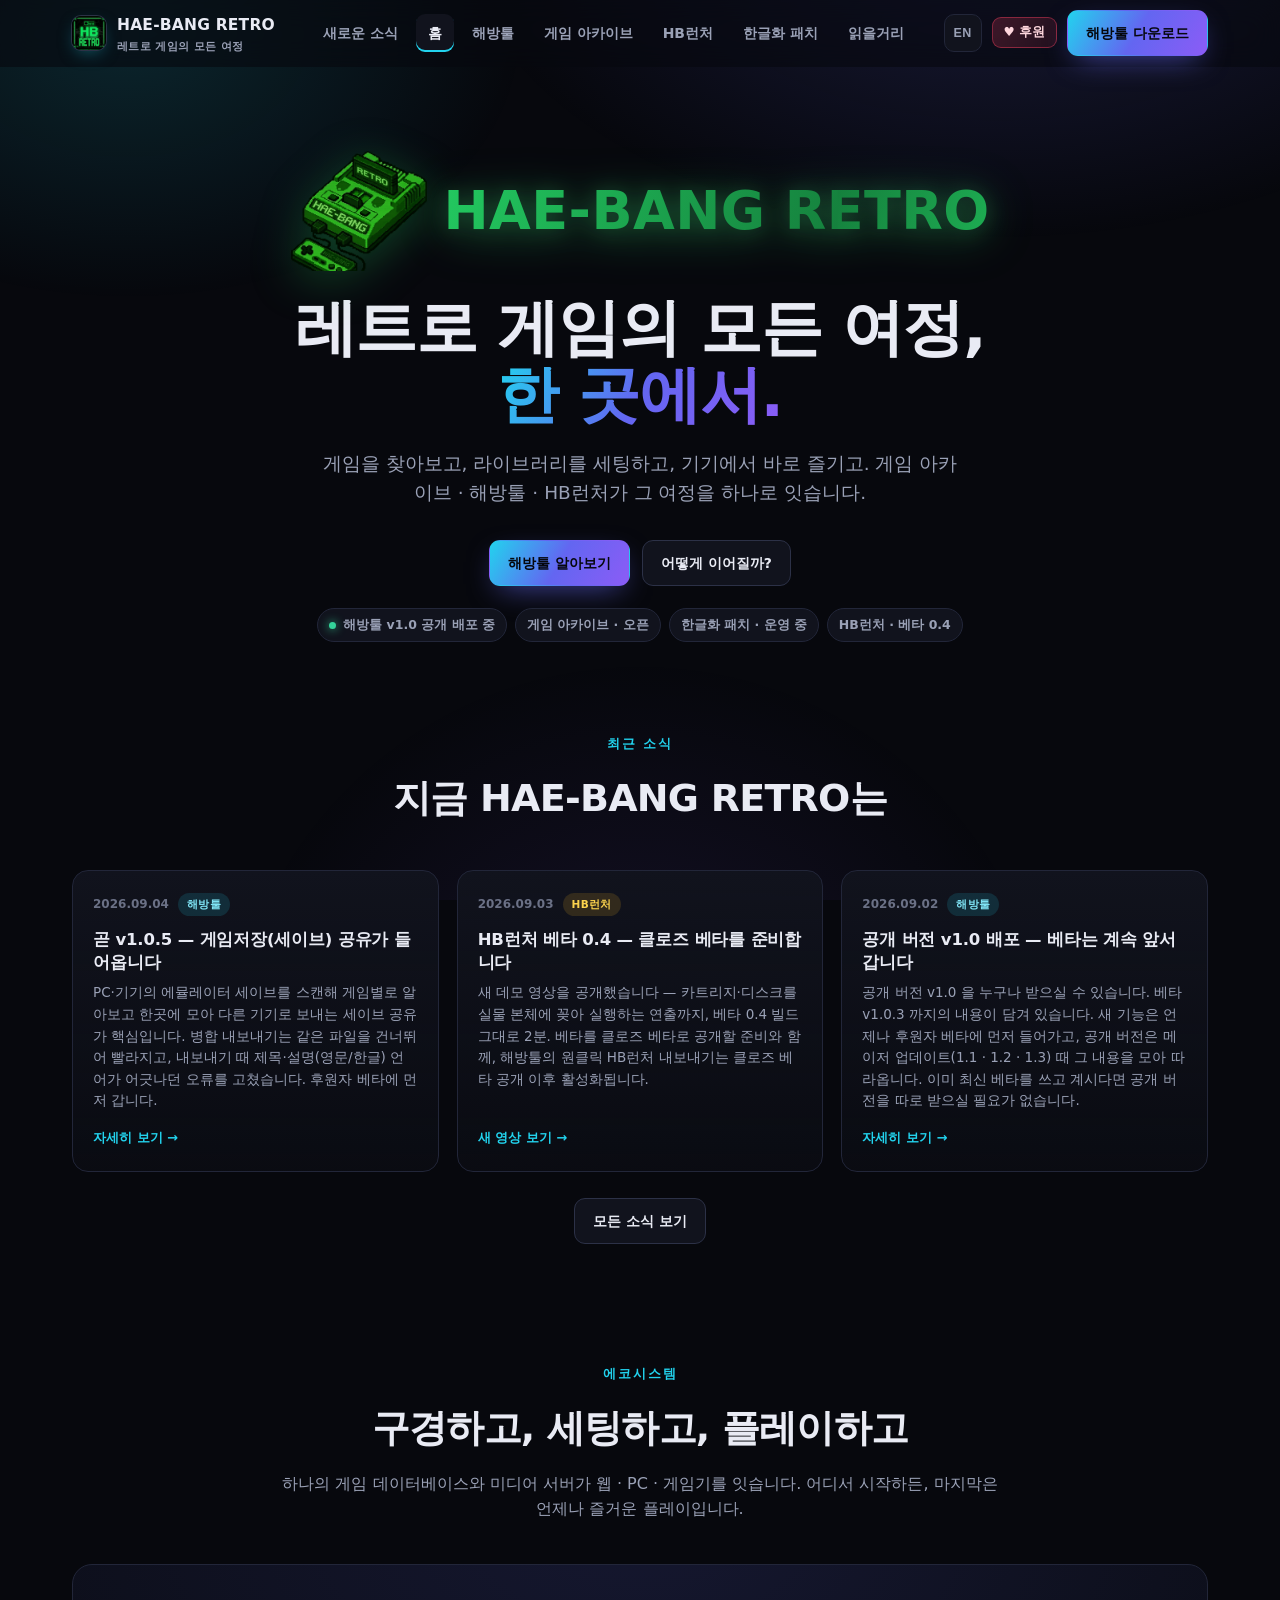
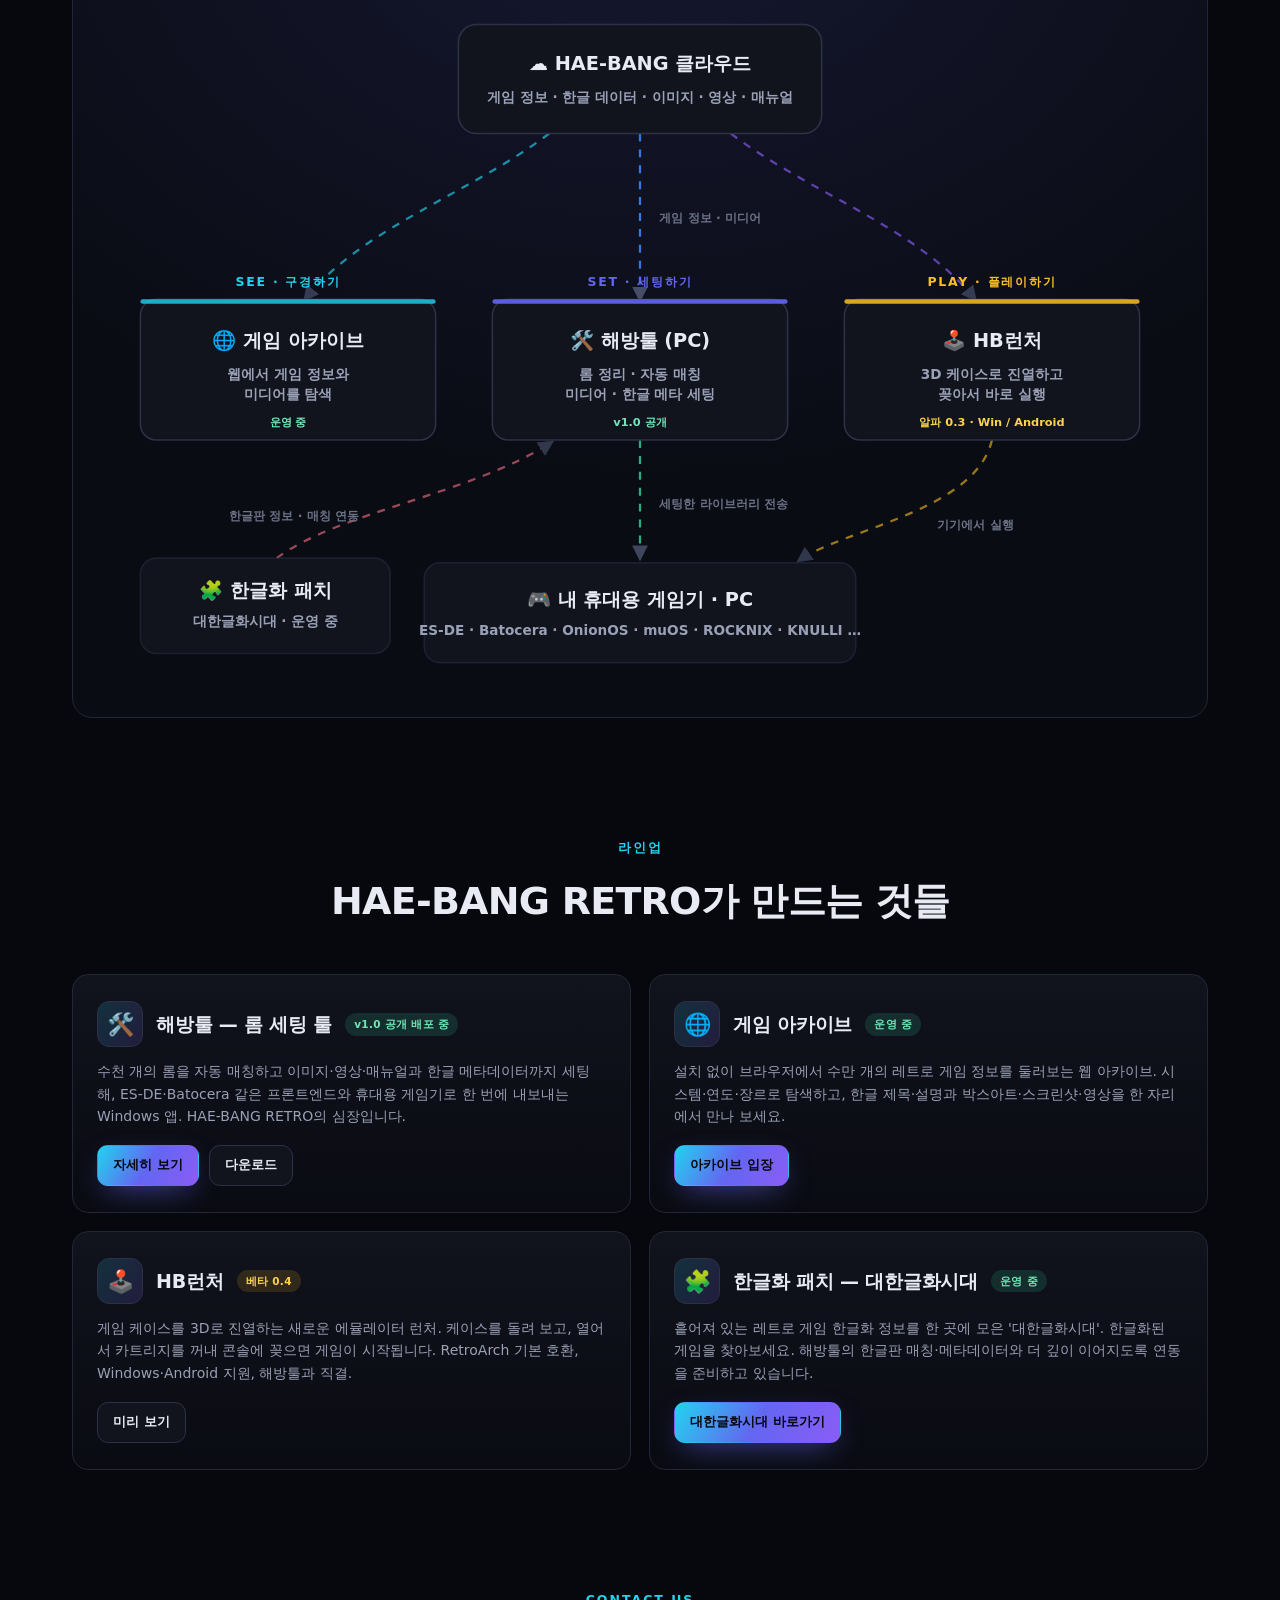
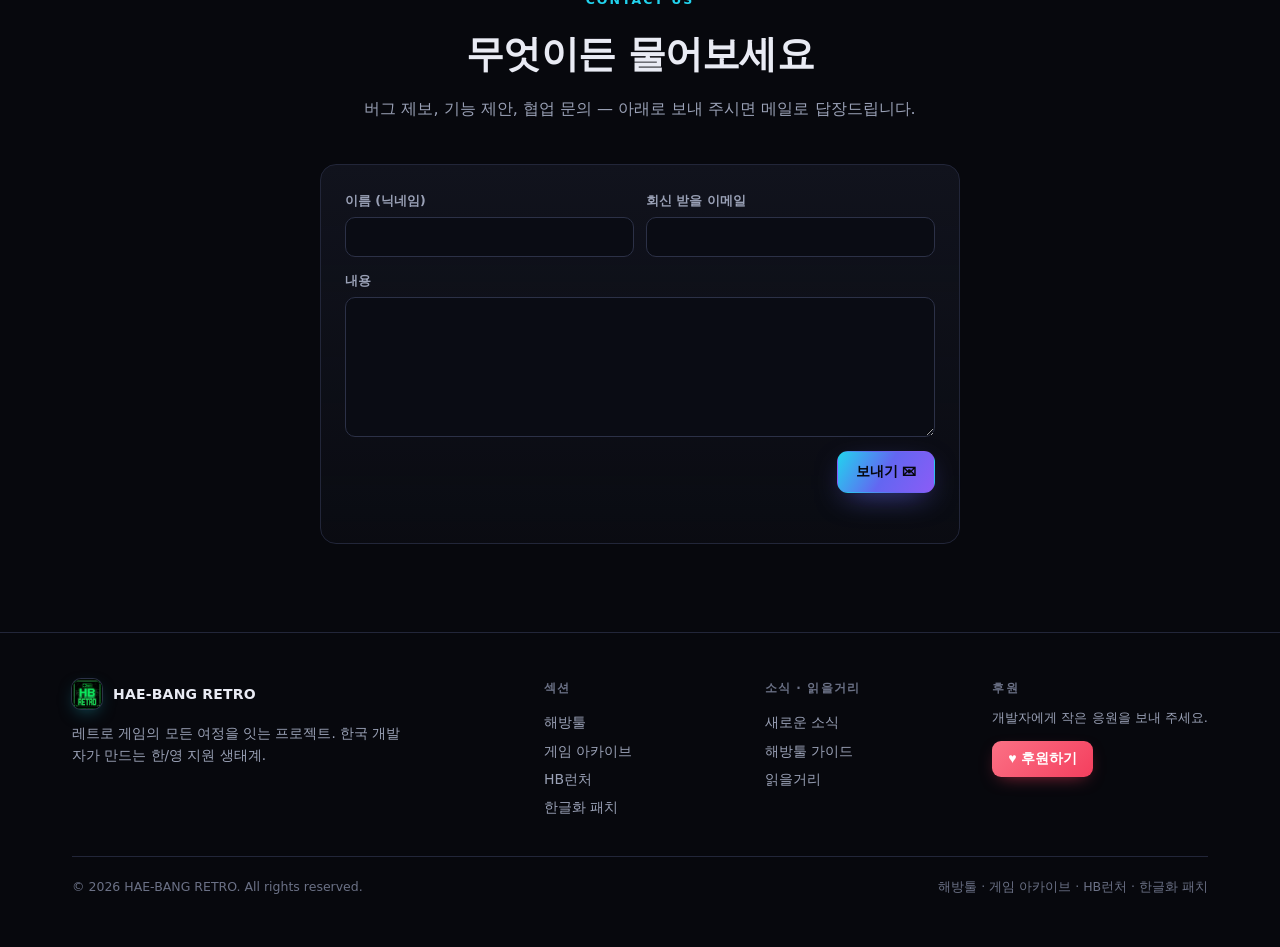
==== commit 943418b2: "HB런처 내보내기 — v1.0.5 에 담기되 HB런처 클로즈 베타 공개 이후 활성화로 문구 통일 Co-Authored-By: Claude Fable 5.1 <noreply@anth" ====
--- a/docs/index.html
+++ b/docs/index.html
@@ -361,7 +361,7 @@
         <a class="ncard reveal" href="launcher.html">
           <div class="n-top"><span class="n-date">2026.09.03</span><span class="n-tag launcher" data-ko="HB런처" data-en="HB Launcher">HB런처</span></div>
           <h3 data-ko="HB런처 베타 0.4 — 클로즈 베타를 준비합니다" data-en="HB Launcher beta 0.4 — closed beta on the way">HB런처 베타 0.4 — 클로즈 베타를 준비합니다</h3>
-          <p data-ko="새 데모 영상을 공개했습니다 — 카트리지·디스크를 실물 본체에 꽂아 실행하는 연출까지, 베타 0.4 빌드 그대로 2분. 베타를 클로즈 베타로 공개할 준비와 함께, 해방툴 v1.0.5 의 원클릭 HB런처 내보내기도 진행 중입니다." data-en="A new demo video is up — two minutes straight from the beta 0.4 build, right down to slotting the cartridge or disc into the real console. A closed beta is in preparation, alongside one-click HB Launcher export coming in Rom Tool v1.0.5.">새 데모 영상을 공개했습니다 — 카트리지·디스크를 실물 본체에 꽂아 실행하는 연출까지, 베타 0.4 빌드 그대로 2분. 베타를 클로즈 베타로 공개할 준비와 함께, 해방툴 v1.0.5 의 원클릭 HB런처 내보내기도 진행 중입니다.</p>
+          <p data-ko="새 데모 영상을 공개했습니다 — 카트리지·디스크를 실물 본체에 꽂아 실행하는 연출까지, 베타 0.4 빌드 그대로 2분. 베타를 클로즈 베타로 공개할 준비와 함께, 해방툴의 원클릭 HB런처 내보내기는 클로즈 베타 공개 이후 활성화됩니다." data-en="A new demo video is up — two minutes straight from the beta 0.4 build, right down to slotting the cartridge or disc into the real console. A closed beta is in preparation, and the Rom Tool's one-click HB Launcher export will be switched on once the closed beta opens.">새 데모 영상을 공개했습니다 — 카트리지·디스크를 실물 본체에 꽂아 실행하는 연출까지, 베타 0.4 빌드 그대로 2분. 베타를 클로즈 베타로 공개할 준비와 함께, 해방툴의 원클릭 HB런처 내보내기는 클로즈 베타 공개 이후 활성화됩니다.</p>
           <span class="n-more" data-ko="새 영상 보기 →" data-en="Watch the new video →">새 영상 보기 →</span>
         </a>
         <a class="ncard reveal" href="news.html">
